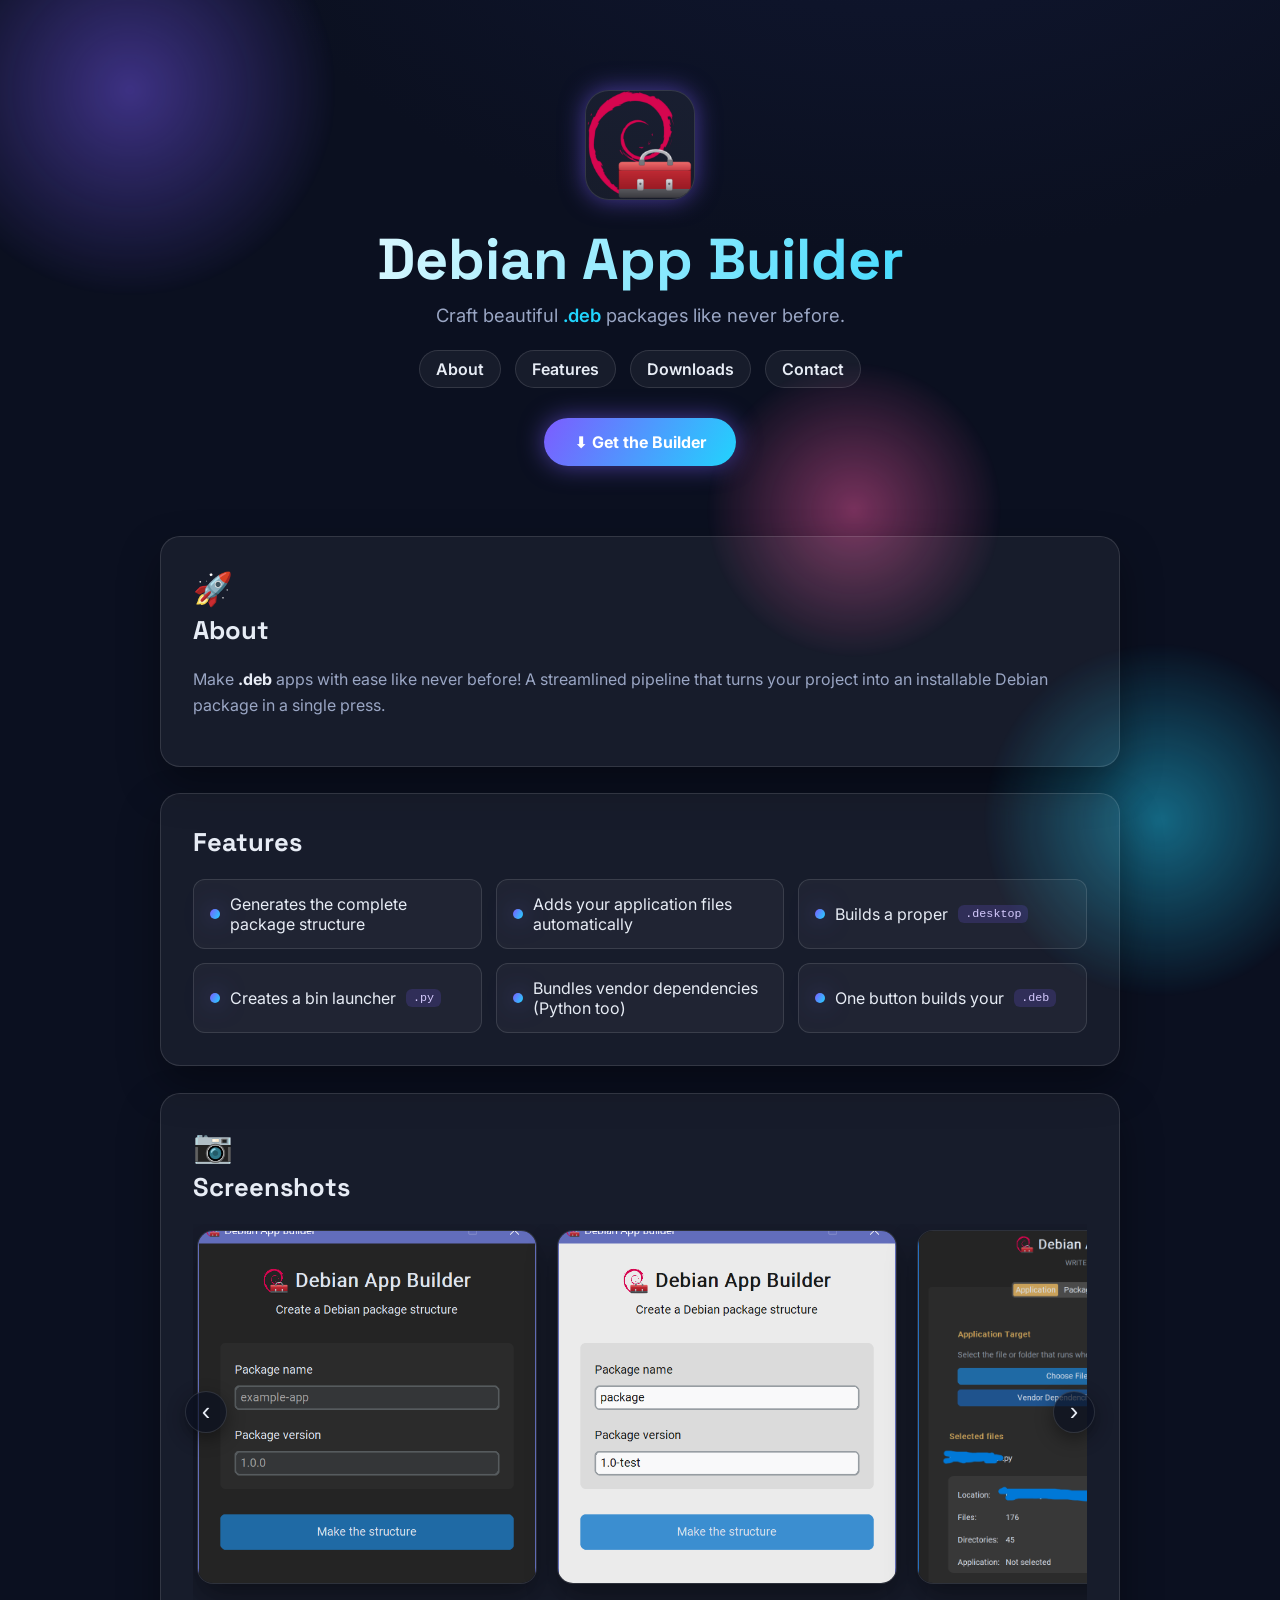
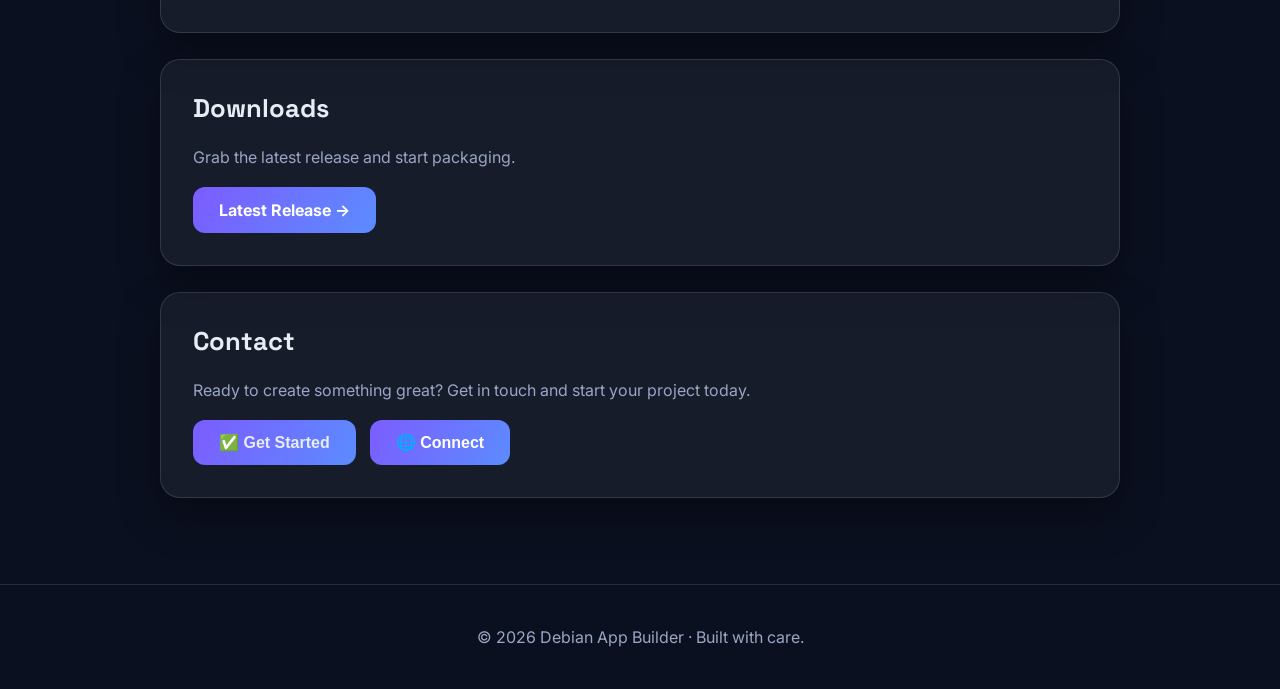
==== index.html @ 15882830 "update download link and add download confirmation page" ====
<!DOCTYPE html>
<html lang="en">
<head>
<meta charset="utf-8"/>
<meta content="width=device-width, initial-scale=1.0" name="viewport"/>
<title>Debian App Builder</title>
<link href="https://fonts.googleapis.com" rel="preconnect"/>
<link crossorigin="" href="https://fonts.gstatic.com" rel="preconnect"/>
<link href="https://fonts.googleapis.com/css2?family=Space+Grotesk:wght@400;600;700&amp;family=Inter:wght@400;500;600&amp;display=swap" rel="stylesheet"/>
<link href="styles.css" rel="stylesheet"/>
</head>
<body>
<div aria-hidden="true" class="bg-orbs">
<span class="orb orb-1"></span>
<span class="orb orb-2"></span>
<span class="orb orb-3"></span>
</div>
<header class="hero">
<div class="hero-inner">
<img alt="DebAppBuilderLogo" class="logo" src="DebAppBuilderLogo.png"/>
<h1>Debian App Builder</h1>
<p class="tagline">Craft beautiful <span class="accent">.deb</span> packages like never before.</p>
<nav>
<a href="#about">About</a>
<a href="#features">Features</a>
<a href="#downloads">Downloads</a>
<a href="#contact">Contact</a>
</nav>
<a class="cta" href="#downloads">⬇ Get the Builder</a>
</div>
</header>
<main>
<section class="card reveal" id="about">
<div class="card-icon">🚀</div>
<h2>About</h2>
<p>Make <strong>.deb</strong> apps with ease like never before! A streamlined pipeline that turns your project into an installable Debian package in a single press.</p>
</section>
<section class="card reveal" id="features">
<h2>Features</h2>
<ul class="feature-grid">
<li><span class="dot"></span>Generates the complete package structure</li>
<li><span class="dot"></span>Adds your application files automatically</li>
<li><span class="dot"></span>Builds a proper <code>.desktop</code></li>
<li><span class="dot"></span>Creates a bin launcher<code>.py</code></li>
<li><span class="dot"></span>Bundles vendor dependencies (Python too)</li>
<li><span class="dot"></span>One button builds your <code>.deb</code></li>
</ul>
</section>
<section class="card reveal" id="screenshots">
<div class="card-icon">📷 </div>
<h2>Screenshots</h2>
<div class="gallery">
<button aria-label="Previous screenshot" class="gallery-btn prev">‹</button>
<div aria-label="Screenshot gallery" class="screenshots" role="region">
<!-- Template: copy a <figure class="shot"> block to add more screenshots -->
<figure class="shot">
<img alt="Debian-App-Builder-screenshot1" src="./images/DebAppBuilder-screenshot1.png"/>
</figure>
<figure class="shot">
<img alt="Debian-App-Builder-screenshot2" src="./images/DebAppBuilder-screenshot2.png"/>
</figure>
<figure class="shot">
<img alt="Debian-App-Builder-screenshot3" height="360" src="./images/DebAppBuilder-screenshot3.png"/>
</figure>
<figure class="shot">
<img alt="Debian-App-Builder-screenshot4" src="./images/DebAppBuilder-screenshot4.png"/>
</figure>
<figure class="shot">
<img alt="Debian-App-Builder-screenshot5" src="./images/DebAppBuilder-screenshot5.png"/>
</figure>
</div>
<button aria-label="Next screenshot" class="gallery-btn next">›</button>
</div>
</section>
<section class="card reveal" id="downloads">
<h2>Downloads</h2>
<p>Grab the latest release and start packaging.</p>
<a class="btn primary" href="./download.html">Latest Release →</a>
</section>
<section class="card reveal" id="contact">
<h2>Contact</h2>
<p>Ready to create something great? Get in touch and start your project today.</p>
<div class="actions">
<button class="btn primary glow" id="get-started"><a href="https://forms.gle/stxDfYXyTWA26EL48" target="_blank">✅ Get Started</a></button>
<button class="btn glow" id="open-social" type="button">🌐 Connect</button>
</div>
</section>
</main>
<footer>
<p>© 2026 Debian App Builder · Built with care.</p>
</footer>
<div aria-hidden="true" aria-label="Image preview" class="lightbox" id="lightbox" role="dialog">
<img alt="" src=""/>
</div>
<div aria-hidden="true" aria-label="Social media links" class="social-popup" id="social-popup" role="dialog">
<div class="social-card">
<button aria-label="Close" class="social-close">×</button>
<h3>Connect with us</h3>
<div class="social-grid">
<a aria-label="GitHub" class="social-link" href="https://github.com/tuffgit21" rel="noopener" style="--c:#ffffff" target="_blank">
<svg aria-hidden="true" viewbox="0 0 24 24"><path d="M12 .297c-6.63 0-12 5.373-12 12 0 5.303 3.438 9.8 8.205 11.385.6.113.82-.258.82-.577 0-.285-.01-1.04-.015-2.04-3.338.724-4.042-1.61-4.042-1.61C4.422 18.07 3.633 17.7 3.633 17.7c-1.087-.744.084-.729.084-.729 1.205.084 1.838 1.236 1.838 1.236 1.07 1.835 2.809 1.305 3.495.998.108-.776.417-1.305.76-1.605-2.665-.3-5.466-1.332-5.466-5.93 0-1.31.465-2.38 1.235-3.22-.135-.303-.54-1.523.105-3.176 0 0 1.005-.322 3.3 1.23.96-.267 1.98-.399 3-.405 1.02.006 2.04.138 3 .405 2.28-1.552 3.285-1.23 3.285-1.23.645 1.653.24 2.873.12 3.176.765.84 1.23 1.91 1.23 3.22 0 4.61-2.805 5.625-5.475 5.92.42.36.81 1.096.81 2.22 0 1.606-.015 2.896-.015 3.286 0 .315.21.69.825.57C20.565 22.092 24 17.592 24 12.297c0-6.627-5.373-12-12-12" fill="currentColor"></path></svg>
</a>
<a aria-label="TikTok" class="social-link" href="https://www.tiktok.com/@i.love_coding" rel="noopener" style="--c:#ff0050" target="_blank">
<svg aria-hidden="true" viewbox="0 0 24 24"><path d="M12.525.02c1.31-.02 2.61-.01 3.91-.02.08 1.53.63 3.09 1.75 4.17 1.12 1.11 2.7 1.62 4.24 1.79v4.03c-1.44-.05-2.89-.35-4.2-.97-.57-.26-1.1-.59-1.62-.93-.01 2.92.01 5.84-.02 8.75-.08 1.4-.54 2.79-1.35 3.94-1.31 1.92-3.58 3.17-5.91 3.21-1.43.08-2.86-.31-4.08-1.03-2.02-1.19-3.44-3.37-3.65-5.71-.02-.5-.03-1-.01-1.49.18-1.9 1.12-3.72 2.58-4.96 1.66-1.44 3.98-2.13 6.15-1.72.02 1.48-.04 2.96-.04 4.44-.99-.32-2.15-.23-3.02.37-.63.41-1.11 1.04-1.36 1.75-.21.51-.15 1.07-.14 1.61.24 1.64 1.82 3.02 3.5 2.87 1.12-.01 2.19-.66 2.77-1.61.19-.33.4-.67.41-1.06.1-1.79.06-3.57.07-5.36.01-4.03-.01-8.05.02-12.07z" fill="currentColor"></path></svg>
</a>
<a aria-label="Instagram" class="social-link" href="https://www.instagram.com/prvtt_yousef_2/" rel="noopener" style="--c:#e1306c" target="_blank">
<svg aria-hidden="true" viewbox="0 0 24 24"><path d="M12 2.163c3.204 0 3.584.012 4.85.07 3.252.148 4.771 1.691 4.919 4.919.058 1.265.069 1.645.069 4.849 0 3.205-.012 3.584-.069 4.849-.149 3.225-1.664 4.771-4.919 4.919-1.266.058-1.644.07-4.85.07-3.204 0-3.584-.012-4.849-.07-3.26-.149-4.771-1.699-4.919-4.92-.058-1.265-.07-1.644-.07-4.849 0-3.204.013-3.583.07-4.849.149-3.227 1.664-4.771 4.919-4.919 1.266-.057 1.645-.069 4.849-.069zM12 0C8.741 0 8.333.014 7.053.072 2.695.272.273 2.69.073 7.052.014 8.333 0 8.741 0 12c0 3.259.014 3.668.072 4.948.2 4.358 2.618 6.78 6.98 6.98C8.333 23.986 8.741 24 12 24c3.259 0 3.668-.014 4.948-.072 4.354-.2 6.782-2.618 6.979-6.98.059-1.28.073-1.689.073-4.948 0-3.259-.014-3.667-.072-4.947-.196-4.354-2.617-6.78-6.979-6.98C15.668.014 15.259 0 12 0zm0 5.838a6.162 6.162 0 100 12.324 6.162 6.162 0 000-12.324zM12 16a4 4 0 110-8 4 4 0 010 8zm6.406-11.845a1.44 1.44 0 100 2.881 1.44 1.44 0 000-2.881z" fill="currentColor"></path></svg>
</a>
<a aria-label="Discord" class="social-link" href="https://discord.com/invite/nNTrCmrS6y" rel="noopener" style="--c:#5865f2" target="_blank">
<svg aria-hidden="true" viewbox="0 0 24 24"><path d="M20.317 4.369a19.791 19.791 0 00-4.885-1.515.074.074 0 00-.079.037c-.21.375-.444.864-.608 1.249a18.27 18.27 0 00-5.487 0 12.64 12.64 0 00-.617-1.25.077.077 0 00-.079-.036A19.736 19.736 0 003.677 4.37a.07.07 0 00-.032.027C.533 9.046-.32 13.58.099 18.057a.082.082 0 00.031.057 19.9 19.9 0 005.993 3.03.078.078 0 00.084-.028c.462-.63.874-1.295 1.226-1.994a.076.076 0 00-.041-.106 13.107 13.107 0 01-1.872-.892.077.077 0 01-.008-.128c.126-.094.252-.192.372-.291a.074.074 0 01.077-.01c3.928 1.793 8.18 1.793 12.062 0a.074.074 0 01.078.009c.12.099.246.198.373.292a.077.077 0 01-.006.127 12.3 12.3 0 01-1.873.892.077.077 0 00-.041.107c.36.698.772 1.362 1.225 1.993a.076.076 0 00.084.028 19.84 19.84 0 006.002-3.03.077.077 0 00.032-.056c.5-5.177-.838-9.674-3.549-13.66a.061.061 0 00-.031-.027zM8.02 15.331c-1.183 0-2.157-1.085-2.157-2.419 0-1.333.956-2.419 2.157-2.419 1.21 0 2.176 1.096 2.157 2.42 0 1.333-.956 2.418-2.157 2.418zm7.975 0c-1.183 0-2.157-1.085-2.157-2.419 0-1.333.955-2.419 2.157-2.419 1.21 0 2.176 1.096 2.157 2.42 0 1.333-.946 2.418-2.157 2.418z" fill="currentColor"></path></svg>
</a>
<a aria-label="Telegram" class="social-link" href="https://t.me/tuffgit21" rel="noopener" style="--c:#26a5e4" target="_blank">
<svg aria-hidden="true" viewbox="0 0 24 24"><path d="M11.944 0A12 12 0 000 12a12 12 0 0012 12 12 12 0 0012-12A12 12 0 0012 0a12 12 0 00-.056 0zm4.962 7.224c.1-.002.321.023.465.14a.506.506 0 01.171.325c.016.093.036.306.02.472-.18 1.898-.962 6.502-1.36 8.627-.168.9-.499 1.201-.82 1.23-.696.065-1.225-.46-1.9-.902-1.056-.693-1.653-1.124-2.678-1.8-1.185-.78-.417-1.21.258-1.91.177-.184 3.247-2.977 3.307-3.23.007-.032.014-.15-.056-.212s-.174-.041-.249-.024c-.106.024-1.793 1.14-5.061 3.345-.48.334-.913.49-1.302.48-.428-.008-1.252-.241-1.865-.44-.752-.245-1.349-.374-1.297-.789.027-.216.325-.437.893-.663 3.498-1.524 5.83-2.529 6.998-3.014 3.332-1.386 4.025-1.627 4.476-1.635z" fill="currentColor"></path></svg>
</a>
</div>
</div>
</div>
<script>
        const obs = new IntersectionObserver((entries) => {
            entries.forEach(e => { if (e.isIntersecting) e.target.classList.add('in'); });
        }, { threshold: 0.15 });
        document.querySelectorAll('.reveal').forEach(el => obs.observe(el));

        // Screenshot gallery scroll controls (reusable template)
        document.querySelectorAll('.gallery').forEach(g => {
            const track = g.querySelector('.screenshots');
            const step = () => track.querySelector('.shot')?.offsetWidth + 20 || 300;
            g.querySelector('.gallery-btn.prev')?.addEventListener('click', () => track.scrollBy({ left: -step(), behavior: 'smooth' }));
            g.querySelector('.gallery-btn.next')?.addEventListener('click', () => track.scrollBy({ left: step(), behavior: 'smooth' }));
        });

        // Lightbox preview
        const lb = document.getElementById('lightbox');
        const lbImg = lb.querySelector('img');
        document.querySelectorAll('.shot img').forEach(img => {
            img.style.cursor = 'zoom-in';
            img.addEventListener('click', () => {
                lbImg.src = img.src;
                lbImg.alt = img.alt;
                lb.classList.add('open');
                lb.setAttribute('aria-hidden', 'false');
            });
        });
        const closeLb = () => { lb.classList.remove('open'); lb.setAttribute('aria-hidden', 'true'); };
        lb.addEventListener('click', closeLb);
        document.addEventListener('keydown', e => { if (e.key === 'Escape') closeLb(); });

        // Social media popup
        const sp = document.getElementById('social-popup');
        const openSp = () => { sp.classList.add('open'); sp.setAttribute('aria-hidden', 'false'); };
        const closeSp = () => { sp.classList.remove('open'); sp.setAttribute('aria-hidden', 'true'); };
        document.getElementById('open-social')?.addEventListener('click', openSp);
        sp.querySelector('.social-close')?.addEventListener('click', closeSp);
        sp.addEventListener('click', e => { if (e.target === sp) closeSp(); });
        document.addEventListener('keydown', e => { if (e.key === 'Escape') closeSp(); });

        // Screenshot gallery scroll controls (reusable template)
        document.querySelectorAll('.gallery').forEach(g => {
            const track = g.querySelector('.screenshots');
            const step = () => track.querySelector('.shot')?.offsetWidth + 20 || 300;
            g.querySelector('.gallery-btn.prev')?.addEventListener('click', () => track.scrollBy({ left: -step(), behavior: 'smooth' }));
            g.querySelector('.gallery-btn.next')?.addEventListener('click', () => track.scrollBy({ left: step(), behavior: 'smooth' }));
        });
    </script>
</body>
</html>
---- styles.css ----
:root {
    --bg: #0b1020;
    --bg-2: #111834;
    --card: rgba(255, 255, 255, 0.05);
    --border: rgba(255, 255, 255, 0.12);
    --text: #e7ecf5;
    --muted: #9aa6c4;
    --accent: #7c5cff;
    --accent-2: #21d4fd;
    --glow: 0 0 24px rgba(124, 92, 255, 0.55);
}

* { box-sizing: border-box; }

body {
    margin: 0;
    font-family: 'Inter', system-ui, sans-serif;
    background: radial-gradient(1200px 800px at 70% -10%, var(--bg-2), var(--bg) 60%);
    color: var(--text);
    min-height: 100vh;
    overflow-x: hidden;
}

.bg-orbs { position: fixed; inset: 0; z-index: 0; pointer-events: none; }
.orb {
    position: absolute;
    border-radius: 50%;
    opacity: 0.45;
    will-change: transform;
    transform: translateZ(0);
    animation: float 16s ease-in-out infinite;
}
.orb-1 { width: 420px; height: 420px; background: radial-gradient(circle at 50% 50%, var(--accent) 0%, transparent 70%); top: -120px; left: -80px; }
.orb-2 { width: 360px; height: 360px; background: radial-gradient(circle at 50% 50%, var(--accent-2) 0%, transparent 70%); bottom: -100px; right: -60px; animation-delay: -5s; }
.orb-3 { width: 300px; height: 300px; background: radial-gradient(circle at 50% 50%, #ff5ca8 0%, transparent 70%); top: 40%; left: 55%; animation-delay: -9s; }

@keyframes float {
    0%, 100% { transform: translate(0, 0) scale(1); }
    50% { transform: translate(30px, -40px) scale(1.08); }
}

.hero {
    position: relative;
    z-index: 1;
    text-align: center;
    padding: 90px 20px 70px;
}
.hero-inner { max-width: 800px; margin: 0 auto; }
.logo {
    width: 110px;
    height: 110px;
    object-fit: cover;
    border-radius: 24px;
    border: 1px solid var(--border);
    box-shadow: var(--glow);
    background: var(--card);
    image-rendering: -webkit-optimize-contrast;
    animation: pop 0.8s ease both;
}
h1 {
    font-family: 'Space Grotesk', sans-serif;
    font-size: clamp(2.2rem, 6vw, 3.6rem);
    margin: 18px 0 8px;
    background: linear-gradient(120deg, #fff, var(--accent-2));
    -webkit-background-clip: text;
    background-clip: text;
    color: transparent;
}
.tagline { color: var(--muted); font-size: 1.15rem; margin: 0 0 24px; }
.accent { color: var(--accent-2); font-weight: 600; }

nav {
    display: flex;
    flex-wrap: wrap;
    justify-content: center;
    gap: 14px;
    margin: 20px 0 30px;
}
nav a {
    color: var(--text);
    text-decoration: none;
    font-weight: 600;
    padding: 8px 16px;
    border-radius: 999px;
    border: 1px solid var(--border);
    background: var(--card);
    transition: transform 0.2s, border-color 0.2s, box-shadow 0.2s;
}
nav a:hover {
    transform: translateY(-2px);
    border-color: var(--accent);
    box-shadow: var(--glow);
}

.cta {
    display: inline-block;
    padding: 14px 30px;
    border-radius: 999px;
    font-weight: 700;
    color: #fff;
    text-decoration: none;
    background: linear-gradient(120deg, var(--accent), var(--accent-2));
    box-shadow: var(--glow);
    transition: transform 0.2s, box-shadow 0.2s;
}
.cta:hover { transform: translateY(-3px) scale(1.03); }

main {
    position: relative;
    z-index: 1;
    max-width: 1000px;
    margin: 0 auto;
    padding: 0 20px 60px;
}

.card {
    background: var(--card);
    border: 1px solid var(--border);
    border-radius: 20px;
    box-shadow: 0 18px 40px rgba(0, 0, 0, 0.35);
    padding: 32px;
    margin-bottom: 26px;
    opacity: 0;
    transform: translateY(28px);
    will-change: transform, opacity;
    transition: opacity 0.7s ease, transform 0.7s ease;
}
.card.in { opacity: 1; transform: translateY(0); }
.card h2 {
    font-family: 'Space Grotesk', sans-serif;
    margin-top: 0;
    font-size: 1.6rem;
}
.card-icon { font-size: 2rem; margin-bottom: 6px; }
.card p { color: var(--muted); line-height: 1.6; }
.card strong { color: var(--text); }

.feature-grid {
    list-style: none;
    padding: 0;
    display: grid;
    grid-template-columns: repeat(auto-fit, minmax(260px, 1fr));
    gap: 14px;
    margin: 18px 0 0;
}
.feature-grid li {
    display: flex;
    align-items: center;
    gap: 10px;
    padding: 14px 16px;
    border-radius: 12px;
    background: rgba(255, 255, 255, 0.04);
    border: 1px solid var(--border);
    transition: transform 0.2s, border-color 0.2s;
}
.feature-grid li:hover { transform: translateY(-3px); border-color: var(--accent); }
.dot {
    width: 10px; height: 10px; border-radius: 50%;
    background: linear-gradient(120deg, var(--accent), var(--accent-2));
    flex-shrink: 0;
    box-shadow: var(--glow);
}
.feature-grid code, .card code {
    background: rgba(124, 92, 255, 0.18);
    padding: 2px 7px;
    border-radius: 6px;
    font-size: 0.9em;
    color: #d7ccff;
}

.gallery {
    position: relative;
    margin-top: 18px;
}
.screenshots {
    display: flex;
    gap: 20px;
    padding: 6px 4px 16px;
    overflow-x: auto;
    scroll-snap-type: x proximity;
    -webkit-overflow-scrolling: touch;
    scrollbar-width: thin;
    scrollbar-color: var(--accent) transparent;
}
.screenshots::-webkit-scrollbar { height: 8px; }
.screenshots::-webkit-scrollbar-track { background: transparent; }
.screenshots::-webkit-scrollbar-thumb {
    background: linear-gradient(120deg, var(--accent), var(--accent-2));
    border-radius: 999px;
}
.gallery-btn {
    position: absolute;
    top: 50%;
    transform: translateY(-50%);
    z-index: 2;
    width: 42px;
    height: 42px;
    border-radius: 50%;
    border: 1px solid var(--border);
    background: rgba(11, 16, 32, 0.7);
    color: var(--text);
    font-size: 1.6rem;
    line-height: 1;
    cursor: pointer;
    box-shadow: 0 6px 18px rgba(0, 0, 0, 0.4);
    transition: transform 0.2s, border-color 0.2s, box-shadow 0.2s;
}
.gallery-btn:hover {
    border-color: var(--accent);
    box-shadow: var(--glow);
    transform: translateY(-50%) scale(1.08);
}
.gallery-btn.prev { left: -8px; }
.gallery-btn.next { right: -8px; }

.lightbox {
    position: fixed;
    inset: 0;
    z-index: 50;
    display: flex;
    align-items: center;
    justify-content: center;
    padding: 24px;
    background: rgba(6, 9, 20, 0.85);
    backdrop-filter: blur(none);
    -webkit-backdrop-filter: blur(none);
    opacity: 0;
    visibility: hidden;
    transition: opacity 0.3s ease, visibility 0.3s ease;
    cursor: zoom-out;
}
.lightbox.open { opacity: 1; visibility: visible; }
.lightbox img {
    max-width: 92vw;
    max-height: 88vh;
    width: auto;
    height: auto;
    border-radius: 16px;
    border: 1px solid var(--border);
    box-shadow: 0 30px 80px rgba(0, 0, 0, 0.6), var(--glow);
    transform: scale(0.92);
    transition: transform 0.3s ease;
}
.lightbox.open img { transform: scale(1); }

.social-popup {
    position: fixed;
    inset: 0;
    z-index: 50;
    display: flex;
    align-items: center;
    justify-content: center;
    padding: 24px;
    background: rgba(6, 9, 20, 0.85);
    backdrop-filter: blur(none);
    -webkit-backdrop-filter: blur(none);
    opacity: 0;
    visibility: hidden;
    transition: opacity 0.3s ease, visibility 0.3s ease;
}
.social-popup.open { opacity: 1; visibility: visible; }
.social-card {
    position: relative;
    background: var(--card);
    border: 1px solid var(--border);
    border-radius: 20px;
    box-shadow: 0 30px 80px rgba(0, 0, 0, 0.6), var(--glow);
    padding: 32px 28px;
    text-align: center;
    transform: scale(0.92);
    transition: transform 0.3s ease;
}
.social-popup.open .social-card { transform: scale(1); }
.social-card h3 {
    font-family: 'Space Grotesk', sans-serif;
    margin: 0 0 20px;
    font-size: 1.4rem;
}
.social-close {
    position: absolute;
    top: 12px;
    right: 14px;
    width: 34px;
    height: 34px;
    border-radius: 50%;
    border: 1px solid var(--border);
    background: transparent;
    color: var(--text);
    font-size: 1.4rem;
    line-height: 1;
    cursor: pointer;
    transition: border-color 0.2s, box-shadow 0.2s;
}
.social-close:hover { border-color: var(--accent); box-shadow: var(--glow); }
.social-grid {
    display: flex;
    flex-wrap: wrap;
    justify-content: center;
    gap: 16px;
}
.social-link {
    display: grid;
    place-items: center;
    width: 58px;
    height: 58px;
    border-radius: 16px;
    color: var(--c, #fff);
    background: rgba(255, 255, 255, 0.06);
    border: 1px solid var(--border);
    transition: transform 0.2s, border-color 0.2s, box-shadow 0.2s, background 0.2s;
}
.social-link svg { width: 26px; height: 26px; }
.social-link:hover {
    transform: translateY(-4px);
    border-color: var(--c, var(--accent));
    background: color-mix(in srgb, var(--c, #fff) 14%, transparent);
    box-shadow: 0 0 22px color-mix(in srgb, var(--c, #fff) 45%, transparent);
}
.shot {
    flex: 0 0 auto;
    width: clamp(240px, 70%, 340px);
    margin: 0;
    overflow: hidden;
    border-radius: 16px;
    border: 1px solid var(--border);
    background: rgba(0, 0, 0, 0.25);
    box-shadow: 0 14px 30px rgba(0, 0, 0, 0.4);
    scroll-snap-align: center;
    transition: transform 0.3s ease, box-shadow 0.3s ease, border-color 0.3s ease;
}
.shot img {
    display: block;
    width: 100%;
    height: auto;
    aspect-ratio: 24 / 25;
    object-fit: cover;
    transition: transform 0.4s ease, filter 0.4s ease;
}
.shot:hover {
    transform: translateY(-4px);
    border-color: var(--accent);
    box-shadow: var(--glow);
}
.shot:hover img {
    transform: scale(1.05);
    filter: saturate(1.1) brightness(1.05);
}

.btn {
    display: inline-block;
    text-decoration: none;
    font-weight: 700;
    padding: 13px 26px;
    border-radius: 12px;
    cursor: pointer;
    border: none;
    font-size: 1rem;
    color: #fff;
    background: linear-gradient(120deg, var(--accent), #5b8cff);
    transition: transform 0.2s, box-shadow 0.2s;
}
.btn:hover { transform: translateY(-2px); }
.btn.primary:hover { box-shadow: var(--glow); }
.btn.glow { animation: pulse 2.4s ease-in-out infinite; }

.actions { display: flex; flex-wrap: wrap; gap: 14px; margin-top: 8px; }

@keyframes pulse {
    0%, 100% { transform: scale(1); }
    50% { transform: scale(1.04); }
}
@keyframes pop {
    0% { transform: scale(0.6); opacity: 0; }
    100% { transform: scale(1); opacity: 1; }
}

footer {
    position: relative;
    z-index: 1;
    text-align: center;
    padding: 26px;
    color: var(--muted);
    border-top: 1px solid var(--border);
}

@media (prefers-reduced-motion: reduce) {
    .orb, .btn.glow, .logo { animation: none; }
    .card { transition: none; }
    .screenshots { scroll-behavior: auto; }
}
html {
    scroll-behavior: smooth;
}
a {
    text-decoration: none;
    color:var(--text)
}
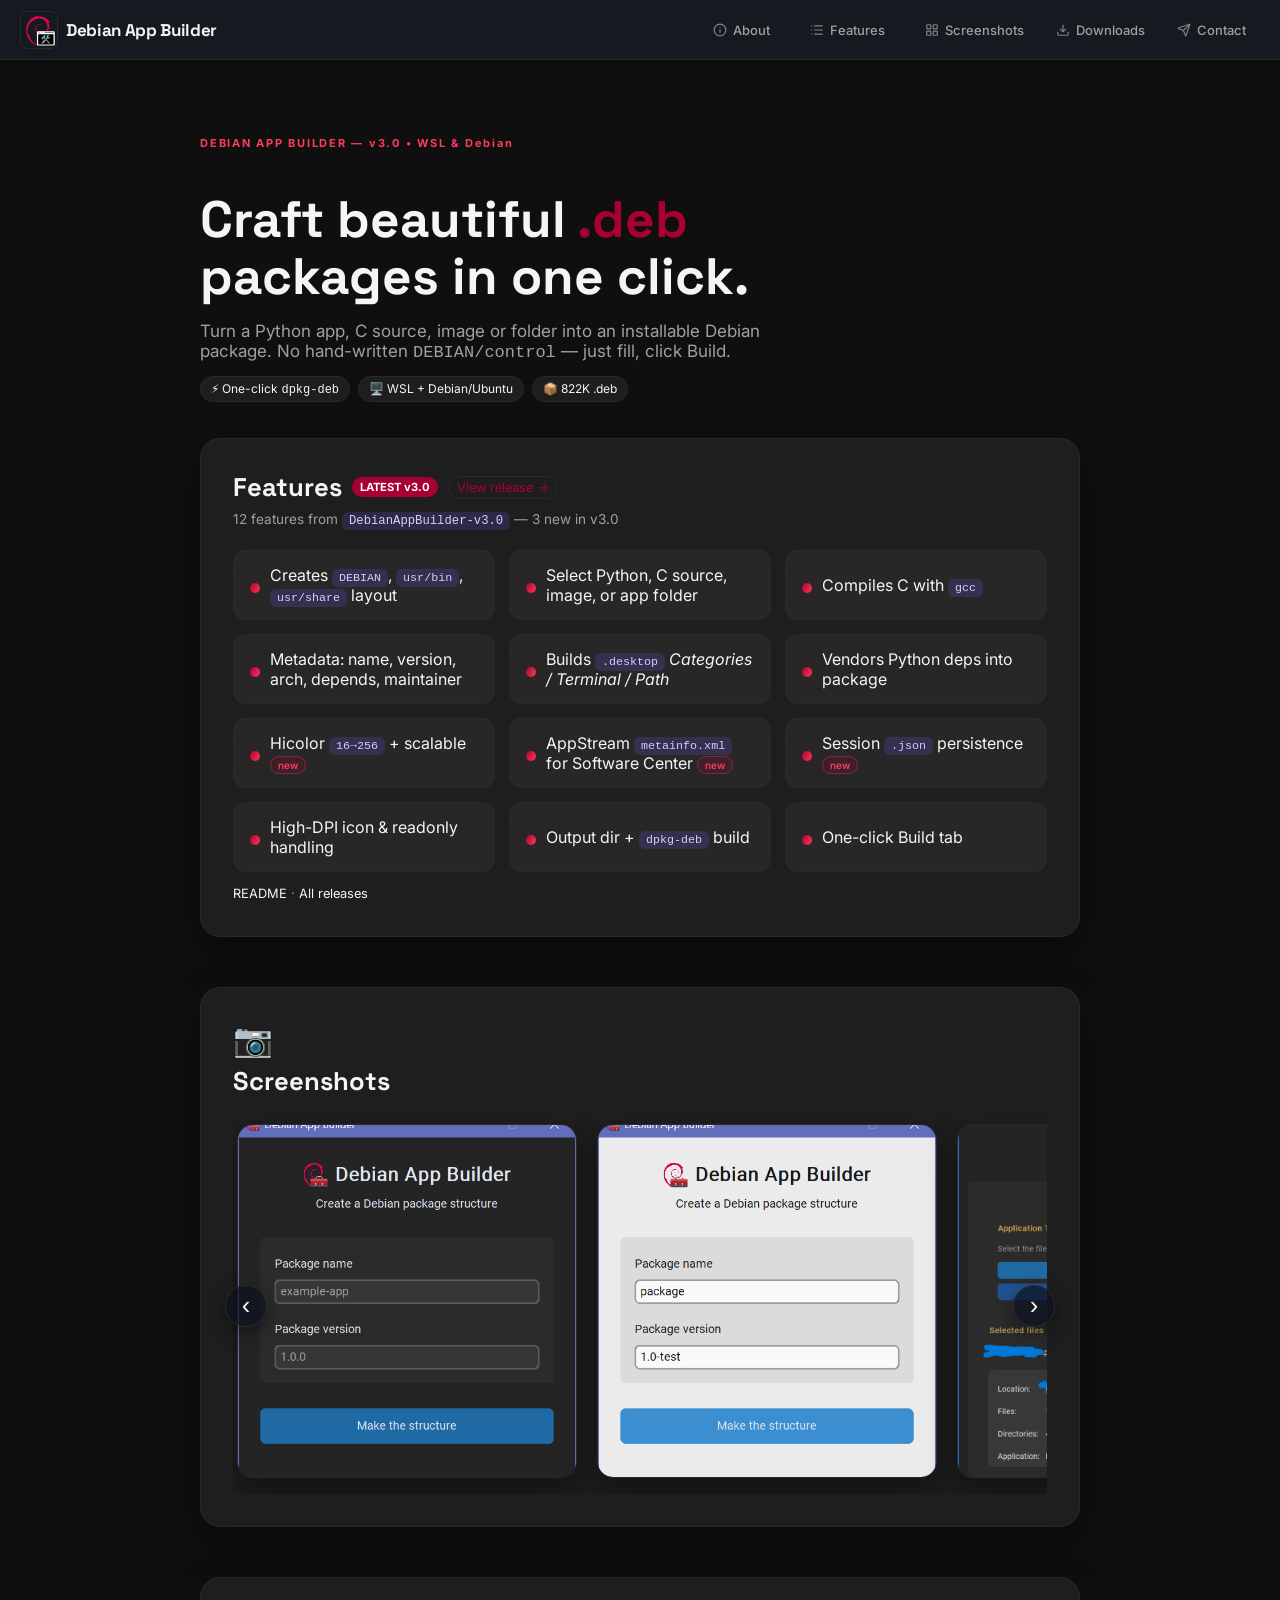
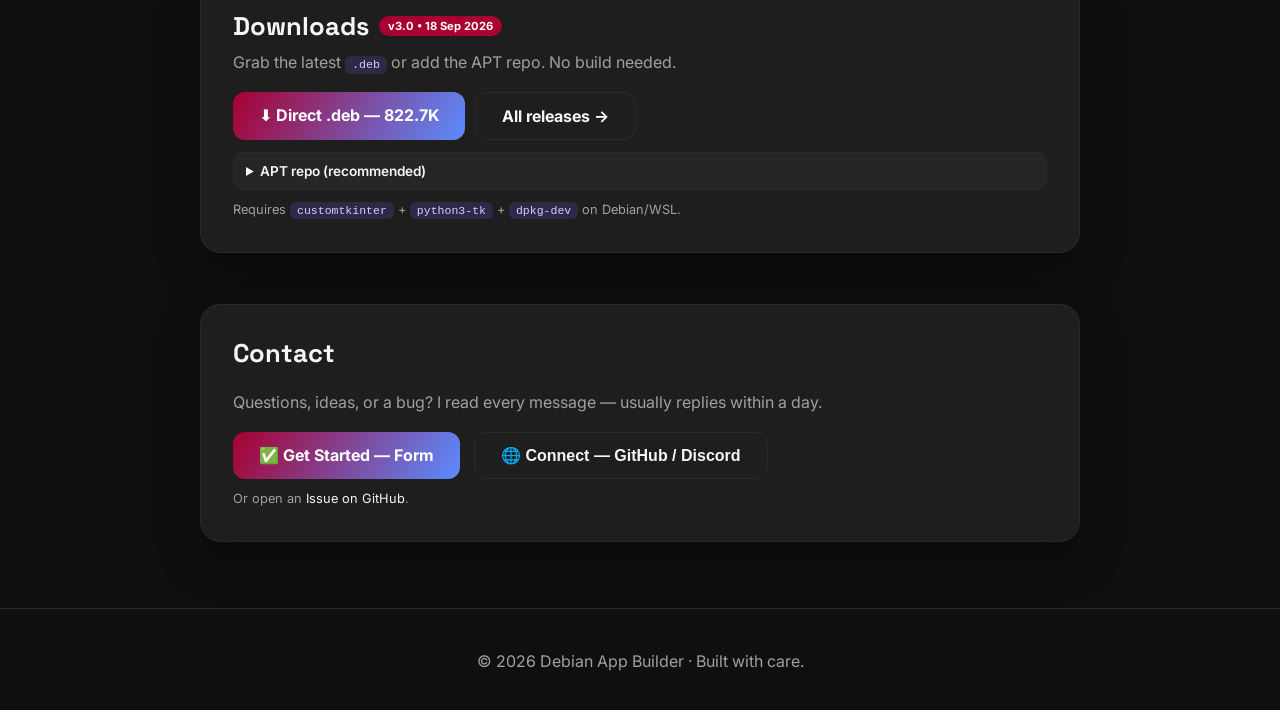
==== commit a6f63f12: "updated site" ====
--- a/index.html
+++ b/index.html
@@ -4,47 +4,65 @@
 <meta charset="utf-8"/>
 <meta content="width=device-width, initial-scale=1.0" name="viewport"/>
 <title>Debian App Builder</title>
+<link rel="icon" type="image/svg+xml" href="favicon.svg" />
 <link href="https://fonts.googleapis.com" rel="preconnect"/>
 <link crossorigin="" href="https://fonts.gstatic.com" rel="preconnect"/>
 <link href="https://fonts.googleapis.com/css2?family=Space+Grotesk:wght@400;600;700&amp;family=Inter:wght@400;500;600&amp;display=swap" rel="stylesheet"/>
 <link href="styles.css" rel="stylesheet"/>
 </head>
 <body>
+<header class="hdiv">
+<a class="hp" href="#top"><img src="./DebAppBuilderLogo.svg" alt="Debian App Builder" style="width:38px; height:38px; vertical-align:middle; border-radius:7px; margin-right:8px; border:1px solid var(--border)">Debian App Builder</a>
+<button class="menu-toggle" type="button" aria-expanded="false" aria-controls="main-navigation">
+<span class="menu-icon" aria-hidden="true"><span></span><span></span><span></span></span>
+<span class="sr-only">Toggle navigation</span>
+</button>
+<nav class="hnav" id="main-navigation">
+<a class="hbutton" href="#about"><svg xmlns="http://www.w3.org/2000/svg" width="24" height="24" viewBox="0 0 24 24" fill="none" stroke="currentColor" stroke-width="2" stroke-linecap="round" stroke-linejoin="round" class="lucide lucide-info preview-icon"><circle cx="12" cy="12" r="10"/><path d="M12 16v-4"/><path d="M12 8h.01"/></svg>About</a>
+<a class="hbutton" href="#features"><svg xmlns="http://www.w3.org/2000/svg" width="24" height="24" viewBox="0 0 24 24" fill="none" stroke="currentColor" stroke-width="2" stroke-linecap="round" stroke-linejoin="round" class="lucide lucide-list preview-icon"><path d="M3 5h.01"/><path d="M3 12h.01"/><path d="M3 19h.01"/><path d="M8 5h13"/><path d="M8 12h13"/><path d="M8 19h13"/></svg>Features</a>
+<a class="hbutton" href="#screenshots"><svg xmlns="http://www.w3.org/2000/svg" width="16" height="16" viewBox="0 0 24 24" fill="none" stroke="currentColor" stroke-width="2"><rect x="3" y="3" width="7" height="7" rx="1"/><rect x="14" y="3" width="7" height="7" rx="1"/><rect x="3" y="14" width="7" height="7" rx="1"/><rect x="14" y="14" width="7" height="7" rx="1"/></svg>Screenshots</a>
+<a class="hbutton" href="#downloads"><svg xmlns="http://www.w3.org/2000/svg" width="16" height="16" viewBox="0 0 24 24" fill="none" stroke="currentColor" stroke-width="2"><path d="M12 15V3"/><path d="M21 15v4a2 2 0 0 1-2 2H5a2 2 0 0 1-2-2v-4"/><path d="m7 10 5 5 5-5"/></svg>Downloads</a>
+<a class="hbutton" href="#contact"><svg xmlns="http://www.w3.org/2000/svg" width="16" height="16" viewBox="0 0 24 24" fill="none" stroke="currentColor" stroke-width="2"><path d="M14.536 21.686a.5.5 0 0 0 .937-.024l6.5-19a.496.496 0 0 0-.635-.635l-19 6.5a.5.5 0 0 0-.024.937l7.93 3.18a2 2 0 0 1 1.112 1.11z"/><path d="m21.854 2.147-10.94 10.939"/></svg>Contact</a>
+</nav>
+</header>
 <div aria-hidden="true" class="bg-orbs">
 <span class="orb orb-1"></span>
 <span class="orb orb-2"></span>
 <span class="orb orb-3"></span>
 </div>
-<header class="hero">
-<div class="hero-inner">
-<img alt="DebAppBuilderLogo" class="logo" src="DebAppBuilderLogo.png"/>
-<h1>Debian App Builder</h1>
-<p class="tagline">Craft beautiful <span class="accent">.deb</span> packages like never before.</p>
-<nav>
-<a href="#about">About</a>
-<a href="#features">Features</a>
-<a href="#downloads">Downloads</a>
-<a href="#contact">Contact</a>
-</nav>
-<a class="cta" href="#downloads">⬇ Get the Builder</a>
-</div>
-</header>
-<main>
-<section class="card reveal" id="about">
-<div class="card-icon">🚀</div>
-<h2>About</h2>
-<p>Make <strong>.deb</strong> apps with ease like never before! A streamlined pipeline that turns your project into an installable Debian package in a single press.</p>
+<main class="main-content" id="top">
+<section class="intro" id="about" aria-labelledby="about-title">
+<p class="eyebrow">DEBIAN APP BUILDER — v3.0 • WSL & Debian</p>
+<h1 id="about-title">Craft beautiful <span style="color:var(--accent)">.deb</span> packages in one click.</h1>
+<p class="intro-text">Turn a Python app, C source, image or folder into an installable Debian package. No hand-written <code>DEBIAN/control</code> — just fill, click Build.</p>
+<div style="display:flex; flex-wrap:wrap; gap:8px; margin-top:14px">
+<span style="font-size:.75rem; border:1px solid var(--border); padding:4px 10px; border-radius:999px; background:var(--card)">⚡ One-click <code>dpkg-deb</code></span>
+<span style="font-size:.75rem; border:1px solid var(--border); padding:4px 10px; border-radius:999px; background:var(--card)">🖥️ WSL + Debian/Ubuntu</span>
+<span style="font-size:.75rem; border:1px solid var(--border); padding:4px 10px; border-radius:999px; background:var(--card)">📦 822K .deb</span>
+</div>
 </section>
 <section class="card reveal" id="features">
-<h2>Features</h2>
+<div style="display:flex; align-items:center; gap:10px; flex-wrap:wrap">
+<h2 style="margin:0">Features</h2>
+<span class="badge v3">LATEST v3.0</span>
+<a href="https://github.com/tuffgit21/Debian-App-Builder/releases/tag/DebianAppBuilder-v3.0" target="_blank" rel="noopener" style="font-size:.8rem; color:var(--accent); text-decoration:none; border:1px solid var(--border); padding:3px 8px; border-radius:999px; background:var(--card)">View release →</a>
+</div>
+<p class="muted" style="font-size:.85rem; margin:6px 0 0">12 features from <code>DebianAppBuilder-v3.0</code> — 3 new in v3.0</p>
 <ul class="feature-grid">
-<li><span class="dot"></span>Generates the complete package structure</li>
-<li><span class="dot"></span>Adds your application files automatically</li>
-<li><span class="dot"></span>Builds a proper <code>.desktop</code></li>
-<li><span class="dot"></span>Creates a bin launcher<code>.py</code></li>
-<li><span class="dot"></span>Bundles vendor dependencies (Python too)</li>
-<li><span class="dot"></span>One button builds your <code>.deb</code></li>
+<li><span class="dot"></span><span>Creates <code>DEBIAN</code>, <code>usr/bin</code>, <code>usr/share</code> layout</span></li>
+<li><span class="dot"></span><span>Select Python, C source, image, or app folder</span></li>
+<li><span class="dot"></span><span>Compiles C with <code>gcc</code></span></li>
+<li><span class="dot"></span><span>Metadata: name, version, arch, depends, maintainer</span></li>
+<li><span class="dot"></span><span>Builds <code>.desktop</code> <em>Categories / Terminal / Path</em></span></li>
+<li><span class="dot"></span><span>Vendors Python deps into package</span></li>
+<li><span class="dot"></span><span>Hicolor <code>16→256</code> + scalable <span class="badge new">new</span></span></li>
+<li><span class="dot"></span><span>AppStream <code>metainfo.xml</code> for Software Center <span class="badge new">new</span></span></li>
+<li><span class="dot"></span><span>Session <code>.json</code> persistence <span class="badge new">new</span></span></li>
+<li><span class="dot"></span><span>High-DPI icon &amp; readonly handling</span></li>
+<li><span class="dot"></span><span>Output dir + <code>dpkg-deb</code> build</span></li>
+<li><span class="dot"></span><span>One-click Build tab</span></li>
 </ul>
+<p style="margin:12px 0 0; font-size:.8rem; color:var(--muted)"><a href="https://github.com/tuffgit21/Debian-App-Builder/blob/main/README.md#features" target="_blank" rel="noopener">README</a> · <a href="https://github.com/tuffgit21/Debian-App-Builder/releases" target="_blank" rel="noopener">All releases</a></p>
 </section>
 <section class="card reveal" id="screenshots">
 <div class="card-icon">📷 </div>
@@ -73,17 +91,27 @@
 </div>
 </section>
 <section class="card reveal" id="downloads">
-<h2>Downloads</h2>
-<p>Grab the latest release and start packaging.</p>
-<a class="btn primary" href="./download.html">Latest Release →</a>
+<div style="display:flex; align-items:center; gap:10px; flex-wrap:wrap"><h2 style="margin:0">Downloads</h2><span class="badge" style="background:var(--accent); color:#fff; padding:3px 9px; border-radius:999px; font-size:.7em">v3.0 • 18 Sep 2026</span></div>
+<p style="margin-top:8px">Grab the latest <code>.deb</code> or add the APT repo. No build needed.</p>
+<div style="display:flex; flex-wrap:wrap; gap:10px; margin-top:12px">
+<a class="btn primary" href="https://tuffgit21.github.io/tuffgit21-APT-repo/pool/main/d/debappbuilder/debian-app-builder_3.0_amd64.deb" download>⬇ Direct .deb — 822.7K</a>
+<a class="btn" href="./download.html" style="background:var(--card); color:var(--text); border:1px solid var(--border)">All releases →</a>
+</div>
+<details style="margin-top:12px; border:1px solid var(--border); border-radius:10px; padding:10px 12px; background:rgba(255,255,255,.03); max-width:100%; overflow:hidden; box-sizing:border-box">
+<summary style="cursor:pointer; font-size:.85rem; font-weight:600">APT repo (recommended)</summary>
+<pre style="margin:8px 0 0; background:#0f0f0f; border:1px solid var(--border); border-radius:8px; padding:10px; font-size:.70rem; line-height:1.5; overflow-x:auto; overflow-y:hidden; max-width:100%; box-sizing:border-box; white-space:pre-wrap; word-break:break-all; overflow-wrap:anywhere"><code style="white-space:pre-wrap; word-break:break-all; overflow-wrap:anywhere">echo "deb [trusted=yes] https://tuffgit21.github.io/tuffgit21-APT-repo stable main" | sudo tee /etc/apt/sources.list.d/tuffgit21.list
+sudo apt update && sudo apt install debian-app-builder</code></pre>
+</details>
+<p style="margin:10px 0 0; font-size:.8rem; color:var(--muted)">Requires <code>customtkinter</code> + <code>python3-tk</code> + <code>dpkg-dev</code> on Debian/WSL.</p>
 </section>
 <section class="card reveal" id="contact">
 <h2>Contact</h2>
-<p>Ready to create something great? Get in touch and start your project today.</p>
+<p>Questions, ideas, or a bug? I read every message — usually replies within a day.</p>
 <div class="actions">
-<button class="btn primary glow" id="get-started"><a href="https://forms.gle/stxDfYXyTWA26EL48" target="_blank">✅ Get Started</a></button>
-<button class="btn glow" id="open-social" type="button">🌐 Connect</button>
-</div>
+<a class="btn primary" href="https://forms.gle/stxDfYXyTWA26EL48" target="_blank" style="text-decoration:none; color:#fff">✅ Get Started — Form</a>
+<button class="btn" id="open-social" type="button" style="background:var(--card); color:var(--text); border:1px solid var(--border)">🌐 Connect — GitHub / Discord</button>
+</div>
+<p style="margin:10px 0 0; font-size:.8rem; color:var(--muted)">Or open an <a href="https://github.com/tuffgit21/Debian-App-Builder/issues" target="_blank" rel="noopener">Issue on GitHub</a>.</p>
 </section>
 </main>
 <footer>
@@ -154,13 +182,19 @@
         sp.addEventListener('click', e => { if (e.target === sp) closeSp(); });
         document.addEventListener('keydown', e => { if (e.key === 'Escape') closeSp(); });
 
-        // Screenshot gallery scroll controls (reusable template)
-        document.querySelectorAll('.gallery').forEach(g => {
-            const track = g.querySelector('.screenshots');
-            const step = () => track.querySelector('.shot')?.offsetWidth + 20 || 300;
-            g.querySelector('.gallery-btn.prev')?.addEventListener('click', () => track.scrollBy({ left: -step(), behavior: 'smooth' }));
-            g.querySelector('.gallery-btn.next')?.addEventListener('click', () => track.scrollBy({ left: step(), behavior: 'smooth' }));
-        });
+        // PyShell-like hdiv toggle (small header with icon)
+        const toggle = document.querySelector('.menu-toggle');
+        const nav = document.getElementById('main-navigation');
+        if(toggle && nav){
+            toggle.addEventListener('click', ()=>{
+                const open = nav.classList.toggle('is-open');
+                toggle.setAttribute('aria-expanded', open);
+            });
+            nav.querySelectorAll('a').forEach(a=>a.addEventListener('click',()=>{
+                setTimeout(()=>{ nav.classList.remove('is-open'); toggle.setAttribute('aria-expanded','false'); }, 120);
+            }));
+            document.addEventListener('keydown', e=>{ if(e.key==='Escape' && nav.classList.contains('is-open')){ nav.classList.remove('is-open'); toggle.setAttribute('aria-expanded','false'); }});
+        }
     </script>
 </body>
 </html>
--- a/styles.css
+++ b/styles.css
@@ -1,109 +1,96 @@
 :root {
-    --bg: #0b1020;
-    --bg-2: #111834;
-    --card: rgba(255, 255, 255, 0.05);
-    --border: rgba(255, 255, 255, 0.12);
-    --text: #e7ecf5;
-    --muted: #9aa6c4;
-    --accent: #7c5cff;
-    --accent-2: #21d4fd;
-    --glow: 0 0 24px rgba(124, 92, 255, 0.55);
+    --bg: #0f0f0f; /* PyShell dark, red accent */
+    --bg-2: #1a1a1a;
+    --card: #1e1e1e;
+    --surface-hover:#252525;
+    --border: #2a2a2a;
+    --text: #f5f5f5;
+    --muted: #a0a0a0;
+    --accent: #A80030; /* Debian red, not PyShell green */
+    --accent-2: #ff3b5c;
+    --accent-soft: rgba(168,0,48,.18);
+    --glow: 0 0 20px rgba(168,0,48,.35);
+    --primary: #A80030;
+    --primary-dark:#8a0028;
+    --neon:#ff3b5c;
+    --neon-glow:#ff6b7a;
 }
 
 * { box-sizing: border-box; }
-
 body {
     margin: 0;
     font-family: 'Inter', system-ui, sans-serif;
-    background: radial-gradient(1200px 800px at 70% -10%, var(--bg-2), var(--bg) 60%);
+    background: var(--bg);
     color: var(--text);
     min-height: 100vh;
     overflow-x: hidden;
 }
 
-.bg-orbs { position: fixed; inset: 0; z-index: 0; pointer-events: none; }
-.orb {
-    position: absolute;
-    border-radius: 50%;
-    opacity: 0.45;
-    will-change: transform;
-    transform: translateZ(0);
-    animation: float 16s ease-in-out infinite;
-}
-.orb-1 { width: 420px; height: 420px; background: radial-gradient(circle at 50% 50%, var(--accent) 0%, transparent 70%); top: -120px; left: -80px; }
-.orb-2 { width: 360px; height: 360px; background: radial-gradient(circle at 50% 50%, var(--accent-2) 0%, transparent 70%); bottom: -100px; right: -60px; animation-delay: -5s; }
-.orb-3 { width: 300px; height: 300px; background: radial-gradient(circle at 50% 50%, #ff5ca8 0%, transparent 70%); top: 40%; left: 55%; animation-delay: -9s; }
-
-@keyframes float {
-    0%, 100% { transform: translate(0, 0) scale(1); }
-    50% { transform: translate(30px, -40px) scale(1.08); }
-}
-
-.hero {
-    position: relative;
-    z-index: 1;
-    text-align: center;
-    padding: 90px 20px 70px;
-}
-.hero-inner { max-width: 800px; margin: 0 auto; }
-.logo {
-    width: 110px;
-    height: 110px;
-    object-fit: cover;
-    border-radius: 24px;
-    border: 1px solid var(--border);
-    box-shadow: var(--glow);
-    background: var(--card);
-    image-rendering: -webkit-optimize-contrast;
-    animation: pop 0.8s ease both;
-}
-h1 {
-    font-family: 'Space Grotesk', sans-serif;
-    font-size: clamp(2.2rem, 6vw, 3.6rem);
-    margin: 18px 0 8px;
-    background: linear-gradient(120deg, #fff, var(--accent-2));
-    -webkit-background-clip: text;
-    background-clip: text;
-    color: transparent;
-}
-.tagline { color: var(--muted); font-size: 1.15rem; margin: 0 0 24px; }
-.accent { color: var(--accent-2); font-weight: 600; }
-
-nav {
-    display: flex;
-    flex-wrap: wrap;
-    justify-content: center;
-    gap: 14px;
-    margin: 20px 0 30px;
-}
-nav a {
-    color: var(--text);
-    text-decoration: none;
-    font-weight: 600;
-    padding: 8px 16px;
-    border-radius: 999px;
-    border: 1px solid var(--border);
-    background: var(--card);
-    transition: transform 0.2s, border-color 0.2s, box-shadow 0.2s;
-}
-nav a:hover {
-    transform: translateY(-2px);
-    border-color: var(--accent);
-    box-shadow: var(--glow);
-}
-
-.cta {
-    display: inline-block;
-    padding: 14px 30px;
-    border-radius: 999px;
-    font-weight: 700;
-    color: #fff;
-    text-decoration: none;
+.bg-orbs{display:none} /* PyShell has no orbs */
+
+.hdiv{
+    display:flex; align-items:center; justify-content:space-between;
+    background: rgba(22,27,34,.92);
+    backdrop-filter: blur(10px); -webkit-backdrop-filter: blur(10px);
+    border-bottom:1px solid var(--border);
+    width:100%; min-height:60px; padding:10px 20px;
+    position:sticky; top:0; z-index:100; gap:16px;
+    box-shadow:0 2px 12px rgba(0,0,0,.35);
+}
+.hp{
+    margin:0; font-family:'Space Grotesk',sans-serif; font-size:17px; font-weight:700;
+    color:var(--text); letter-spacing:-.02em; white-space:nowrap;
+    display:inline-flex; align-items:center; text-decoration:none;
+}
+.hp:hover{color:var(--accent)}
+.hnav{display:flex; align-items:center; gap:6px; flex-wrap:wrap}
+.hbutton{
+    display:inline-flex; align-items:center; gap:6px;
+    border:1px solid transparent; background:transparent; border-radius:20px;
+    height:32px; padding:0 11px; color:var(--muted);
+    font-size:13px; font-weight:500; cursor:pointer; white-space:nowrap; text-decoration:none;
+    transition: background .2s, border-color .2s, color .2s;
+}
+.hbutton svg{flex:0 0 14px; opacity:.8}
+.hbutton:hover{background:rgba(255,255,255,.06); border-color:var(--border); color:var(--text)}
+.menu-toggle{
+    display:none; align-items:center; justify-content:center;
+    width:38px; height:38px; border:1px solid var(--border); border-radius:10px;
+    background:var(--card); cursor:pointer;
+}
+.menu-icon{display:block; position:relative; width:16px; height:12px}
+.menu-icon span{position:absolute; left:0; width:100%; height:2px; background:var(--text); border-radius:2px; transition: transform .3s, opacity .2s}
+.menu-icon span:nth-child(1){top:0} .menu-icon span:nth-child(2){top:5px} .menu-icon span:nth-child(3){top:10px}
+.menu-toggle[aria-expanded="true"] .menu-icon span:nth-child(1){transform:translateY(5px) rotate(45deg)}
+.menu-toggle[aria-expanded="true"] .menu-icon span:nth-child(2){opacity:0}
+.menu-toggle[aria-expanded="true"] .menu-icon span:nth-child(3){transform:translateY(-5px) rotate(-45deg)}
+.sr-only{position:absolute; width:1px; height:1px; padding:0; margin:-1px; overflow:hidden; clip:rect(0,0,0,0); white-space:nowrap; border:0}
+.hero-mini{
+    position:relative; z-index:1; text-align:center;
+    padding:28px 20px 22px; border-bottom:1px solid var(--border);
+    background: linear-gradient(180deg, rgba(168,0,48,.08), transparent 70%);
+}
+.hero-mini-inner{max-width:800px; margin:0 auto}
+.hero-mini h1{
+    font-family:'Space Grotesk',sans-serif;
+    font-size:clamp(1.7rem, 4vw, 2.4rem); margin:0 0 6px; color:var(--text);
+}
+.hero-mini .tagline{color:var(--muted); font-size:1rem; margin:0 0 12px}
+.hero-mini .tagline .accent{color:var(--accent-2)}
+.hero-mini .cta{
+    display:inline-block; padding:10px 22px; border-radius:999px;
+    font-weight:700; color:#fff; text-decoration:none;
     background: linear-gradient(120deg, var(--accent), var(--accent-2));
-    box-shadow: var(--glow);
-    transition: transform 0.2s, box-shadow 0.2s;
-}
-.cta:hover { transform: translateY(-3px) scale(1.03); }
+    box-shadow: var(--glow); transition: transform .2s;
+}
+.hero-mini .cta:hover{transform:translateY(-2px)}
+@media (max-width:700px){
+    .hdiv{flex-wrap:wrap; padding:10px 14px}
+    .menu-toggle{display:inline-flex}
+    .hnav{display:none; flex-direction:column; align-items:stretch; width:100%; gap:8px; padding:12px; margin-top:8px; background:var(--card); border:1px solid var(--border); border-radius:12px; box-shadow:0 8px 24px rgba(0,0,0,.25)}
+    .hnav.is-open{display:flex}
+    .hnav .hbutton{width:100%; justify-content:flex-start; height:38px}
+}
 
 main {
     position: relative;
@@ -112,6 +99,28 @@
     margin: 0 auto;
     padding: 0 20px 60px;
 }
+.main-content{
+    flex:1; display:flex; flex-direction:column; align-items:stretch;
+    justify-content:flex-start; padding:40px 20px; width:100%; gap:24px;
+    max-width:1000px; margin:0 auto; box-sizing:border-box;
+}
+.intro, .screenshots-section, .social-section, .updates-section, .contact-section{
+    width:100%; max-width:880px; align-self:center; box-sizing:border-box;
+}
+.main-content .card{
+    width:100%; max-width:880px; align-self:center; box-sizing:border-box;
+}
+.intro{padding:36px 0 12px}
+.eyebrow{margin:0 0 10px; color:var(--accent-2); font-size:11px; font-weight:700; letter-spacing:.16em}
+.intro h1{max-width:700px; margin-bottom:16px; font-size:clamp(2rem,5vw,3.2rem); line-height:1.1; font-family:'Space Grotesk',sans-serif}
+.intro-text{max-width:560px; margin:0; color:var(--muted); font-size:17px}
+.section-heading{margin-bottom:18px}
+.section-heading h2,.contact-section h2{font-family:'Space Grotesk',sans-serif; font-size:1.6rem; text-align:left}
+.social-grid{display:grid; grid-template-columns:repeat(2,1fr); gap:14px}
+.social-card{display:flex; align-items:center; gap:14px; min-height:92px; padding:18px; background:var(--card); border:1px solid var(--border); border-radius:16px}
+.social-card:hover{background:rgba(255,255,255,.04); border-color:var(--accent); transform:translateY(-3px)}
+.contact-section{margin-top:20px; padding:28px; background:var(--card); border:1px solid var(--border); border-radius:16px}
+.contact-section .eyebrow{color:var(--accent-2)}
 
 .card {
     background: var(--card);
@@ -159,7 +168,11 @@
     background: linear-gradient(120deg, var(--accent), var(--accent-2));
     flex-shrink: 0;
     box-shadow: var(--glow);
-}
+    margin-top:6px;
+}
+.badge{font-size:.62em; background:var(--accent); color:#fff; padding:2px 7px; border-radius:999px; font-weight:700; white-space:nowrap}
+.badge.new{background:var(--accent-soft); color:var(--accent-2); border:1px solid rgba(255,59,92,.35); font-weight:600}
+.badge.v3{font-size:.7em; padding:3px 8px}
 .feature-grid code, .card code {
     background: rgba(124, 92, 255, 0.18);
     padding: 2px 7px;
@@ -251,9 +264,7 @@
     align-items: center;
     justify-content: center;
     padding: 24px;
-    background: rgba(6, 9, 20, 0.85);
-    backdrop-filter: blur(none);
-    -webkit-backdrop-filter: blur(none);
+    background: #0f0f0f; /* solid dark gray, not semi-transparent */
     opacity: 0;
     visibility: hidden;
     transition: opacity 0.3s ease, visibility 0.3s ease;
@@ -275,6 +286,7 @@
     font-family: 'Space Grotesk', sans-serif;
     margin: 0 0 20px;
     font-size: 1.4rem;
+    display:block; text-align:center; width:100%;
 }
 .social-close {
     position: absolute;
@@ -305,7 +317,7 @@
     height: 58px;
     border-radius: 16px;
     color: var(--c, #fff);
-    background: rgba(255, 255, 255, 0.06);
+    background: var(--card); /* solid #1e1e1e, not semi-transparent */
     border: 1px solid var(--border);
     transition: transform 0.2s, border-color 0.2s, box-shadow 0.2s, background 0.2s;
 }
@@ -313,8 +325,8 @@
 .social-link:hover {
     transform: translateY(-4px);
     border-color: var(--c, var(--accent));
-    background: color-mix(in srgb, var(--c, #fff) 14%, transparent);
-    box-shadow: 0 0 22px color-mix(in srgb, var(--c, #fff) 45%, transparent);
+    background: var(--card); /* stay solid dark gray */
+    box-shadow: none;
 }
 .shot {
     flex: 0 0 auto;
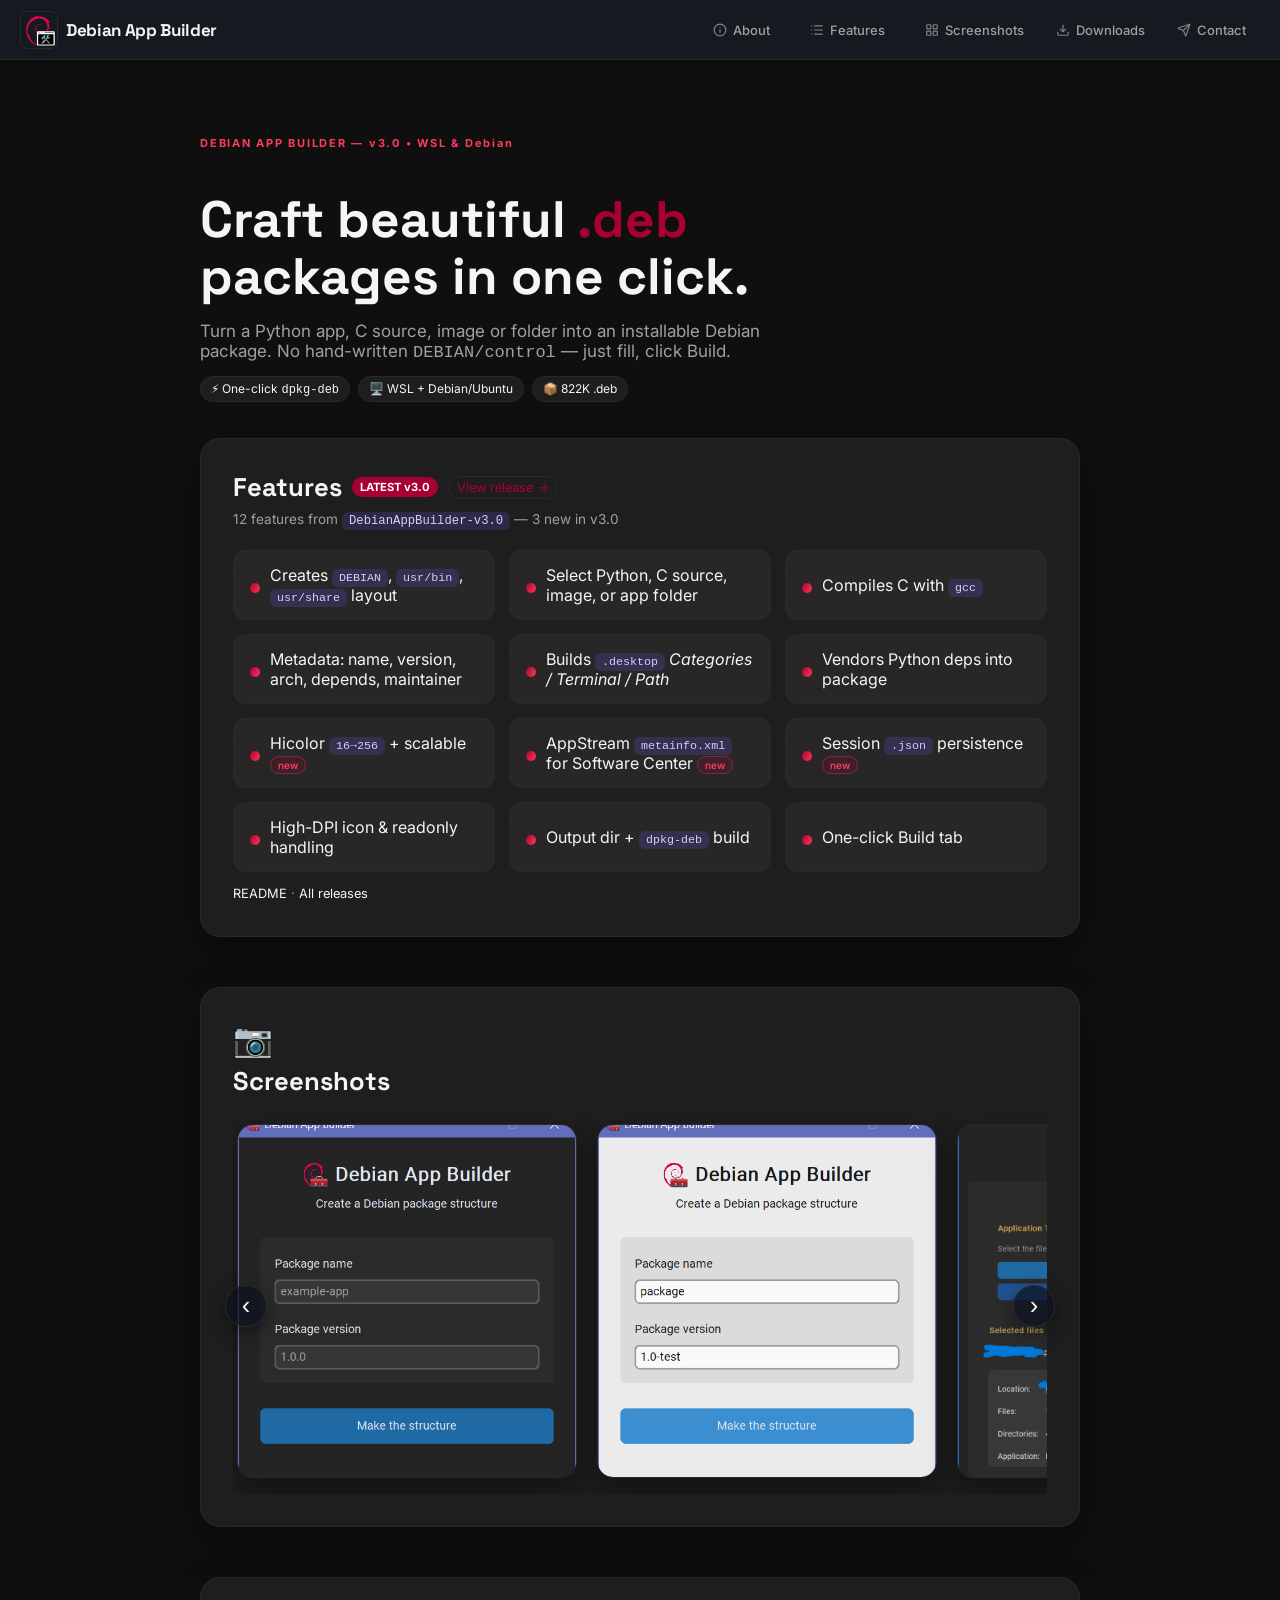
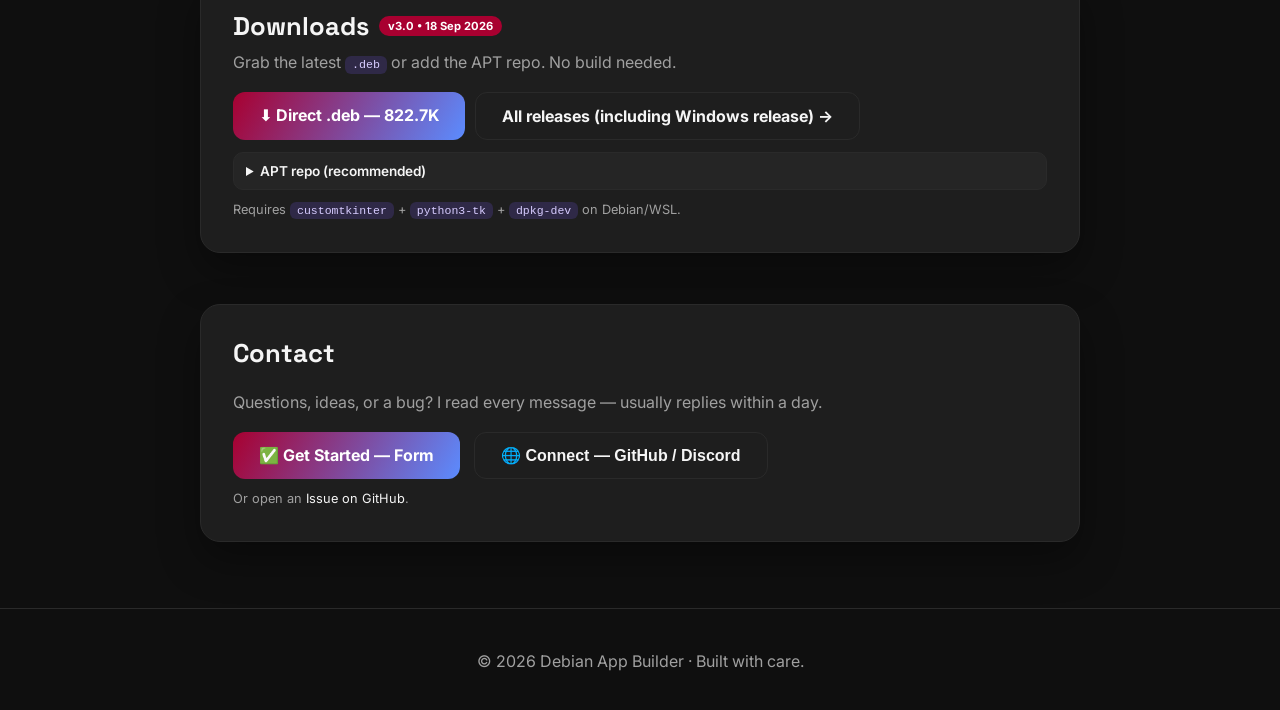
==== commit 917c08f2: "fixes" ====
--- a/index.html
+++ b/index.html
@@ -94,8 +94,8 @@
 <div style="display:flex; align-items:center; gap:10px; flex-wrap:wrap"><h2 style="margin:0">Downloads</h2><span class="badge" style="background:var(--accent); color:#fff; padding:3px 9px; border-radius:999px; font-size:.7em">v3.0 • 18 Sep 2026</span></div>
 <p style="margin-top:8px">Grab the latest <code>.deb</code> or add the APT repo. No build needed.</p>
 <div style="display:flex; flex-wrap:wrap; gap:10px; margin-top:12px">
-<a class="btn primary" href="https://tuffgit21.github.io/tuffgit21-APT-repo/pool/main/d/debappbuilder/debian-app-builder_3.0_amd64.deb" download>⬇ Direct .deb — 822.7K</a>
-<a class="btn" href="./download.html" style="background:var(--card); color:var(--text); border:1px solid var(--border)">All releases →</a>
+<a class="btn primary" href="./download.html">⬇ Direct .deb — 822.7K</a>
+<a class="btn" href="https://github.com/tuffgit21/Debian-App-Builder/releases/" style="background:var(--card); color:var(--text); border:1px solid var(--border)">All releases (including Windows release) →</a>
 </div>
 <details style="margin-top:12px; border:1px solid var(--border); border-radius:10px; padding:10px 12px; background:rgba(255,255,255,.03); max-width:100%; overflow:hidden; box-sizing:border-box">
 <summary style="cursor:pointer; font-size:.85rem; font-weight:600">APT repo (recommended)</summary>
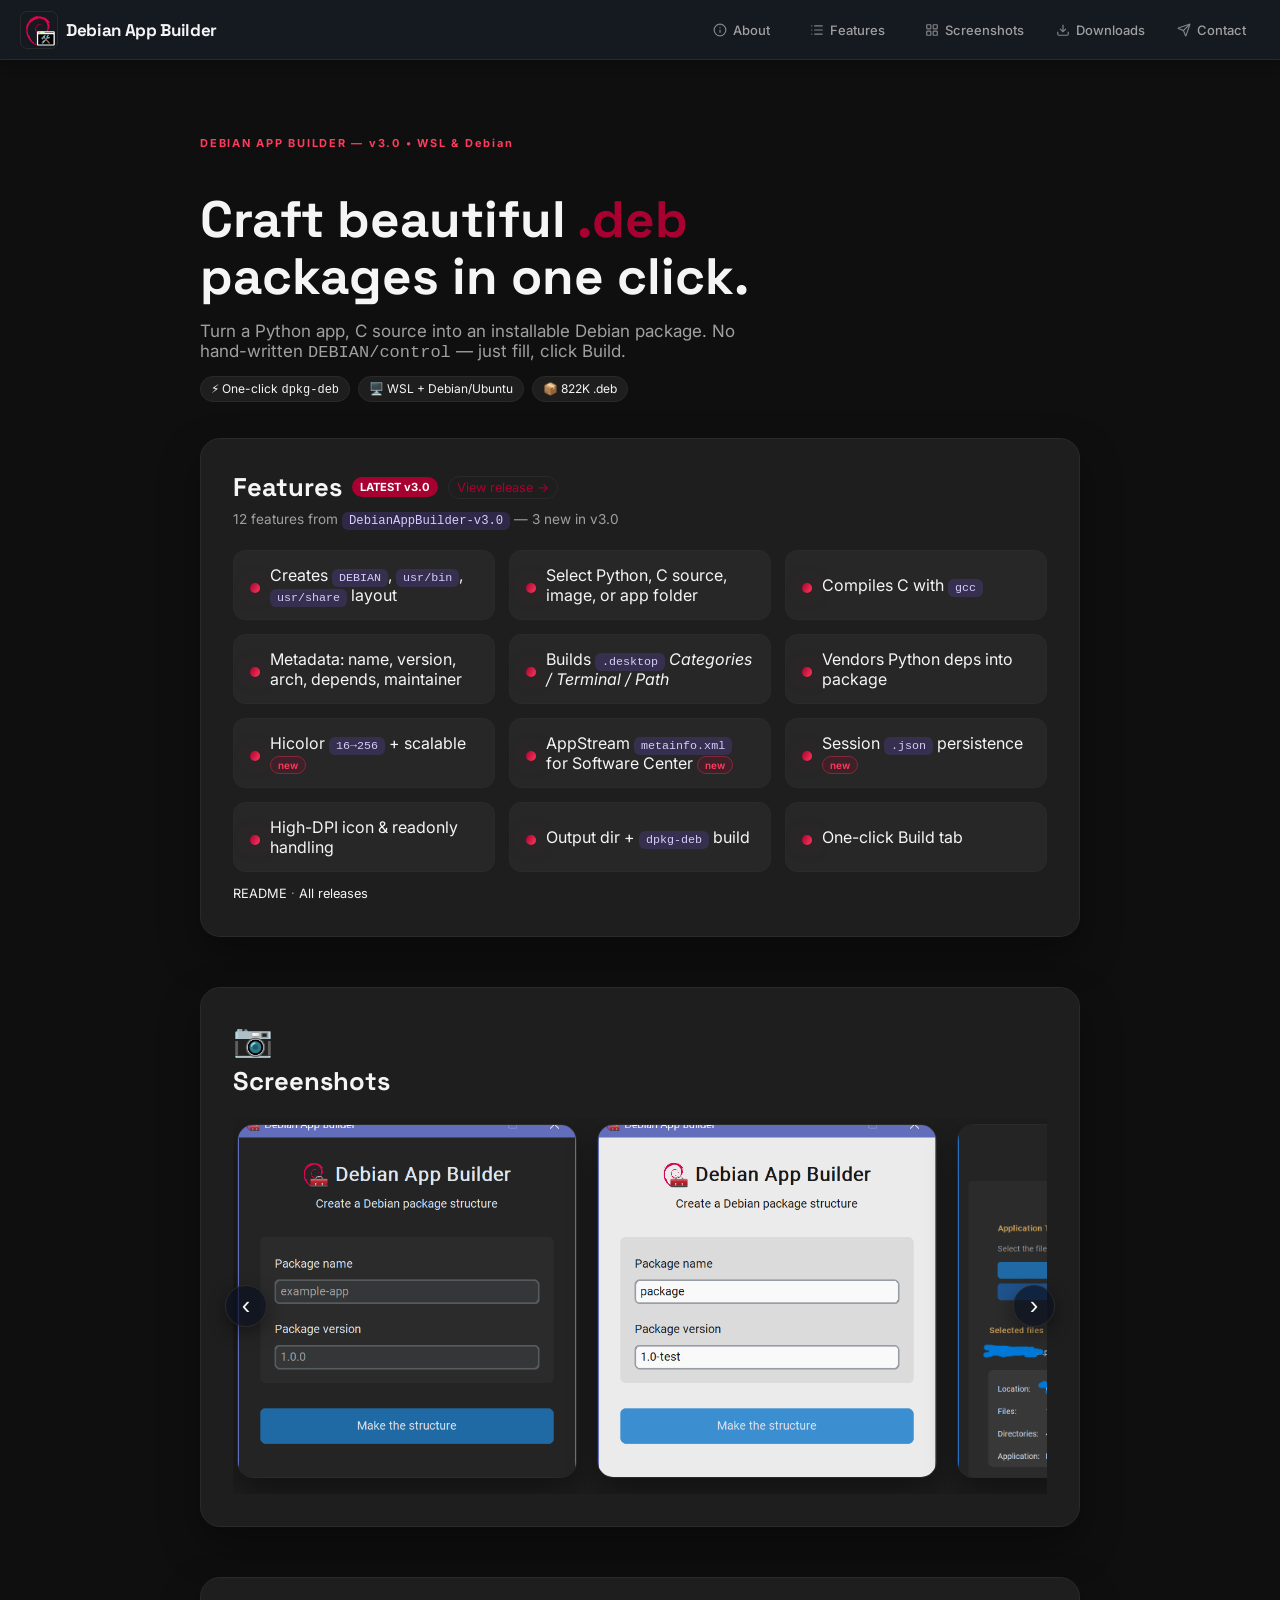
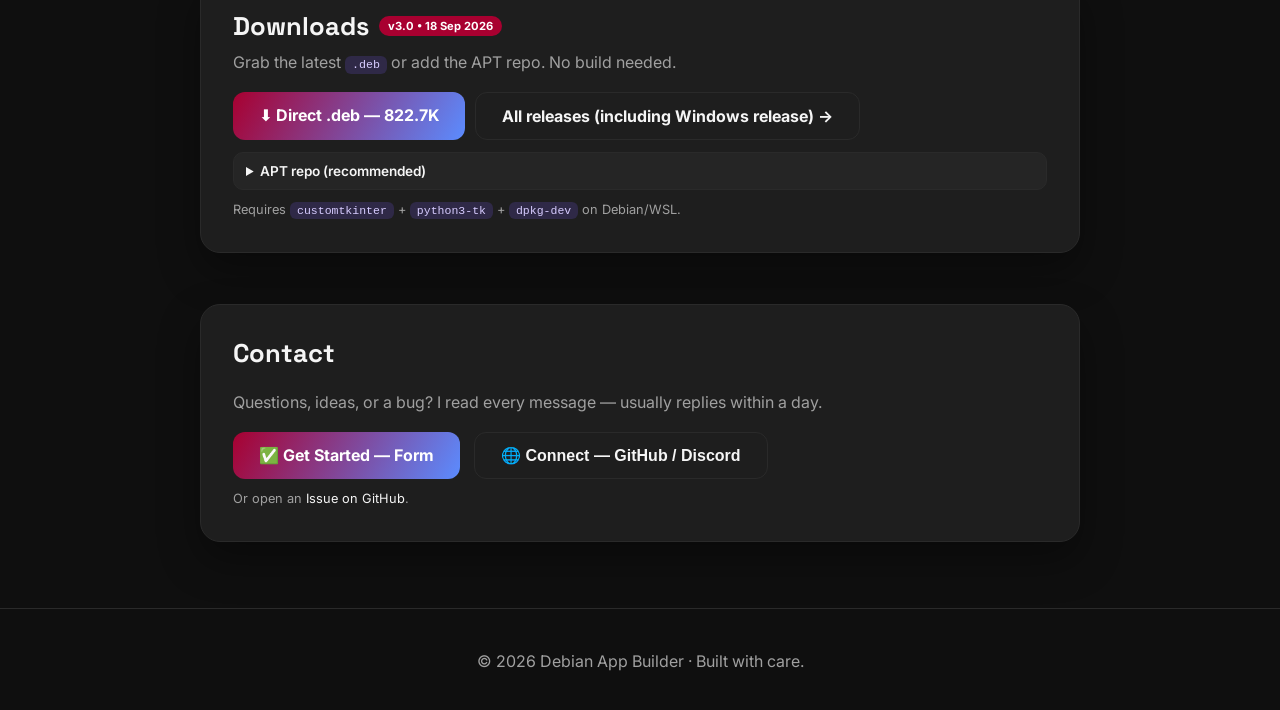
==== commit 97841a5e: "fixes" ====
--- a/index.html
+++ b/index.html
@@ -34,7 +34,7 @@
 <section class="intro" id="about" aria-labelledby="about-title">
 <p class="eyebrow">DEBIAN APP BUILDER — v3.0 • WSL & Debian</p>
 <h1 id="about-title">Craft beautiful <span style="color:var(--accent)">.deb</span> packages in one click.</h1>
-<p class="intro-text">Turn a Python app, C source, image or folder into an installable Debian package. No hand-written <code>DEBIAN/control</code> — just fill, click Build.</p>
+<p class="intro-text">Turn a Python app, C source into an installable Debian package. No hand-written <code>DEBIAN/control</code> — just fill, click Build.</p>
 <div style="display:flex; flex-wrap:wrap; gap:8px; margin-top:14px">
 <span style="font-size:.75rem; border:1px solid var(--border); padding:4px 10px; border-radius:999px; background:var(--card)">⚡ One-click <code>dpkg-deb</code></span>
 <span style="font-size:.75rem; border:1px solid var(--border); padding:4px 10px; border-radius:999px; background:var(--card)">🖥️ WSL + Debian/Ubuntu</span>
@@ -120,10 +120,10 @@
 <div aria-hidden="true" aria-label="Image preview" class="lightbox" id="lightbox" role="dialog">
 <img alt="" src=""/>
 </div>
-<div aria-hidden="true" aria-label="Social media links" class="social-popup" id="social-popup" role="dialog">
+<div aria-hidden="true" aria-modal="true" aria-labelledby="social-popup-title" class="social-popup" id="social-popup" role="dialog">
 <div class="social-card">
-<button aria-label="Close" class="social-close">×</button>
-<h3>Connect with us</h3>
+<button aria-label="Close dialog" class="social-close" type="button">×</button>
+<h3 id="social-popup-title">Connect with us</h3>
 <div class="social-grid">
 <a aria-label="GitHub" class="social-link" href="https://github.com/tuffgit21" rel="noopener" style="--c:#ffffff" target="_blank">
 <svg aria-hidden="true" viewbox="0 0 24 24"><path d="M12 .297c-6.63 0-12 5.373-12 12 0 5.303 3.438 9.8 8.205 11.385.6.113.82-.258.82-.577 0-.285-.01-1.04-.015-2.04-3.338.724-4.042-1.61-4.042-1.61C4.422 18.07 3.633 17.7 3.633 17.7c-1.087-.744.084-.729.084-.729 1.205.084 1.838 1.236 1.838 1.236 1.07 1.835 2.809 1.305 3.495.998.108-.776.417-1.305.76-1.605-2.665-.3-5.466-1.332-5.466-5.93 0-1.31.465-2.38 1.235-3.22-.135-.303-.54-1.523.105-3.176 0 0 1.005-.322 3.3 1.23.96-.267 1.98-.399 3-.405 1.02.006 2.04.138 3 .405 2.28-1.552 3.285-1.23 3.285-1.23.645 1.653.24 2.873.12 3.176.765.84 1.23 1.91 1.23 3.22 0 4.61-2.805 5.625-5.475 5.92.42.36.81 1.096.81 2.22 0 1.606-.015 2.896-.015 3.286 0 .315.21.69.825.57C20.565 22.092 24 17.592 24 12.297c0-6.627-5.373-12-12-12" fill="currentColor"></path></svg>
@@ -173,16 +173,32 @@
         lb.addEventListener('click', closeLb);
         document.addEventListener('keydown', e => { if (e.key === 'Escape') closeLb(); });
 
-        // Social media popup
+        // Social media popup — fixed: scroll lock, focus, z-index, backdrop click, Escape
         const sp = document.getElementById('social-popup');
-        const openSp = () => { sp.classList.add('open'); sp.setAttribute('aria-hidden', 'false'); };
-        const closeSp = () => { sp.classList.remove('open'); sp.setAttribute('aria-hidden', 'true'); };
-        document.getElementById('open-social')?.addEventListener('click', openSp);
+        const openBtn = document.getElementById('open-social');
+        let lastFocus = null;
+        const openSp = () => {
+            lastFocus = document.activeElement;
+            sp.classList.add('open');
+            sp.setAttribute('aria-hidden', 'false');
+            document.body.style.overflow = 'hidden';
+            // move focus to close button for accessibility
+            sp.querySelector('.social-close')?.focus();
+        };
+        const closeSp = () => {
+            if(!sp.classList.contains('open')) return;
+            sp.classList.remove('open');
+            sp.setAttribute('aria-hidden', 'true');
+            document.body.style.overflow = '';
+            if(lastFocus && typeof lastFocus.focus === 'function') lastFocus.focus();
+        };
+        openBtn?.addEventListener('click', openSp);
         sp.querySelector('.social-close')?.addEventListener('click', closeSp);
         sp.addEventListener('click', e => { if (e.target === sp) closeSp(); });
-        document.addEventListener('keydown', e => { if (e.key === 'Escape') closeSp(); });
-
-        // PyShell-like hdiv toggle (small header with icon)
+        document.addEventListener('keydown', e => { if (e.key === 'Escape' && sp.classList.contains('open')) closeSp(); });
+
+        // PyShell-like hdiv toggle (small header with icon) — fixed anchor offset
+        const header = document.querySelector('.hdiv');
         const toggle = document.querySelector('.menu-toggle');
         const nav = document.getElementById('main-navigation');
         if(toggle && nav){
@@ -190,10 +206,56 @@
                 const open = nav.classList.toggle('is-open');
                 toggle.setAttribute('aria-expanded', open);
             });
-            nav.querySelectorAll('a').forEach(a=>a.addEventListener('click',()=>{
-                setTimeout(()=>{ nav.classList.remove('is-open'); toggle.setAttribute('aria-expanded','false'); }, 120);
+            const closeNav = ()=>{ nav.classList.remove('is-open'); toggle.setAttribute('aria-expanded','false'); };
+            // offset-aware smooth scroll (prevents sticky header covering target / "goes to another section")
+            const scrollToHash = (hash, pushHistory=true)=>{
+                const target = document.querySelector(hash);
+                if(!target) return false;
+                closeNav();
+                const headerH = header ? header.offsetHeight : 60;
+                const top = target.getBoundingClientRect().top + window.scrollY - headerH - 12;
+                // double rAF ensures layout after menu close is applied before measuring scroll
+                requestAnimationFrame(()=> requestAnimationFrame(()=>{
+                    window.scrollTo({top: Math.max(0, top), behavior: 'smooth'});
+                    if(pushHistory) history.pushState(null, '', hash);
+                }));
+                return true;
+            };
+            nav.querySelectorAll('a').forEach(a=>a.addEventListener('click',(e)=>{
+                const href = a.getAttribute('href');
+                if(href && href.startsWith('#')){
+                    if(scrollToHash(href)) e.preventDefault();
+                    else closeNav();
+                } else {
+                    closeNav();
+                }
             }));
-            document.addEventListener('keydown', e=>{ if(e.key==='Escape' && nav.classList.contains('is-open')){ nav.classList.remove('is-open'); toggle.setAttribute('aria-expanded','false'); }});
+            // also handle brand link #top outside nav
+            document.querySelectorAll('a[href^="#"]').forEach(a=>{
+                if(nav.contains(a)) return;
+                a.addEventListener('click', (e)=>{
+                    const href = a.getAttribute('href');
+                    if(href && href.length>1 && document.querySelector(href)){
+                        if(scrollToHash(href)) e.preventDefault();
+                    }
+                });
+            });
+            // correct initial load with hash (e.g. /#downloads) after layout
+            if(location.hash){
+                const h = location.hash;
+                // let browser do initial jump, then correct offset
+                window.addEventListener('load', ()=>{
+                    setTimeout(()=>{
+                        const t = document.querySelector(h);
+                        if(t){
+                            const headerH = header ? header.offsetHeight : 60;
+                            const top = t.getBoundingClientRect().top + window.scrollY - headerH - 12;
+                            window.scrollTo({top: Math.max(0, top), behavior: 'auto'});
+                        }
+                    }, 80);
+                });
+            }
+            document.addEventListener('keydown', e=>{ if(e.key==='Escape' && nav.classList.contains('is-open')) closeNav(); });
         }
     </script>
 </body>
--- a/styles.css
+++ b/styles.css
@@ -42,7 +42,11 @@
     color:var(--text); letter-spacing:-.02em; white-space:nowrap;
     display:inline-flex; align-items:center; text-decoration:none;
 }
-.hp:hover{color:var(--accent)}
+.hp:hover{
+    color:var(--accent);
+    text-shadow: 5px 5px 10px var(--accent);
+    transition: 0.3s ease-in-out;
+}
 .hnav{display:flex; align-items:center; gap:6px; flex-wrap:wrap}
 .hbutton{
     display:inline-flex; align-items:center; gap:6px;
@@ -229,14 +233,14 @@
 .lightbox {
     position: fixed;
     inset: 0;
-    z-index: 50;
+    z-index: 200;
     display: flex;
     align-items: center;
     justify-content: center;
     padding: 24px;
     background: rgba(6, 9, 20, 0.85);
-    backdrop-filter: blur(none);
-    -webkit-backdrop-filter: blur(none);
+    backdrop-filter: none;
+    -webkit-backdrop-filter: none;
     opacity: 0;
     visibility: hidden;
     transition: opacity 0.3s ease, visibility 0.3s ease;
@@ -259,30 +263,46 @@
 .social-popup {
     position: fixed;
     inset: 0;
-    z-index: 50;
+    z-index: 200; /* above sticky header (z-index:100) and lightbox */
     display: flex;
     align-items: center;
     justify-content: center;
     padding: 24px;
-    background: #0f0f0f; /* solid dark gray, not semi-transparent */
+    background: rgba(6, 9, 20, 0.75);
+    backdrop-filter: none;
+    -webkit-backdrop-filter: none;
     opacity: 0;
     visibility: hidden;
+    pointer-events: none;
     transition: opacity 0.3s ease, visibility 0.3s ease;
 }
-.social-popup.open { opacity: 1; visibility: visible; }
-.social-card {
+.social-popup.open { opacity: 1; visibility: visible; pointer-events: auto; }
+.social-popup .social-card {
     position: relative;
+    display: block; /* reset earlier .social-card flex (min-height 92px etc.) */
+    min-height: auto;
+    gap: normal;
+    width: min(92vw, 440px);
+    max-height: 90vh;
+    overflow-y: auto;
     background: var(--card);
     border: 1px solid var(--border);
     border-radius: 20px;
     box-shadow: 0 30px 80px rgba(0, 0, 0, 0.6), var(--glow);
-    padding: 32px 28px;
+    padding: 32px 28px 28px;
     text-align: center;
     transform: scale(0.92);
     transition: transform 0.3s ease;
 }
+.social-popup .social-card:hover {
+    /* cancel generic .social-card:hover lift */
+    transform: scale(0.92);
+    background: var(--card);
+    border-color: var(--border);
+}
 .social-popup.open .social-card { transform: scale(1); }
-.social-card h3 {
+.social-popup.open .social-card:hover { transform: scale(1); }
+.social-popup .social-card h3 {
     font-family: 'Space Grotesk', sans-serif;
     margin: 0 0 20px;
     font-size: 1.4rem;
@@ -301,10 +321,10 @@
     font-size: 1.4rem;
     line-height: 1;
     cursor: pointer;
-    transition: border-color 0.2s, box-shadow 0.2s;
-}
-.social-close:hover { border-color: var(--accent); box-shadow: var(--glow); }
-.social-grid {
+    transition: border-color 0.2s, box-shadow 0.2s, background 0.2s;
+}
+.social-close:hover { border-color: var(--accent); box-shadow: var(--glow); background: rgba(255,255,255,0.04); }
+.social-popup .social-grid {
     display: flex;
     flex-wrap: wrap;
     justify-content: center;
@@ -402,6 +422,11 @@
 }
 html {
     scroll-behavior: smooth;
+    scroll-padding-top: 72px;
+}
+/* Fix anchor navigation hidden under sticky header (.hdiv ~60px + gap) */
+section[id], main[id] {
+    scroll-margin-top: 72px;
 }
 a {
     text-decoration: none;
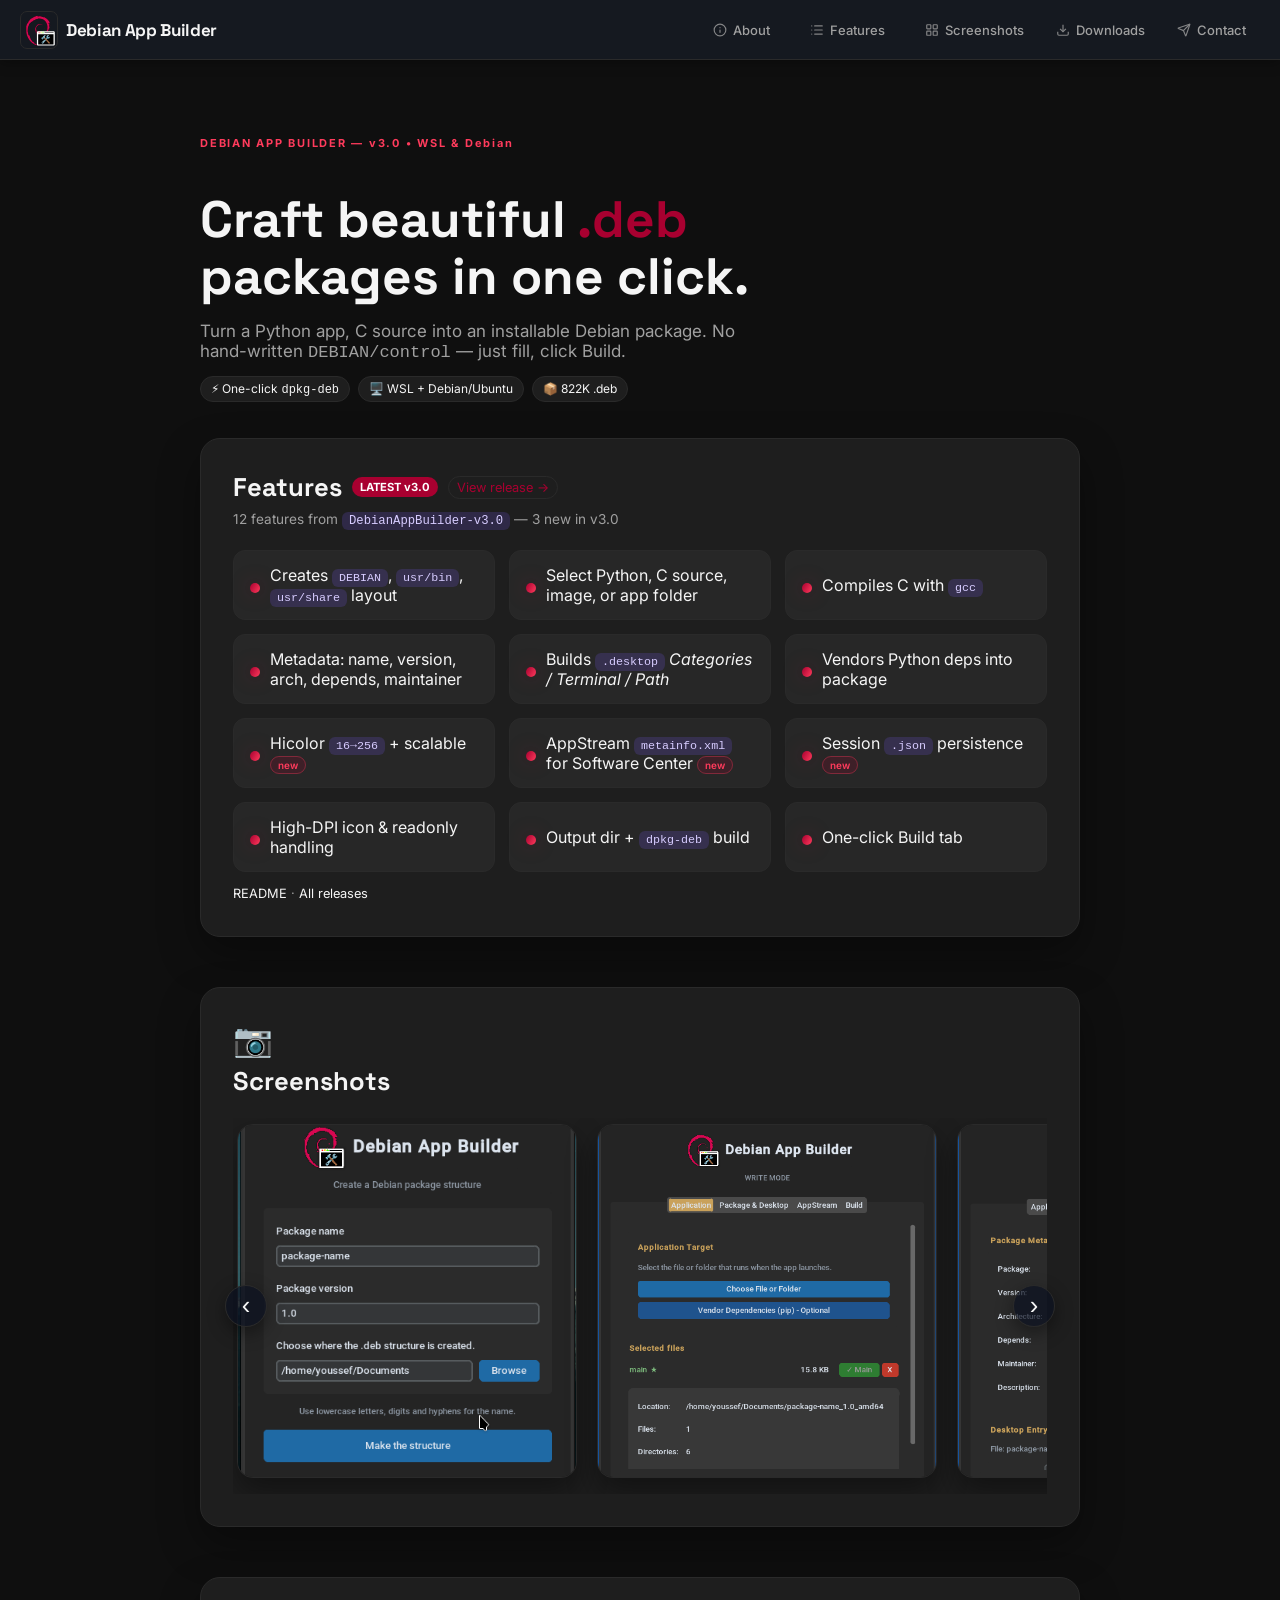
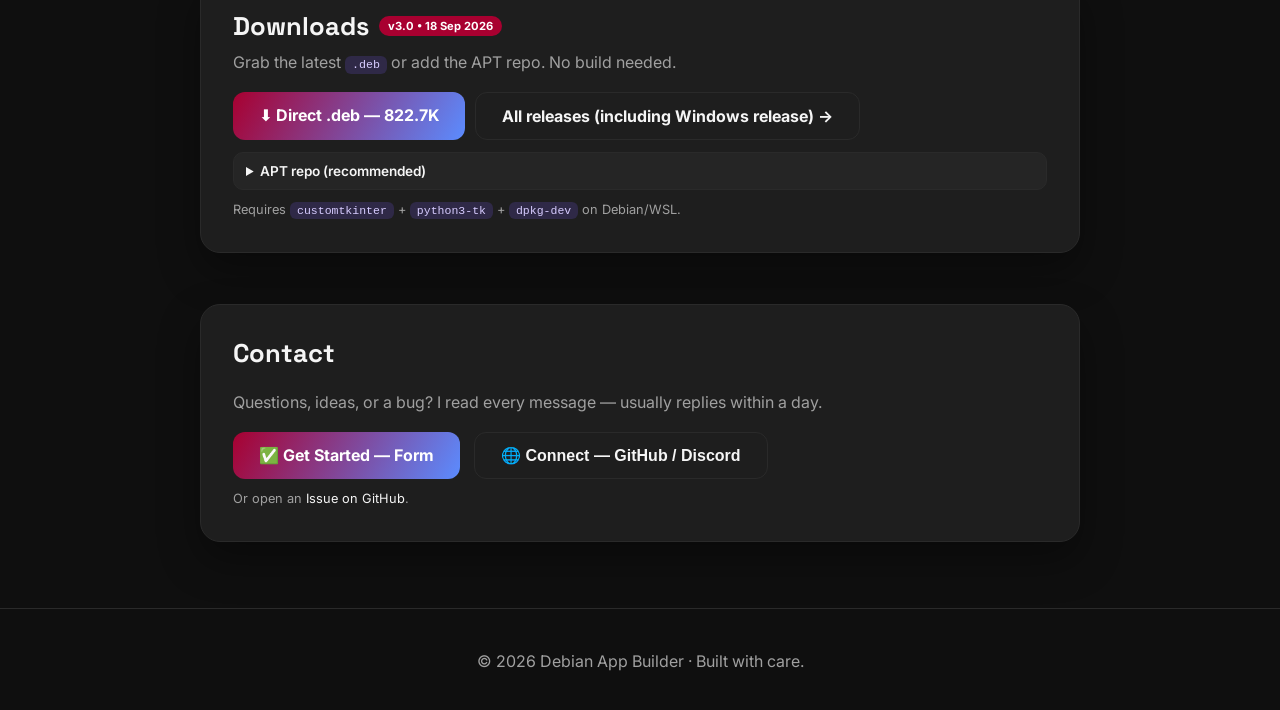
==== commit c9067446: "new screenshots" ====
--- a/index.html
+++ b/index.html
@@ -3,8 +3,14 @@
 <head>
 <meta charset="utf-8"/>
 <meta content="width=device-width, initial-scale=1.0" name="viewport"/>
-<title>Debian App Builder</title>
-<link rel="icon" type="image/svg+xml" href="favicon.svg" />
+    <title>Debian App Builder</title>
+    <link rel="icon" type="image/svg+xml" href="favicon.svg" />
+    <link rel="manifest" href="manifest.json" />
+    <meta name="theme-color" content="#A80030" />
+    <meta name="apple-mobile-web-app-capable" content="yes" />
+    <meta name="apple-mobile-web-app-status-bar-style" content="default" />
+    <meta name="apple-mobile-web-app-title" content="Debian App Builder" />
+    <link rel="apple-touch-icon" href="DebAppBuilderLogo.png" />
 <link href="https://fonts.googleapis.com" rel="preconnect"/>
 <link crossorigin="" href="https://fonts.gstatic.com" rel="preconnect"/>
 <link href="https://fonts.googleapis.com/css2?family=Space+Grotesk:wght@400;600;700&amp;family=Inter:wght@400;500;600&amp;display=swap" rel="stylesheet"/>
@@ -72,19 +78,25 @@
 <div aria-label="Screenshot gallery" class="screenshots" role="region">
 <!-- Template: copy a <figure class="shot"> block to add more screenshots -->
 <figure class="shot">
-<img alt="Debian-App-Builder-screenshot1" src="./images/DebAppBuilder-screenshot1.png"/>
-</figure>
-<figure class="shot">
-<img alt="Debian-App-Builder-screenshot2" src="./images/DebAppBuilder-screenshot2.png"/>
-</figure>
-<figure class="shot">
-<img alt="Debian-App-Builder-screenshot3" height="360" src="./images/DebAppBuilder-screenshot3.png"/>
-</figure>
-<figure class="shot">
-<img alt="Debian-App-Builder-screenshot4" src="./images/DebAppBuilder-screenshot4.png"/>
-</figure>
-<figure class="shot">
-<img alt="Debian-App-Builder-screenshot5" src="./images/DebAppBuilder-screenshot5.png"/>
+<img alt="Debian-App-Builder-screenshot1" src="./images/debian-app-builder-screenshot1.png"/>
+</figure>
+<figure class="shot">
+<img alt="Debian-App-Builder-screenshot2" src="./images/debian-app-builder-screenshot2.png"/>
+</figure>
+<figure class="shot">
+<img alt="Debian-App-Builder-screenshot3" height="360" src="./images/debian-app-builder-screenshot3.png"/>
+</figure>
+<figure class="shot">
+<img alt="Debian-App-Builder-screenshot4" src="./images/debian-app-builder-screenshot4.png"/>
+</figure>
+<figure class="shot">
+<img alt="Debian-App-Builder-screenshot5" src="./images/debian-app-builder-screenshot5.png"/>
+</figure>
+<figure class="shot">
+<img alt="Debian-App-Builder-screenshot5" src="./images/debian-app-builder-screenshot6.png"/>
+</figure>
+<figure class="shot">
+<img alt="Debian-App-Builder-screenshot5" src="./images/debian-app-builder-screenshot7.png"/>
 </figure>
 </div>
 <button aria-label="Next screenshot" class="gallery-btn next">›</button>
@@ -99,7 +111,8 @@
 </div>
 <details style="margin-top:12px; border:1px solid var(--border); border-radius:10px; padding:10px 12px; background:rgba(255,255,255,.03); max-width:100%; overflow:hidden; box-sizing:border-box">
 <summary style="cursor:pointer; font-size:.85rem; font-weight:600">APT repo (recommended)</summary>
-<pre style="margin:8px 0 0; background:#0f0f0f; border:1px solid var(--border); border-radius:8px; padding:10px; font-size:.70rem; line-height:1.5; overflow-x:auto; overflow-y:hidden; max-width:100%; box-sizing:border-box; white-space:pre-wrap; word-break:break-all; overflow-wrap:anywhere"><code style="white-space:pre-wrap; word-break:break-all; overflow-wrap:anywhere">echo "deb [trusted=yes] https://tuffgit21.github.io/tuffgit21-APT-repo stable main" | sudo tee /etc/apt/sources.list.d/tuffgit21.list
+<p>⚠️ <strong>WARNING:</strong> Due to domain change. you need to resign the old software repository! <br> Previously <code>tuffgit21.github.io</code> now <code>tuffgit21.is-a.dev</code> <br> Occured in Oct. 6, 2026</p>
+<pre style="margin:8px 0 0; background:#0f0f0f; border:1px solid var(--border); border-radius:8px; padding:10px; font-size:.70rem; line-height:1.5; overflow-x:auto; overflow-y:hidden; max-width:100%; box-sizing:border-box; white-space:pre-wrap; word-break:break-all; overflow-wrap:anywhere"><code style="white-space:pre-wrap; word-break:break-all; overflow-wrap:anywhere">echo "deb [trusted=yes] https://tuffgit21.is-a.dev/tuffgit21-APT-repo stable main" | sudo tee /etc/apt/sources.list.d/tuffgit21.list
 sudo apt update && sudo apt install debian-app-builder</code></pre>
 </details>
 <p style="margin:10px 0 0; font-size:.8rem; color:var(--muted)">Requires <code>customtkinter</code> + <code>python3-tk</code> + <code>dpkg-dev</code> on Debian/WSL.</p>
@@ -257,6 +270,11 @@
             }
             document.addEventListener('keydown', e=>{ if(e.key==='Escape' && nav.classList.contains('is-open')) closeNav(); });
         }
+        if ('serviceWorker' in navigator) {
+          window.addEventListener('load', () => {
+            navigator.serviceWorker.register('./sw.js', {scope: './'}).catch(e => console.warn('SW failed', e));
+          });
+        }
     </script>
 </body>
 </html>
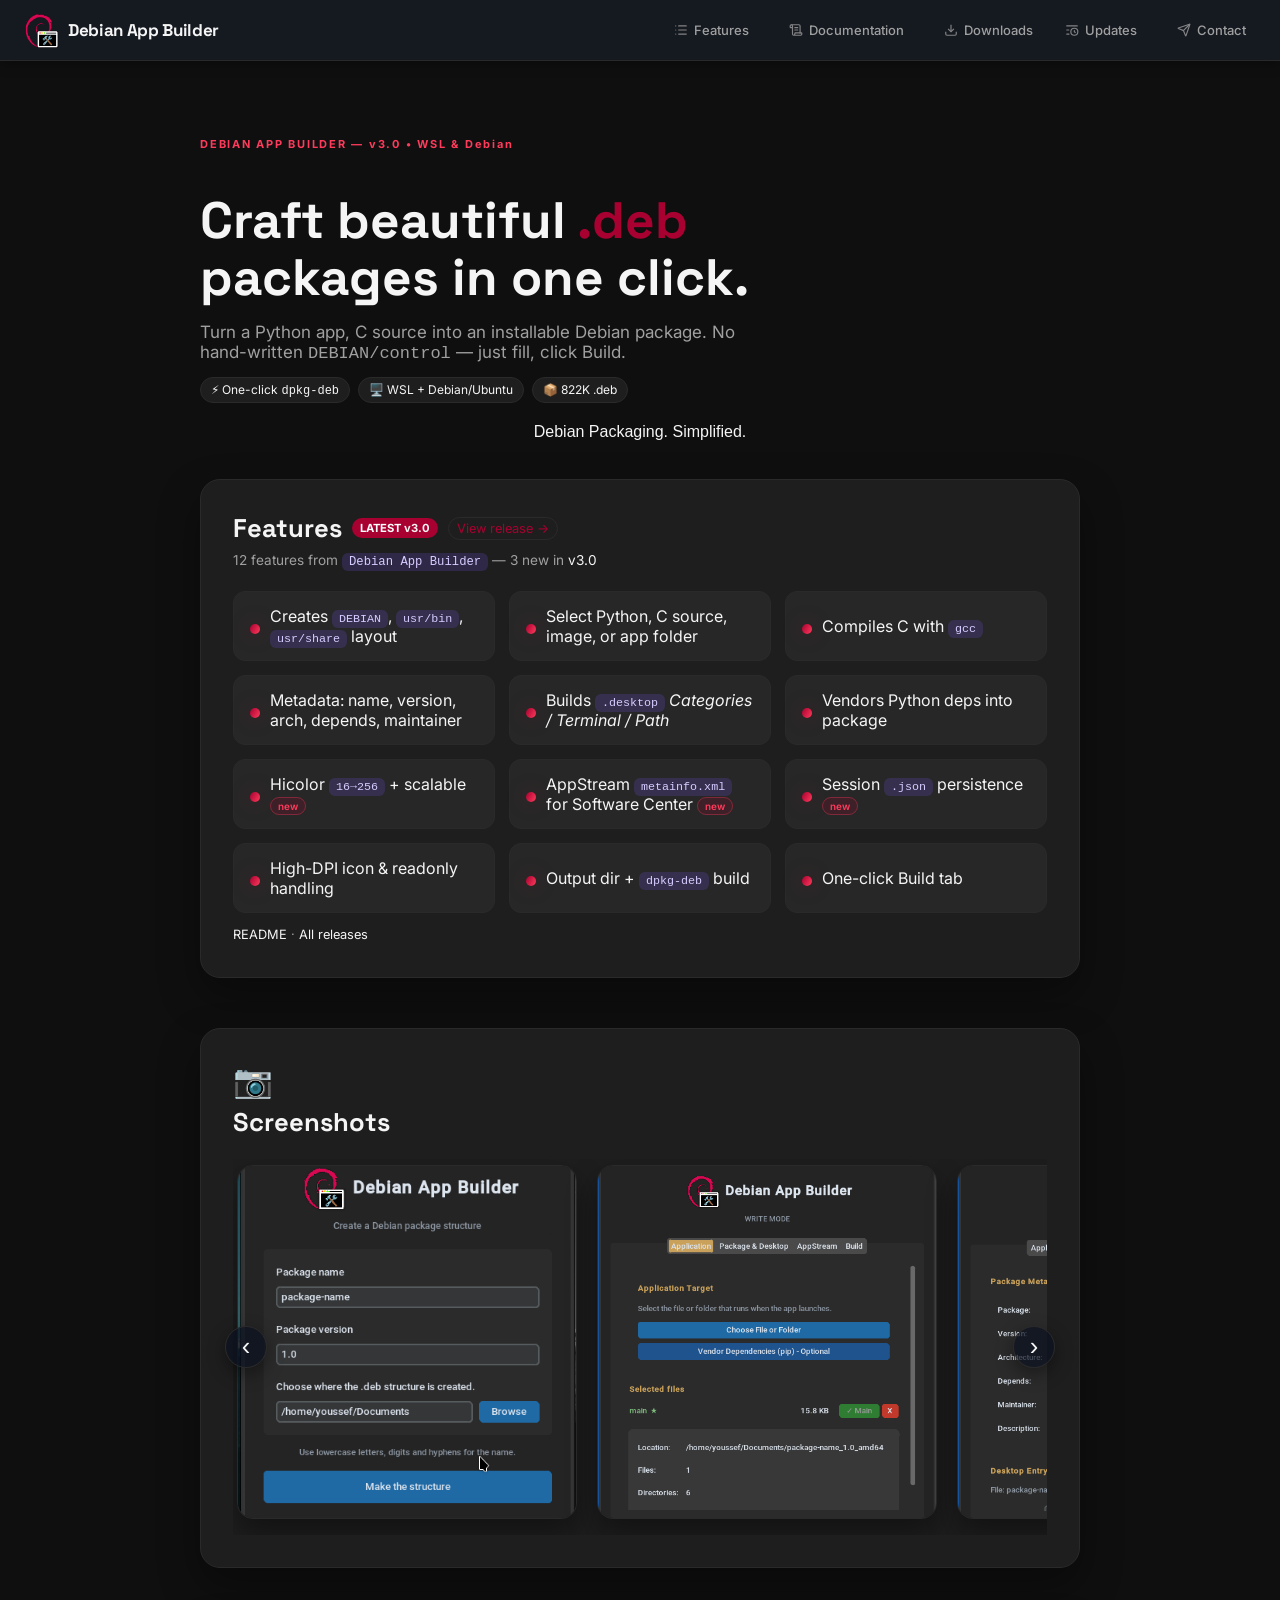
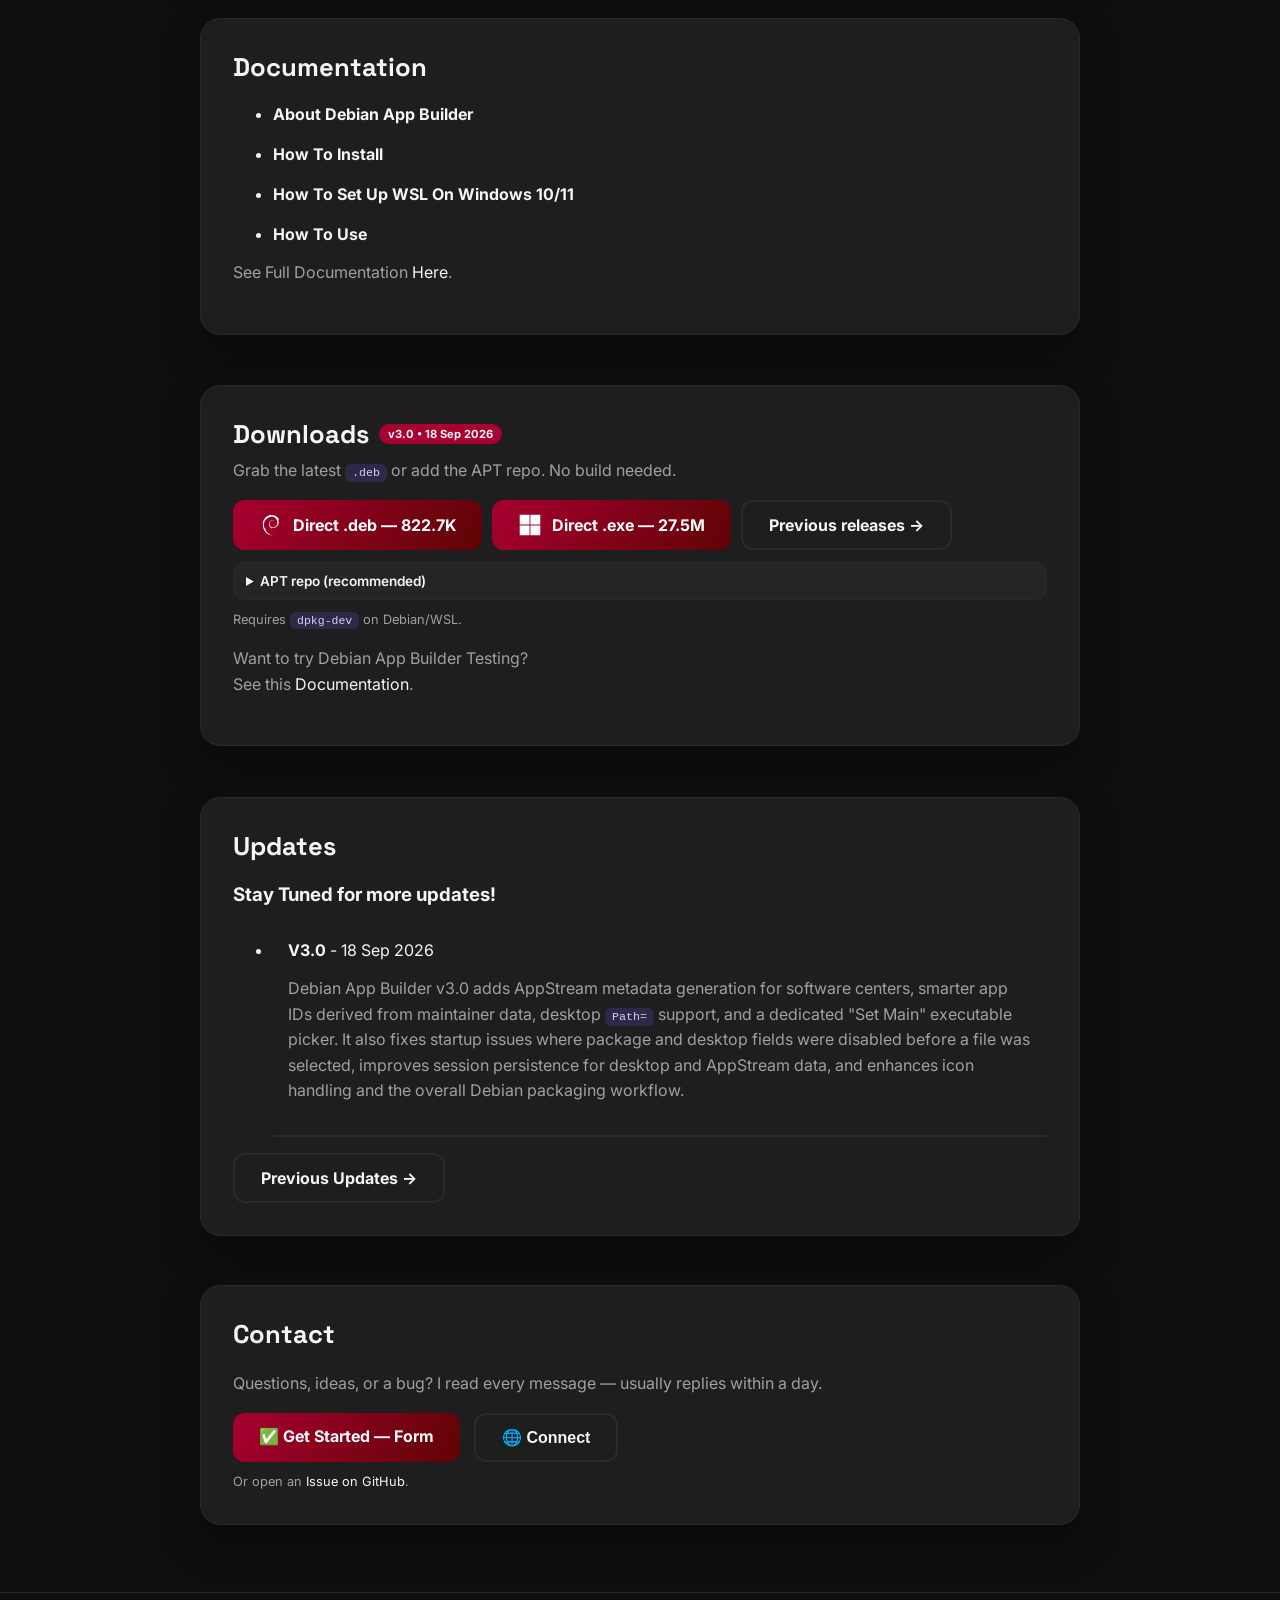
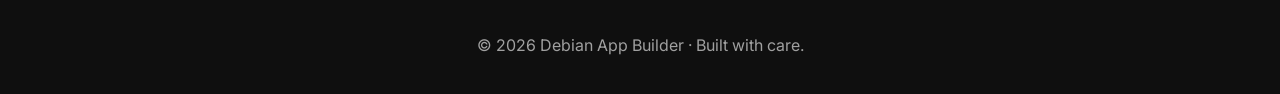
==== commit 5d3eb622: "feat: update service worker for caching and fetch strategies; add documentation page and icons - Upd" ====
--- a/index.html
+++ b/index.html
@@ -1,280 +1,853 @@
-<!DOCTYPE html>
+<!doctype html>
 <html lang="en">
-<head>
-<meta charset="utf-8"/>
-<meta content="width=device-width, initial-scale=1.0" name="viewport"/>
+  <head>
+    <meta charset="utf-8" />
+    <meta content="width=device-width, initial-scale=1.0" name="viewport" />
     <title>Debian App Builder</title>
+    <meta
+      name="description"
+      content="Debian App Builder is an open-source tool that simplifies creating Debian (.deb) packages with an intuitive graphical interface"
+    />
     <link rel="icon" type="image/svg+xml" href="favicon.svg" />
     <link rel="manifest" href="manifest.json" />
     <meta name="theme-color" content="#A80030" />
     <meta name="apple-mobile-web-app-capable" content="yes" />
+    <meta name="mobile-web-app-capable" content="yes" />
     <meta name="apple-mobile-web-app-status-bar-style" content="default" />
     <meta name="apple-mobile-web-app-title" content="Debian App Builder" />
     <link rel="apple-touch-icon" href="DebAppBuilderLogo.png" />
-<link href="https://fonts.googleapis.com" rel="preconnect"/>
-<link crossorigin="" href="https://fonts.gstatic.com" rel="preconnect"/>
-<link href="https://fonts.googleapis.com/css2?family=Space+Grotesk:wght@400;600;700&amp;family=Inter:wght@400;500;600&amp;display=swap" rel="stylesheet"/>
-<link href="styles.css" rel="stylesheet"/>
-</head>
-<body>
-<header class="hdiv">
-<a class="hp" href="#top"><img src="./DebAppBuilderLogo.svg" alt="Debian App Builder" style="width:38px; height:38px; vertical-align:middle; border-radius:7px; margin-right:8px; border:1px solid var(--border)">Debian App Builder</a>
-<button class="menu-toggle" type="button" aria-expanded="false" aria-controls="main-navigation">
-<span class="menu-icon" aria-hidden="true"><span></span><span></span><span></span></span>
-<span class="sr-only">Toggle navigation</span>
-</button>
-<nav class="hnav" id="main-navigation">
-<a class="hbutton" href="#about"><svg xmlns="http://www.w3.org/2000/svg" width="24" height="24" viewBox="0 0 24 24" fill="none" stroke="currentColor" stroke-width="2" stroke-linecap="round" stroke-linejoin="round" class="lucide lucide-info preview-icon"><circle cx="12" cy="12" r="10"/><path d="M12 16v-4"/><path d="M12 8h.01"/></svg>About</a>
-<a class="hbutton" href="#features"><svg xmlns="http://www.w3.org/2000/svg" width="24" height="24" viewBox="0 0 24 24" fill="none" stroke="currentColor" stroke-width="2" stroke-linecap="round" stroke-linejoin="round" class="lucide lucide-list preview-icon"><path d="M3 5h.01"/><path d="M3 12h.01"/><path d="M3 19h.01"/><path d="M8 5h13"/><path d="M8 12h13"/><path d="M8 19h13"/></svg>Features</a>
-<a class="hbutton" href="#screenshots"><svg xmlns="http://www.w3.org/2000/svg" width="16" height="16" viewBox="0 0 24 24" fill="none" stroke="currentColor" stroke-width="2"><rect x="3" y="3" width="7" height="7" rx="1"/><rect x="14" y="3" width="7" height="7" rx="1"/><rect x="3" y="14" width="7" height="7" rx="1"/><rect x="14" y="14" width="7" height="7" rx="1"/></svg>Screenshots</a>
-<a class="hbutton" href="#downloads"><svg xmlns="http://www.w3.org/2000/svg" width="16" height="16" viewBox="0 0 24 24" fill="none" stroke="currentColor" stroke-width="2"><path d="M12 15V3"/><path d="M21 15v4a2 2 0 0 1-2 2H5a2 2 0 0 1-2-2v-4"/><path d="m7 10 5 5 5-5"/></svg>Downloads</a>
-<a class="hbutton" href="#contact"><svg xmlns="http://www.w3.org/2000/svg" width="16" height="16" viewBox="0 0 24 24" fill="none" stroke="currentColor" stroke-width="2"><path d="M14.536 21.686a.5.5 0 0 0 .937-.024l6.5-19a.496.496 0 0 0-.635-.635l-19 6.5a.5.5 0 0 0-.024.937l7.93 3.18a2 2 0 0 1 1.112 1.11z"/><path d="m21.854 2.147-10.94 10.939"/></svg>Contact</a>
-</nav>
-</header>
-<div aria-hidden="true" class="bg-orbs">
-<span class="orb orb-1"></span>
-<span class="orb orb-2"></span>
-<span class="orb orb-3"></span>
-</div>
-<main class="main-content" id="top">
-<section class="intro" id="about" aria-labelledby="about-title">
-<p class="eyebrow">DEBIAN APP BUILDER — v3.0 • WSL & Debian</p>
-<h1 id="about-title">Craft beautiful <span style="color:var(--accent)">.deb</span> packages in one click.</h1>
-<p class="intro-text">Turn a Python app, C source into an installable Debian package. No hand-written <code>DEBIAN/control</code> — just fill, click Build.</p>
-<div style="display:flex; flex-wrap:wrap; gap:8px; margin-top:14px">
-<span style="font-size:.75rem; border:1px solid var(--border); padding:4px 10px; border-radius:999px; background:var(--card)">⚡ One-click <code>dpkg-deb</code></span>
-<span style="font-size:.75rem; border:1px solid var(--border); padding:4px 10px; border-radius:999px; background:var(--card)">🖥️ WSL + Debian/Ubuntu</span>
-<span style="font-size:.75rem; border:1px solid var(--border); padding:4px 10px; border-radius:999px; background:var(--card)">📦 822K .deb</span>
-</div>
-</section>
-<section class="card reveal" id="features">
-<div style="display:flex; align-items:center; gap:10px; flex-wrap:wrap">
-<h2 style="margin:0">Features</h2>
-<span class="badge v3">LATEST v3.0</span>
-<a href="https://github.com/tuffgit21/Debian-App-Builder/releases/tag/DebianAppBuilder-v3.0" target="_blank" rel="noopener" style="font-size:.8rem; color:var(--accent); text-decoration:none; border:1px solid var(--border); padding:3px 8px; border-radius:999px; background:var(--card)">View release →</a>
-</div>
-<p class="muted" style="font-size:.85rem; margin:6px 0 0">12 features from <code>DebianAppBuilder-v3.0</code> — 3 new in v3.0</p>
-<ul class="feature-grid">
-<li><span class="dot"></span><span>Creates <code>DEBIAN</code>, <code>usr/bin</code>, <code>usr/share</code> layout</span></li>
-<li><span class="dot"></span><span>Select Python, C source, image, or app folder</span></li>
-<li><span class="dot"></span><span>Compiles C with <code>gcc</code></span></li>
-<li><span class="dot"></span><span>Metadata: name, version, arch, depends, maintainer</span></li>
-<li><span class="dot"></span><span>Builds <code>.desktop</code> <em>Categories / Terminal / Path</em></span></li>
-<li><span class="dot"></span><span>Vendors Python deps into package</span></li>
-<li><span class="dot"></span><span>Hicolor <code>16→256</code> + scalable <span class="badge new">new</span></span></li>
-<li><span class="dot"></span><span>AppStream <code>metainfo.xml</code> for Software Center <span class="badge new">new</span></span></li>
-<li><span class="dot"></span><span>Session <code>.json</code> persistence <span class="badge new">new</span></span></li>
-<li><span class="dot"></span><span>High-DPI icon &amp; readonly handling</span></li>
-<li><span class="dot"></span><span>Output dir + <code>dpkg-deb</code> build</span></li>
-<li><span class="dot"></span><span>One-click Build tab</span></li>
-</ul>
-<p style="margin:12px 0 0; font-size:.8rem; color:var(--muted)"><a href="https://github.com/tuffgit21/Debian-App-Builder/blob/main/README.md#features" target="_blank" rel="noopener">README</a> · <a href="https://github.com/tuffgit21/Debian-App-Builder/releases" target="_blank" rel="noopener">All releases</a></p>
-</section>
-<section class="card reveal" id="screenshots">
-<div class="card-icon">📷 </div>
-<h2>Screenshots</h2>
-<div class="gallery">
-<button aria-label="Previous screenshot" class="gallery-btn prev">‹</button>
-<div aria-label="Screenshot gallery" class="screenshots" role="region">
-<!-- Template: copy a <figure class="shot"> block to add more screenshots -->
-<figure class="shot">
-<img alt="Debian-App-Builder-screenshot1" src="./images/debian-app-builder-screenshot1.png"/>
-</figure>
-<figure class="shot">
-<img alt="Debian-App-Builder-screenshot2" src="./images/debian-app-builder-screenshot2.png"/>
-</figure>
-<figure class="shot">
-<img alt="Debian-App-Builder-screenshot3" height="360" src="./images/debian-app-builder-screenshot3.png"/>
-</figure>
-<figure class="shot">
-<img alt="Debian-App-Builder-screenshot4" src="./images/debian-app-builder-screenshot4.png"/>
-</figure>
-<figure class="shot">
-<img alt="Debian-App-Builder-screenshot5" src="./images/debian-app-builder-screenshot5.png"/>
-</figure>
-<figure class="shot">
-<img alt="Debian-App-Builder-screenshot5" src="./images/debian-app-builder-screenshot6.png"/>
-</figure>
-<figure class="shot">
-<img alt="Debian-App-Builder-screenshot5" src="./images/debian-app-builder-screenshot7.png"/>
-</figure>
-</div>
-<button aria-label="Next screenshot" class="gallery-btn next">›</button>
-</div>
-</section>
-<section class="card reveal" id="downloads">
-<div style="display:flex; align-items:center; gap:10px; flex-wrap:wrap"><h2 style="margin:0">Downloads</h2><span class="badge" style="background:var(--accent); color:#fff; padding:3px 9px; border-radius:999px; font-size:.7em">v3.0 • 18 Sep 2026</span></div>
-<p style="margin-top:8px">Grab the latest <code>.deb</code> or add the APT repo. No build needed.</p>
-<div style="display:flex; flex-wrap:wrap; gap:10px; margin-top:12px">
-<a class="btn primary" href="./download.html">⬇ Direct .deb — 822.7K</a>
-<a class="btn" href="https://github.com/tuffgit21/Debian-App-Builder/releases/" style="background:var(--card); color:var(--text); border:1px solid var(--border)">All releases (including Windows release) →</a>
-</div>
-<details style="margin-top:12px; border:1px solid var(--border); border-radius:10px; padding:10px 12px; background:rgba(255,255,255,.03); max-width:100%; overflow:hidden; box-sizing:border-box">
-<summary style="cursor:pointer; font-size:.85rem; font-weight:600">APT repo (recommended)</summary>
-<p>⚠️ <strong>WARNING:</strong> Due to domain change. you need to resign the old software repository! <br> Previously <code>tuffgit21.github.io</code> now <code>tuffgit21.is-a.dev</code> <br> Occured in Oct. 6, 2026</p>
-<pre style="margin:8px 0 0; background:#0f0f0f; border:1px solid var(--border); border-radius:8px; padding:10px; font-size:.70rem; line-height:1.5; overflow-x:auto; overflow-y:hidden; max-width:100%; box-sizing:border-box; white-space:pre-wrap; word-break:break-all; overflow-wrap:anywhere"><code style="white-space:pre-wrap; word-break:break-all; overflow-wrap:anywhere">echo "deb [trusted=yes] https://tuffgit21.is-a.dev/tuffgit21-APT-repo stable main" | sudo tee /etc/apt/sources.list.d/tuffgit21.list
+    <link href="https://fonts.googleapis.com" rel="preconnect" />
+    <link crossorigin="" href="https://fonts.gstatic.com" rel="preconnect" />
+    <link
+      href="https://fonts.googleapis.com/css2?family=Space+Grotesk:wght@400;600;700&amp;family=Inter:wght@400;500;600&amp;display=swap"
+      rel="stylesheet"
+    />
+    <link href="styles.css" rel="stylesheet" />
+  </head>
+  <body>
+    <header class="hdiv">
+      <a class="hp" href="#top"
+        ><img
+          src="./DebAppBuilderLogo.svg"
+          alt="Debian App Builder"
+          style="
+            width: 40px;
+            height: 40px;
+            vertical-align: middle;
+            border-radius: 7px;
+            margin-right: 8px;
+            border: 1px none var(--border);
+          "
+        />Debian App Builder</a
+      >
+      <button
+        class="menu-toggle"
+        type="button"
+        aria-expanded="false"
+        aria-controls="main-navigation"
+      >
+        <span class="menu-icon" aria-hidden="true"
+          ><span></span><span></span><span></span
+        ></span>
+        <span class="sr-only">Toggle navigation</span>
+      </button>
+      <nav class="hnav" id="main-navigation">
+        
+
+        <a class="hbutton" href="#features"
+          ><svg
+            xmlns="http://www.w3.org/2000/svg"
+            width="24"
+            height="24"
+            viewBox="0 0 24 24"
+            fill="none"
+            stroke="currentColor"
+            stroke-width="2"
+            stroke-linecap="round"
+            stroke-linejoin="round"
+            class="lucide lucide-list preview-icon"
+          >
+            <path d="M3 5h.01" />
+            <path d="M3 12h.01" />
+            <path d="M3 19h.01" />
+            <path d="M8 5h13" />
+            <path d="M8 12h13" />
+            <path d="M8 19h13" /></svg
+          >Features</a
+        >
+        
+        
+        <a href="#doc" class="hbutton"
+          ><svg
+            xmlns="http://www.w3.org/2000/svg"
+            width="24"
+            height="24"
+            viewBox="0 0 24 24"
+            fill="none"
+            stroke="currentColor"
+            stroke-width="2"
+            stroke-linecap="round"
+            stroke-linejoin="round"
+            class="lucide lucide-scroll-text preview-icon"
+          >
+            <path d="M15 12h-5" />
+            <path d="M15 8h-5" />
+            <path d="M19 17V5a2 2 0 0 0-2-2H4" />
+            <path
+              d="M8 21h12a2 2 0 0 0 2-2v-1a1 1 0 0 0-1-1H11a1 1 0 0 0-1 1v1a2 2 0 1 1-4 0V5a2 2 0 1 0-4 0v2a1 1 0 0 0 1 1h3"
+            />
+          </svg>
+          Documentation</a
+        >
+        <a class="hbutton" href="#downloads"
+          ><svg
+            xmlns="http://www.w3.org/2000/svg"
+            width="16"
+            height="16"
+            viewBox="0 0 24 24"
+            fill="none"
+            stroke="currentColor"
+            stroke-width="2"
+          >
+            <path d="M12 15V3" />
+            <path d="M21 15v4a2 2 0 0 1-2 2H5a2 2 0 0 1-2-2v-4" />
+            <path d="m7 10 5 5 5-5" /></svg
+          >Downloads</a
+        >
+        <a href="#updates" class="hbutton"
+          ><svg
+            xmlns="http://www.w3.org/2000/svg"
+            width="24"
+            height="24"
+            viewBox="0 0 24 24"
+            fill="none"
+            stroke="currentColor"
+            stroke-width="2"
+            stroke-linecap="round"
+            stroke-linejoin="round"
+            class="lucide lucide-list-clock preview-icon"
+          >
+            <path d="M16 13v2.2l1.6 1" />
+            <path d="M3 12h3.458" />
+            <path d="M3 19h3.832" />
+            <path d="M3 5h18" />
+            <circle cx="16" cy="15" r="6" />
+          </svg>
+          Updates</a
+        >
+        <a class="hbutton" href="#contact"
+          ><svg
+            xmlns="http://www.w3.org/2000/svg"
+            width="16"
+            height="16"
+            viewBox="0 0 24 24"
+            fill="none"
+            stroke="currentColor"
+            stroke-width="2"
+          >
+            <path
+              d="M14.536 21.686a.5.5 0 0 0 .937-.024l6.5-19a.496.496 0 0 0-.635-.635l-19 6.5a.5.5 0 0 0-.024.937l7.93 3.18a2 2 0 0 1 1.112 1.11z"
+            />
+            <path d="m21.854 2.147-10.94 10.939" /></svg
+          >Contact</a
+        >
+      </nav>
+    </header>
+    <div aria-hidden="true" class="bg-orbs">
+      <span class="orb orb-1"></span>
+      <span class="orb orb-2"></span>
+      <span class="orb orb-3"></span>
+    </div>
+    <main class="main-content" id="top">
+      <section class="intro" id="about" aria-labelledby="about-title">
+        <p class="eyebrow">
+          DEBIAN APP BUILDER — <a id="version" class="eyebrow">v3.0</a> • WSL &
+          Debian
+        </p>
+        <h1 id="about-title">
+          Craft beautiful
+          <span style="color: var(--accent)">.deb</span> packages in one click.
+        </h1>
+        <p class="intro-text">
+          Turn a Python app, C source into an installable Debian package. No
+          hand-written <code>DEBIAN/control</code> — just fill, click Build.
+        </p>
+        
+        <div style="display: flex; flex-wrap: wrap; gap: 8px; margin-top: 14px">
+          <span
+            style="
+              font-size: 0.75rem;
+              border: 1px solid var(--border);
+              padding: 4px 10px;
+              border-radius: 999px;
+              background: var(--card);
+            "
+            >⚡ One-click <code>dpkg-deb</code></span
+          >
+          <span
+            style="
+              font-size: 0.75rem;
+              border: 1px solid var(--border);
+              padding: 4px 10px;
+              border-radius: 999px;
+              background: var(--card);
+            "
+            >🖥️ WSL + Debian/Ubuntu</span
+          >
+          <span
+            style="
+              font-size: 0.75rem;
+              border: 1px solid var(--border);
+              padding: 4px 10px;
+              border-radius: 999px;
+              background: var(--card);
+            "
+            >📦 822K .deb</span
+          >
+        </div>
+        <p class="motto">Debian Packaging. Simplified.</p>
+      </section>
+      <section class="card reveal" id="features">
+        <div
+          style="display: flex; align-items: center; gap: 10px; flex-wrap: wrap"
+        >
+          <h2 style="margin: 0">Features</h2>
+          <span class="badge v3">LATEST <a id="version">v3.0</a></span>
+          <a
+            href="https://github.com/tuffgit21/Debian-App-Builder/releases/tag/DebianAppBuilder-v3.0"
+            target="_blank"
+            rel="noopener"
+            style="
+              font-size: 0.8rem;
+              color: var(--accent);
+              text-decoration: none;
+              border: 1px solid var(--border);
+              padding: 3px 8px;
+              border-radius: 999px;
+              background: var(--card);
+            "
+            >View release →</a
+          >
+        </div>
+        <p class="muted" style="font-size: 0.85rem; margin: 6px 0 0">
+          12 features from <code>Debian App Builder</code> — 3 new in
+          <a id="version">v3.0</a>
+        </p>
+        <ul class="feature-grid">
+          <li>
+            <span class="dot"></span
+            ><span
+              >Creates <code>DEBIAN</code>, <code>usr/bin</code>,
+              <code>usr/share</code> layout</span
+            >
+          </li>
+          <li>
+            <span class="dot"></span
+            ><span>Select Python, C source, image, or app folder</span>
+          </li>
+          <li>
+            <span class="dot"></span
+            ><span>Compiles C with <code>gcc</code></span>
+          </li>
+          <li>
+            <span class="dot"></span
+            ><span>Metadata: name, version, arch, depends, maintainer</span>
+          </li>
+          <li>
+            <span class="dot"></span
+            ><span
+              >Builds <code>.desktop</code>
+              <em>Categories / Terminal / Path</em></span
+            >
+          </li>
+          <li>
+            <span class="dot"></span
+            ><span>Vendors Python deps into package</span>
+          </li>
+          <li>
+            <span class="dot"></span
+            ><span
+              >Hicolor <code>16→256</code> + scalable
+              <span class="badge new">new</span></span>
+          </li>
+          <li>
+            <span class="dot"></span
+            ><span
+              >AppStream <code>metainfo.xml</code> for Software Center
+              <span class="badge new">new</span></span
+            >
+          </li>
+          <li>
+            <span class="dot"></span
+            ><span
+              >Session <code>.json</code> persistence
+              <span class="badge new">new</span></span
+            >
+          </li>
+          <li>
+            <span class="dot"></span
+            ><span>High-DPI icon &amp; readonly handling</span>
+          </li>
+          <li>
+            <span class="dot"></span
+            ><span>Output dir + <code>dpkg-deb</code> build</span>
+          </li>
+          <li><span class="dot"></span><span>One-click Build tab</span></li>
+        </ul>
+        <p style="margin: 12px 0 0; font-size: 0.8rem; color: var(--muted)">
+          <a
+            href="https://github.com/tuffgit21/Debian-App-Builder/blob/main/README.md#features"
+            target="_blank"
+            rel="noopener"
+            >README</a
+          >
+          ·
+          <a
+            href="https://github.com/tuffgit21/Debian-App-Builder/releases"
+            target="_blank"
+            rel="noopener"
+            >All releases</a
+          >
+        </p>
+      </section>
+      <section class="card reveal" id="screenshots">
+        <div class="card-icon">📷</div>
+        <h2>Screenshots</h2>
+        <div class="gallery">
+          <button aria-label="Previous screenshot" class="gallery-btn prev">
+            ‹
+          </button>
+          <div
+            aria-label="Screenshot gallery"
+            class="screenshots"
+            role="region"
+          >
+            <!-- Template: copy a <figure class="shot"> block to add more screenshots -->
+            <figure class="shot">
+              <img
+                alt="Debian-App-Builder-screenshot1"
+                src="./images/debian-app-builder-screenshot1.png"
+              />
+            </figure>
+            <figure class="shot">
+              <img
+                alt="Debian-App-Builder-screenshot2"
+                src="./images/debian-app-builder-screenshot2.png"
+              />
+            </figure>
+            <figure class="shot">
+              <img
+                alt="Debian-App-Builder-screenshot3"
+                height="360"
+                src="./images/debian-app-builder-screenshot3.png"
+              />
+            </figure>
+            <figure class="shot">
+              <img
+                alt="Debian-App-Builder-screenshot4"
+                src="./images/debian-app-builder-screenshot4.png"
+              />
+            </figure>
+            <figure class="shot">
+              <img
+                alt="Debian-App-Builder-screenshot5"
+                src="./images/debian-app-builder-screenshot5.png"
+              />
+            </figure>
+            <figure class="shot">
+              <img
+                alt="Debian-App-Builder-screenshot5"
+                src="./images/debian-app-builder-screenshot6.png"
+              />
+            </figure>
+            <figure class="shot">
+              <img
+                alt="Debian-App-Builder-screenshot5"
+                src="./images/debian-app-builder-screenshot7.png"
+              />
+            </figure>
+          </div>
+          <button aria-label="Next screenshot" class="gallery-btn next">
+            ›
+          </button>
+        </div>
+      </section>
+      <section class="card reveal" id="doc">
+        <h2>Documentation</h2>
+        <ul>
+          <li class="li">
+            <strong
+              ><a href="./docs/#about" target="_blank" rel="noopener noreferrer"
+                >About Debian App Builder</a
+              ></strong
+            >
+          </li>
+          <li class="li">
+            <strong
+              ><a
+                href="./docs/#install"
+                target="_blank"
+                rel="noopener noreferrer"
+                >How To Install</a
+              ></strong
+            >
+          </li>
+          <li class="li">
+              <strong>
+                <a href="./docs/#wsl-setup">How To Set Up WSL On Windows 10/11</a>
+              </strong>
+          </li>
+          <li class="li">
+            <strong
+              ><a href="./docs/#usage" target="_blank" rel="noopener noreferrer"
+                >How To Use</a
+              ></strong
+            >
+          </li>
+        </ul>
+        <p>See Full Documentation <a href="./docs/">Here</a>.</p>
+      </section>
+      <section class="card reveal" id="downloads">
+        <div
+          style="display: flex; align-items: center; gap: 10px; flex-wrap: wrap"
+        >
+          <h2 style="margin: 0">Downloads</h2>
+          <span
+            class="badge"
+            style="
+              background: var(--accent);
+              color: #fff;
+              padding: 3px 9px;
+              border-radius: 999px;
+              font-size: 0.7em;
+            "
+          >
+            <a id="version">v3.0</a> • <a id="vdate">18 Sep 2026</a></span
+          >
+        </div>
+        <p style="margin-top: 8px">
+          Grab the latest <code>.deb</code> or add the APT repo. No build
+          needed.
+        </p>
+        <div
+          style="display: flex; flex-wrap: wrap; gap: 10px; margin-top: 12px"
+        >
+          <a class="btn primary download-platform" href="./download.html"
+            ><img
+              class="platform-icon"
+              src="./icons/debian.svg"
+              alt="Debian"
+              aria-hidden="true"
+            />
+            Direct .deb — 822.7K</a
+          >
+          <a
+            class="btn primary download-platform"
+            href="https://github.com/tuffgit21/Debian-App-Builder/releases/download/DebianAppBuilder-v3.0/Debian-App-Builder-v3.0-x64-win.exe"
+            ><img
+              class="platform-icon"
+              src="./icons/windows.svg"
+              alt="Windows"
+              aria-hidden="true"
+            />
+            Direct .exe — 27.5M</a
+          >
+          <a
+            class="btn"
+            href="https://github.com/tuffgit21/Debian-App-Builder/releases/"
+            style="
+              background: var(--card);
+              color: var(--text);
+              border: 2px solid var(--border);
+            "
+            >Previous releases →</a
+          >
+        </div>
+        <details
+          style="
+            margin-top: 12px;
+            border: 1px solid var(--border);
+            border-radius: 10px;
+            padding: 10px 12px;
+            background: rgba(255, 255, 255, 0.03);
+            max-width: 100%;
+            overflow: hidden;
+            box-sizing: border-box;
+          "
+        >
+          <summary
+            style="cursor: pointer; font-size: 0.85rem; font-weight: 600"
+          >
+            APT repo (recommended)
+          </summary>
+          <p>
+            ⚠️ <strong>WARNING:</strong> Due to a domain change. you need to
+            resign the old software repository to a new one! <br />
+            Previously <code>tuffgit21.github.io</code> now
+            <code>tuffgit21.is-a.dev</code> <br />
+            Occured on Oct. 6, 2026
+            <br />However if you already set this software repository after Oct.
+            6, 2026, Then you're safe!
+          </p>
+          <pre
+            style="
+              margin: 8px 0 0;
+              background: #0f0f0f;
+              border: 1px solid var(--border);
+              border-radius: 8px;
+              padding: 10px;
+              font-size: 0.7rem;
+              line-height: 1.5;
+              overflow-x: auto;
+              overflow-y: hidden;
+              max-width: 100%;
+              box-sizing: border-box;
+              white-space: pre-wrap;
+              word-break: break-all;
+              overflow-wrap: anywhere;
+            "
+          ><code style="white-space:pre-wrap; word-break:break-all; overflow-wrap:anywhere">echo "deb [signed-by=/usr/share/keyrings/tuffgit21.gpg] https://tuffgit21.is-a.dev/tuffgit21-APT-repo stable main" | sudo tee /etc/apt/sources.list.d/tuffgit21.list
 sudo apt update && sudo apt install debian-app-builder</code></pre>
-</details>
-<p style="margin:10px 0 0; font-size:.8rem; color:var(--muted)">Requires <code>customtkinter</code> + <code>python3-tk</code> + <code>dpkg-dev</code> on Debian/WSL.</p>
-</section>
-<section class="card reveal" id="contact">
-<h2>Contact</h2>
-<p>Questions, ideas, or a bug? I read every message — usually replies within a day.</p>
-<div class="actions">
-<a class="btn primary" href="https://forms.gle/stxDfYXyTWA26EL48" target="_blank" style="text-decoration:none; color:#fff">✅ Get Started — Form</a>
-<button class="btn" id="open-social" type="button" style="background:var(--card); color:var(--text); border:1px solid var(--border)">🌐 Connect — GitHub / Discord</button>
-</div>
-<p style="margin:10px 0 0; font-size:.8rem; color:var(--muted)">Or open an <a href="https://github.com/tuffgit21/Debian-App-Builder/issues" target="_blank" rel="noopener">Issue on GitHub</a>.</p>
-</section>
-</main>
-<footer>
-<p>© 2026 Debian App Builder · Built with care.</p>
-</footer>
-<div aria-hidden="true" aria-label="Image preview" class="lightbox" id="lightbox" role="dialog">
-<img alt="" src=""/>
-</div>
-<div aria-hidden="true" aria-modal="true" aria-labelledby="social-popup-title" class="social-popup" id="social-popup" role="dialog">
-<div class="social-card">
-<button aria-label="Close dialog" class="social-close" type="button">×</button>
-<h3 id="social-popup-title">Connect with us</h3>
-<div class="social-grid">
-<a aria-label="GitHub" class="social-link" href="https://github.com/tuffgit21" rel="noopener" style="--c:#ffffff" target="_blank">
-<svg aria-hidden="true" viewbox="0 0 24 24"><path d="M12 .297c-6.63 0-12 5.373-12 12 0 5.303 3.438 9.8 8.205 11.385.6.113.82-.258.82-.577 0-.285-.01-1.04-.015-2.04-3.338.724-4.042-1.61-4.042-1.61C4.422 18.07 3.633 17.7 3.633 17.7c-1.087-.744.084-.729.084-.729 1.205.084 1.838 1.236 1.838 1.236 1.07 1.835 2.809 1.305 3.495.998.108-.776.417-1.305.76-1.605-2.665-.3-5.466-1.332-5.466-5.93 0-1.31.465-2.38 1.235-3.22-.135-.303-.54-1.523.105-3.176 0 0 1.005-.322 3.3 1.23.96-.267 1.98-.399 3-.405 1.02.006 2.04.138 3 .405 2.28-1.552 3.285-1.23 3.285-1.23.645 1.653.24 2.873.12 3.176.765.84 1.23 1.91 1.23 3.22 0 4.61-2.805 5.625-5.475 5.92.42.36.81 1.096.81 2.22 0 1.606-.015 2.896-.015 3.286 0 .315.21.69.825.57C20.565 22.092 24 17.592 24 12.297c0-6.627-5.373-12-12-12" fill="currentColor"></path></svg>
-</a>
-<a aria-label="TikTok" class="social-link" href="https://www.tiktok.com/@i.love_coding" rel="noopener" style="--c:#ff0050" target="_blank">
-<svg aria-hidden="true" viewbox="0 0 24 24"><path d="M12.525.02c1.31-.02 2.61-.01 3.91-.02.08 1.53.63 3.09 1.75 4.17 1.12 1.11 2.7 1.62 4.24 1.79v4.03c-1.44-.05-2.89-.35-4.2-.97-.57-.26-1.1-.59-1.62-.93-.01 2.92.01 5.84-.02 8.75-.08 1.4-.54 2.79-1.35 3.94-1.31 1.92-3.58 3.17-5.91 3.21-1.43.08-2.86-.31-4.08-1.03-2.02-1.19-3.44-3.37-3.65-5.71-.02-.5-.03-1-.01-1.49.18-1.9 1.12-3.72 2.58-4.96 1.66-1.44 3.98-2.13 6.15-1.72.02 1.48-.04 2.96-.04 4.44-.99-.32-2.15-.23-3.02.37-.63.41-1.11 1.04-1.36 1.75-.21.51-.15 1.07-.14 1.61.24 1.64 1.82 3.02 3.5 2.87 1.12-.01 2.19-.66 2.77-1.61.19-.33.4-.67.41-1.06.1-1.79.06-3.57.07-5.36.01-4.03-.01-8.05.02-12.07z" fill="currentColor"></path></svg>
-</a>
-<a aria-label="Instagram" class="social-link" href="https://www.instagram.com/prvtt_yousef_2/" rel="noopener" style="--c:#e1306c" target="_blank">
-<svg aria-hidden="true" viewbox="0 0 24 24"><path d="M12 2.163c3.204 0 3.584.012 4.85.07 3.252.148 4.771 1.691 4.919 4.919.058 1.265.069 1.645.069 4.849 0 3.205-.012 3.584-.069 4.849-.149 3.225-1.664 4.771-4.919 4.919-1.266.058-1.644.07-4.85.07-3.204 0-3.584-.012-4.849-.07-3.26-.149-4.771-1.699-4.919-4.92-.058-1.265-.07-1.644-.07-4.849 0-3.204.013-3.583.07-4.849.149-3.227 1.664-4.771 4.919-4.919 1.266-.057 1.645-.069 4.849-.069zM12 0C8.741 0 8.333.014 7.053.072 2.695.272.273 2.69.073 7.052.014 8.333 0 8.741 0 12c0 3.259.014 3.668.072 4.948.2 4.358 2.618 6.78 6.98 6.98C8.333 23.986 8.741 24 12 24c3.259 0 3.668-.014 4.948-.072 4.354-.2 6.782-2.618 6.979-6.98.059-1.28.073-1.689.073-4.948 0-3.259-.014-3.667-.072-4.947-.196-4.354-2.617-6.78-6.979-6.98C15.668.014 15.259 0 12 0zm0 5.838a6.162 6.162 0 100 12.324 6.162 6.162 0 000-12.324zM12 16a4 4 0 110-8 4 4 0 010 8zm6.406-11.845a1.44 1.44 0 100 2.881 1.44 1.44 0 000-2.881z" fill="currentColor"></path></svg>
-</a>
-<a aria-label="Discord" class="social-link" href="https://discord.com/invite/nNTrCmrS6y" rel="noopener" style="--c:#5865f2" target="_blank">
-<svg aria-hidden="true" viewbox="0 0 24 24"><path d="M20.317 4.369a19.791 19.791 0 00-4.885-1.515.074.074 0 00-.079.037c-.21.375-.444.864-.608 1.249a18.27 18.27 0 00-5.487 0 12.64 12.64 0 00-.617-1.25.077.077 0 00-.079-.036A19.736 19.736 0 003.677 4.37a.07.07 0 00-.032.027C.533 9.046-.32 13.58.099 18.057a.082.082 0 00.031.057 19.9 19.9 0 005.993 3.03.078.078 0 00.084-.028c.462-.63.874-1.295 1.226-1.994a.076.076 0 00-.041-.106 13.107 13.107 0 01-1.872-.892.077.077 0 01-.008-.128c.126-.094.252-.192.372-.291a.074.074 0 01.077-.01c3.928 1.793 8.18 1.793 12.062 0a.074.074 0 01.078.009c.12.099.246.198.373.292a.077.077 0 01-.006.127 12.3 12.3 0 01-1.873.892.077.077 0 00-.041.107c.36.698.772 1.362 1.225 1.993a.076.076 0 00.084.028 19.84 19.84 0 006.002-3.03.077.077 0 00.032-.056c.5-5.177-.838-9.674-3.549-13.66a.061.061 0 00-.031-.027zM8.02 15.331c-1.183 0-2.157-1.085-2.157-2.419 0-1.333.956-2.419 2.157-2.419 1.21 0 2.176 1.096 2.157 2.42 0 1.333-.956 2.418-2.157 2.418zm7.975 0c-1.183 0-2.157-1.085-2.157-2.419 0-1.333.955-2.419 2.157-2.419 1.21 0 2.176 1.096 2.157 2.42 0 1.333-.946 2.418-2.157 2.418z" fill="currentColor"></path></svg>
-</a>
-<a aria-label="Telegram" class="social-link" href="https://t.me/tuffgit21" rel="noopener" style="--c:#26a5e4" target="_blank">
-<svg aria-hidden="true" viewbox="0 0 24 24"><path d="M11.944 0A12 12 0 000 12a12 12 0 0012 12 12 12 0 0012-12A12 12 0 0012 0a12 12 0 00-.056 0zm4.962 7.224c.1-.002.321.023.465.14a.506.506 0 01.171.325c.016.093.036.306.02.472-.18 1.898-.962 6.502-1.36 8.627-.168.9-.499 1.201-.82 1.23-.696.065-1.225-.46-1.9-.902-1.056-.693-1.653-1.124-2.678-1.8-1.185-.78-.417-1.21.258-1.91.177-.184 3.247-2.977 3.307-3.23.007-.032.014-.15-.056-.212s-.174-.041-.249-.024c-.106.024-1.793 1.14-5.061 3.345-.48.334-.913.49-1.302.48-.428-.008-1.252-.241-1.865-.44-.752-.245-1.349-.374-1.297-.789.027-.216.325-.437.893-.663 3.498-1.524 5.83-2.529 6.998-3.014 3.332-1.386 4.025-1.627 4.476-1.635z" fill="currentColor"></path></svg>
-</a>
-</div>
-</div>
-</div>
-<script>
-        const obs = new IntersectionObserver((entries) => {
-            entries.forEach(e => { if (e.isIntersecting) e.target.classList.add('in'); });
-        }, { threshold: 0.15 });
-        document.querySelectorAll('.reveal').forEach(el => obs.observe(el));
+        </details>
+        <p style="margin: 10px 0 0; font-size: 0.8rem; color: var(--muted)">
+          Requires <code>dpkg-dev</code> on Debian/WSL.
+        </p>
+        <p>
+          Want to try Debian App Builder Testing? <br />See this
+          <a href="./docs/#testing">Documentation</a>.
+        </p>
+      </section>
+      <section class="card reveal" id="updates">
+        <h2>Updates</h2>
+        <div class="updates"><h3>Stay Tuned for more updates!</h3>
+          <ul>
+            <!-- Add New Update Logs Here -->
+            
+            <li>
+              <strong>V3.0</strong> - 18 Sep 2026
+              <p>
+                Debian App Builder v3.0 adds AppStream metadata generation for
+                software centers, smarter app IDs derived from maintainer data,
+                desktop <code>Path=</code> support, and a dedicated "Set Main"
+                executable picker. It also fixes startup issues where package
+                and desktop fields were disabled before a file was selected,
+                improves session persistence for desktop and AppStream data, and
+                enhances icon handling and the overall Debian packaging
+                workflow.
+              </p>
+            </li>
+          </ul>
+          <a
+            href="https://github.com/tuffgit21/Debian-App-Builder/releases/"
+            class="btn primary"
+            style="
+              background: var(--card);
+              color: var(--text);
+              border: 2px solid var(--border);
+            "
+            >Previous Updates →</a
+          >
+        </div>
+      </section>
+      <section class="card reveal" id="contact">
+        <h2>Contact</h2>
+        <p>
+          Questions, ideas, or a bug? I read every message — usually replies
+          within a day.
+        </p>
+        <div class="actions">
+          <a
+            class="btn primary"
+            href="https://forms.gle/stxDfYXyTWA26EL48"
+            target="_blank"
+            style="text-decoration: none; color: #fff"
+            >✅ Get Started — Form</a
+          >
+          <button
+            class="btn"
+            id="open-social"
+            type="button"
+            style="
+              background: var(--card);
+              color: var(--text);
+              border: 2px solid var(--border);
+            "
+          >
+            🌐 Connect
+          </button>
+        </div>
+        <p style="margin: 10px 0 0; font-size: 0.8rem; color: var(--muted)">
+          Or open an
+          <a
+            href="https://github.com/tuffgit21/Debian-App-Builder/issues"
+            target="_blank"
+            rel="noopener"
+            >Issue on GitHub</a
+          >.
+        </p>
+      </section>
+    </main>
+    <footer>
+      <p>© 2026 Debian App Builder · Built with care.</p>
+    </footer>
+    <div
+      aria-hidden="true"
+      aria-label="Image preview"
+      class="lightbox"
+      id="lightbox"
+      role="dialog"
+    >
+      <img alt="" src="" />
+    </div>
+    <div
+      aria-hidden="true"
+      aria-modal="true"
+      aria-labelledby="social-popup-title"
+      class="social-popup"
+      id="social-popup"
+      role="dialog"
+    >
+      <div class="social-card">
+        <button aria-label="Close dialog" class="social-close" type="button">
+          ×
+        </button>
+        <h3 id="social-popup-title">Connect with us</h3>
+        <div class="social-grid">
+          <a
+            aria-label="GitHub"
+            class="social-link"
+            href="https://github.com/tuffgit21"
+            rel="noopener"
+            style="--c: #ffffff"
+            target="_blank"
+          >
+            <svg aria-hidden="true" viewbox="0 0 24 24">
+              <path
+                d="M12 .297c-6.63 0-12 5.373-12 12 0 5.303 3.438 9.8 8.205 11.385.6.113.82-.258.82-.577 0-.285-.01-1.04-.015-2.04-3.338.724-4.042-1.61-4.042-1.61C4.422 18.07 3.633 17.7 3.633 17.7c-1.087-.744.084-.729.084-.729 1.205.084 1.838 1.236 1.838 1.236 1.07 1.835 2.809 1.305 3.495.998.108-.776.417-1.305.76-1.605-2.665-.3-5.466-1.332-5.466-5.93 0-1.31.465-2.38 1.235-3.22-.135-.303-.54-1.523.105-3.176 0 0 1.005-.322 3.3 1.23.96-.267 1.98-.399 3-.405 1.02.006 2.04.138 3 .405 2.28-1.552 3.285-1.23 3.285-1.23.645 1.653.24 2.873.12 3.176.765.84 1.23 1.91 1.23 3.22 0 4.61-2.805 5.625-5.475 5.92.42.36.81 1.096.81 2.22 0 1.606-.015 2.896-.015 3.286 0 .315.21.69.825.57C20.565 22.092 24 17.592 24 12.297c0-6.627-5.373-12-12-12"
+                fill="currentColor"
+              ></path>
+            </svg>
+          </a>
+          <a
+            aria-label="TikTok"
+            class="social-link"
+            href="https://www.tiktok.com/@i.love_coding"
+            rel="noopener"
+            style="--c: #ff0050"
+            target="_blank"
+          >
+            <svg aria-hidden="true" viewbox="0 0 24 24">
+              <path
+                d="M12.525.02c1.31-.02 2.61-.01 3.91-.02.08 1.53.63 3.09 1.75 4.17 1.12 1.11 2.7 1.62 4.24 1.79v4.03c-1.44-.05-2.89-.35-4.2-.97-.57-.26-1.1-.59-1.62-.93-.01 2.92.01 5.84-.02 8.75-.08 1.4-.54 2.79-1.35 3.94-1.31 1.92-3.58 3.17-5.91 3.21-1.43.08-2.86-.31-4.08-1.03-2.02-1.19-3.44-3.37-3.65-5.71-.02-.5-.03-1-.01-1.49.18-1.9 1.12-3.72 2.58-4.96 1.66-1.44 3.98-2.13 6.15-1.72.02 1.48-.04 2.96-.04 4.44-.99-.32-2.15-.23-3.02.37-.63.41-1.11 1.04-1.36 1.75-.21.51-.15 1.07-.14 1.61.24 1.64 1.82 3.02 3.5 2.87 1.12-.01 2.19-.66 2.77-1.61.19-.33.4-.67.41-1.06.1-1.79.06-3.57.07-5.36.01-4.03-.01-8.05.02-12.07z"
+                fill="currentColor"
+              ></path>
+            </svg>
+          </a>
+          <a
+            aria-label="Instagram"
+            class="social-link"
+            href="https://www.instagram.com/prvtt_yousef_2/"
+            rel="noopener"
+            style="--c: #e1306c"
+            target="_blank"
+          >
+            <svg aria-hidden="true" viewbox="0 0 24 24">
+              <path
+                d="M12 2.163c3.204 0 3.584.012 4.85.07 3.252.148 4.771 1.691 4.919 4.919.058 1.265.069 1.645.069 4.849 0 3.205-.012 3.584-.069 4.849-.149 3.225-1.664 4.771-4.919 4.919-1.266.058-1.644.07-4.85.07-3.204 0-3.584-.012-4.849-.07-3.26-.149-4.771-1.699-4.919-4.92-.058-1.265-.07-1.644-.07-4.849 0-3.204.013-3.583.07-4.849.149-3.227 1.664-4.771 4.919-4.919 1.266-.057 1.645-.069 4.849-.069zM12 0C8.741 0 8.333.014 7.053.072 2.695.272.273 2.69.073 7.052.014 8.333 0 8.741 0 12c0 3.259.014 3.668.072 4.948.2 4.358 2.618 6.78 6.98 6.98C8.333 23.986 8.741 24 12 24c3.259 0 3.668-.014 4.948-.072 4.354-.2 6.782-2.618 6.979-6.98.059-1.28.073-1.689.073-4.948 0-3.259-.014-3.667-.072-4.947-.196-4.354-2.617-6.78-6.979-6.98C15.668.014 15.259 0 12 0zm0 5.838a6.162 6.162 0 100 12.324 6.162 6.162 0 000-12.324zM12 16a4 4 0 110-8 4 4 0 010 8zm6.406-11.845a1.44 1.44 0 100 2.881 1.44 1.44 0 000-2.881z"
+                fill="currentColor"
+              ></path>
+            </svg>
+          </a>
+          <a
+            aria-label="Discord"
+            class="social-link"
+            href="https://discord.com/invite/nNTrCmrS6y"
+            rel="noopener"
+            style="--c: #5865f2"
+            target="_blank"
+          >
+            <svg aria-hidden="true" viewbox="0 0 24 24">
+              <path
+                d="M20.317 4.369a19.791 19.791 0 00-4.885-1.515.074.074 0 00-.079.037c-.21.375-.444.864-.608 1.249a18.27 18.27 0 00-5.487 0 12.64 12.64 0 00-.617-1.25.077.077 0 00-.079-.036A19.736 19.736 0 003.677 4.37a.07.07 0 00-.032.027C.533 9.046-.32 13.58.099 18.057a.082.082 0 00.031.057 19.9 19.9 0 005.993 3.03.078.078 0 00.084-.028c.462-.63.874-1.295 1.226-1.994a.076.076 0 00-.041-.106 13.107 13.107 0 01-1.872-.892.077.077 0 01-.008-.128c.126-.094.252-.192.372-.291a.074.074 0 01.077-.01c3.928 1.793 8.18 1.793 12.062 0a.074.074 0 01.078.009c.12.099.246.198.373.292a.077.077 0 01-.006.127 12.3 12.3 0 01-1.873.892.077.077 0 00-.041.107c.36.698.772 1.362 1.225 1.993a.076.076 0 00.084.028 19.84 19.84 0 006.002-3.03.077.077 0 00.032-.056c.5-5.177-.838-9.674-3.549-13.66a.061.061 0 00-.031-.027zM8.02 15.331c-1.183 0-2.157-1.085-2.157-2.419 0-1.333.956-2.419 2.157-2.419 1.21 0 2.176 1.096 2.157 2.42 0 1.333-.956 2.418-2.157 2.418zm7.975 0c-1.183 0-2.157-1.085-2.157-2.419 0-1.333.955-2.419 2.157-2.419 1.21 0 2.176 1.096 2.157 2.42 0 1.333-.946 2.418-2.157 2.418z"
+                fill="currentColor"
+              ></path>
+            </svg>
+          </a>
+          <a
+            aria-label="Telegram"
+            class="social-link"
+            href="https://t.me/tuffgit21"
+            rel="noopener"
+            style="--c: #26a5e4"
+            target="_blank"
+          >
+            <svg aria-hidden="true" viewbox="0 0 24 24">
+              <path
+                d="M11.944 0A12 12 0 000 12a12 12 0 0012 12 12 12 0 0012-12A12 12 0 0012 0a12 12 0 00-.056 0zm4.962 7.224c.1-.002.321.023.465.14a.506.506 0 01.171.325c.016.093.036.306.02.472-.18 1.898-.962 6.502-1.36 8.627-.168.9-.499 1.201-.82 1.23-.696.065-1.225-.46-1.9-.902-1.056-.693-1.653-1.124-2.678-1.8-1.185-.78-.417-1.21.258-1.91.177-.184 3.247-2.977 3.307-3.23.007-.032.014-.15-.056-.212s-.174-.041-.249-.024c-.106.024-1.793 1.14-5.061 3.345-.48.334-.913.49-1.302.48-.428-.008-1.252-.241-1.865-.44-.752-.245-1.349-.374-1.297-.789.027-.216.325-.437.893-.663 3.498-1.524 5.83-2.529 6.998-3.014 3.332-1.386 4.025-1.627 4.476-1.635z"
+                fill="currentColor"
+              ></path>
+            </svg>
+          </a>
+        </div>
+      </div>
+    </div>
+    <script src="./script.js"></script>
+    <script>
+      const revealEls = document.querySelectorAll(".reveal");
+      revealEls.forEach((el) => el.classList.add("in"));
 
-        // Screenshot gallery scroll controls (reusable template)
-        document.querySelectorAll('.gallery').forEach(g => {
-            const track = g.querySelector('.screenshots');
-            const step = () => track.querySelector('.shot')?.offsetWidth + 20 || 300;
-            g.querySelector('.gallery-btn.prev')?.addEventListener('click', () => track.scrollBy({ left: -step(), behavior: 'smooth' }));
-            g.querySelector('.gallery-btn.next')?.addEventListener('click', () => track.scrollBy({ left: step(), behavior: 'smooth' }));
+      const obs = new IntersectionObserver(
+        (entries) => {
+          entries.forEach((e) => {
+            if (e.isIntersecting) e.target.classList.add("in");
+          });
+        },
+        { threshold: 0.15 },
+      );
+      revealEls.forEach((el) => obs.observe(el));
+
+      // Screenshot gallery scroll controls (reusable template)
+      document.querySelectorAll(".gallery").forEach((g) => {
+        const track = g.querySelector(".screenshots");
+        const step = () =>
+          track.querySelector(".shot")?.offsetWidth + 20 || 300;
+        g.querySelector(".gallery-btn.prev")?.addEventListener("click", () =>
+          track.scrollBy({ left: -step(), behavior: "smooth" }),
+        );
+        g.querySelector(".gallery-btn.next")?.addEventListener("click", () =>
+          track.scrollBy({ left: step(), behavior: "smooth" }),
+        );
+      });
+
+      // Lightbox preview
+      const lb = document.getElementById("lightbox");
+      const lbImg = lb.querySelector("img");
+      document.querySelectorAll(".shot img").forEach((img) => {
+        img.style.cursor = "zoom-in";
+        img.addEventListener("click", () => {
+          lbImg.src = img.src;
+          lbImg.alt = img.alt;
+          lb.classList.add("open");
+          lb.setAttribute("aria-hidden", "false");
         });
+      });
+      const closeLb = () => {
+        lb.classList.remove("open");
+        lb.setAttribute("aria-hidden", "true");
+      };
+      lb.addEventListener("click", closeLb);
+      document.addEventListener("keydown", (e) => {
+        if (e.key === "Escape") closeLb();
+      });
 
-        // Lightbox preview
-        const lb = document.getElementById('lightbox');
-        const lbImg = lb.querySelector('img');
-        document.querySelectorAll('.shot img').forEach(img => {
-            img.style.cursor = 'zoom-in';
-            img.addEventListener('click', () => {
-                lbImg.src = img.src;
-                lbImg.alt = img.alt;
-                lb.classList.add('open');
-                lb.setAttribute('aria-hidden', 'false');
-            });
+      // Social media popup — fixed: scroll lock, focus, z-index, backdrop click, Escape
+      const sp = document.getElementById("social-popup");
+      const openBtn = document.getElementById("open-social");
+      let lastFocus = null;
+      const openSp = () => {
+        lastFocus = document.activeElement;
+        sp.classList.add("open");
+        sp.setAttribute("aria-hidden", "false");
+        document.body.style.overflow = "hidden";
+        // move focus to close button for accessibility
+        sp.querySelector(".social-close")?.focus();
+      };
+      const closeSp = () => {
+        if (!sp.classList.contains("open")) return;
+        sp.classList.remove("open");
+        sp.setAttribute("aria-hidden", "true");
+        document.body.style.overflow = "";
+        if (lastFocus && typeof lastFocus.focus === "function")
+          lastFocus.focus();
+      };
+      openBtn?.addEventListener("click", openSp);
+      sp.querySelector(".social-close")?.addEventListener("click", closeSp);
+      sp.addEventListener("click", (e) => {
+        if (e.target === sp) closeSp();
+      });
+      document.addEventListener("keydown", (e) => {
+        if (e.key === "Escape" && sp.classList.contains("open")) closeSp();
+      });
+
+      // PyShell-like hdiv toggle (small header with icon) — fixed anchor offset
+      const header = document.querySelector(".hdiv");
+      const toggle = document.querySelector(".menu-toggle");
+      const nav = document.getElementById("main-navigation");
+      if (toggle && nav) {
+        toggle.addEventListener("click", () => {
+          const open = nav.classList.toggle("is-open");
+          toggle.setAttribute("aria-expanded", open);
         });
-        const closeLb = () => { lb.classList.remove('open'); lb.setAttribute('aria-hidden', 'true'); };
-        lb.addEventListener('click', closeLb);
-        document.addEventListener('keydown', e => { if (e.key === 'Escape') closeLb(); });
-
-        // Social media popup — fixed: scroll lock, focus, z-index, backdrop click, Escape
-        const sp = document.getElementById('social-popup');
-        const openBtn = document.getElementById('open-social');
-        let lastFocus = null;
-        const openSp = () => {
-            lastFocus = document.activeElement;
-            sp.classList.add('open');
-            sp.setAttribute('aria-hidden', 'false');
-            document.body.style.overflow = 'hidden';
-            // move focus to close button for accessibility
-            sp.querySelector('.social-close')?.focus();
+        const closeNav = () => {
+          nav.classList.remove("is-open");
+          toggle.setAttribute("aria-expanded", "false");
         };
-        const closeSp = () => {
-            if(!sp.classList.contains('open')) return;
-            sp.classList.remove('open');
-            sp.setAttribute('aria-hidden', 'true');
-            document.body.style.overflow = '';
-            if(lastFocus && typeof lastFocus.focus === 'function') lastFocus.focus();
+        // offset-aware smooth scroll (prevents sticky header covering target / "goes to another section")
+        const scrollToHash = (hash, pushHistory = true) => {
+          const target = document.querySelector(hash);
+          if (!target) return false;
+          closeNav();
+          const headerH = header ? header.offsetHeight : 60;
+          const top =
+            target.getBoundingClientRect().top + window.scrollY - headerH - 12;
+          // double rAF ensures layout after menu close is applied before measuring scroll
+          requestAnimationFrame(() =>
+            requestAnimationFrame(() => {
+              window.scrollTo({ top: Math.max(0, top), behavior: "smooth" });
+              if (pushHistory) history.pushState(null, "", hash);
+            }),
+          );
+          return true;
         };
-        openBtn?.addEventListener('click', openSp);
-        sp.querySelector('.social-close')?.addEventListener('click', closeSp);
-        sp.addEventListener('click', e => { if (e.target === sp) closeSp(); });
-        document.addEventListener('keydown', e => { if (e.key === 'Escape' && sp.classList.contains('open')) closeSp(); });
-
-        // PyShell-like hdiv toggle (small header with icon) — fixed anchor offset
-        const header = document.querySelector('.hdiv');
-        const toggle = document.querySelector('.menu-toggle');
-        const nav = document.getElementById('main-navigation');
-        if(toggle && nav){
-            toggle.addEventListener('click', ()=>{
-                const open = nav.classList.toggle('is-open');
-                toggle.setAttribute('aria-expanded', open);
-            });
-            const closeNav = ()=>{ nav.classList.remove('is-open'); toggle.setAttribute('aria-expanded','false'); };
-            // offset-aware smooth scroll (prevents sticky header covering target / "goes to another section")
-            const scrollToHash = (hash, pushHistory=true)=>{
-                const target = document.querySelector(hash);
-                if(!target) return false;
-                closeNav();
+        nav.querySelectorAll("a").forEach((a) =>
+          a.addEventListener("click", (e) => {
+            const href = a.getAttribute("href");
+            if (href && href.startsWith("#")) {
+              if (scrollToHash(href)) e.preventDefault();
+              else closeNav();
+            } else {
+              closeNav();
+            }
+          }),
+        );
+        // also handle brand link #top outside nav
+        document.querySelectorAll('a[href^="#"]').forEach((a) => {
+          if (nav.contains(a)) return;
+          a.addEventListener("click", (e) => {
+            const href = a.getAttribute("href");
+            if (href && href.length > 1 && document.querySelector(href)) {
+              if (scrollToHash(href)) e.preventDefault();
+            }
+          });
+        });
+        // correct initial load with hash (e.g. /#downloads) after layout
+        if (location.hash) {
+          const h = location.hash;
+          // let browser do initial jump, then correct offset
+          window.addEventListener("load", () => {
+            setTimeout(() => {
+              const t = document.querySelector(h);
+              if (t) {
                 const headerH = header ? header.offsetHeight : 60;
-                const top = target.getBoundingClientRect().top + window.scrollY - headerH - 12;
-                // double rAF ensures layout after menu close is applied before measuring scroll
-                requestAnimationFrame(()=> requestAnimationFrame(()=>{
-                    window.scrollTo({top: Math.max(0, top), behavior: 'smooth'});
-                    if(pushHistory) history.pushState(null, '', hash);
-                }));
-                return true;
-            };
-            nav.querySelectorAll('a').forEach(a=>a.addEventListener('click',(e)=>{
-                const href = a.getAttribute('href');
-                if(href && href.startsWith('#')){
-                    if(scrollToHash(href)) e.preventDefault();
-                    else closeNav();
-                } else {
-                    closeNav();
-                }
-            }));
-            // also handle brand link #top outside nav
-            document.querySelectorAll('a[href^="#"]').forEach(a=>{
-                if(nav.contains(a)) return;
-                a.addEventListener('click', (e)=>{
-                    const href = a.getAttribute('href');
-                    if(href && href.length>1 && document.querySelector(href)){
-                        if(scrollToHash(href)) e.preventDefault();
-                    }
-                });
-            });
-            // correct initial load with hash (e.g. /#downloads) after layout
-            if(location.hash){
-                const h = location.hash;
-                // let browser do initial jump, then correct offset
-                window.addEventListener('load', ()=>{
-                    setTimeout(()=>{
-                        const t = document.querySelector(h);
-                        if(t){
-                            const headerH = header ? header.offsetHeight : 60;
-                            const top = t.getBoundingClientRect().top + window.scrollY - headerH - 12;
-                            window.scrollTo({top: Math.max(0, top), behavior: 'auto'});
-                        }
-                    }, 80);
-                });
-            }
-            document.addEventListener('keydown', e=>{ if(e.key==='Escape' && nav.classList.contains('is-open')) closeNav(); });
-        }
-        if ('serviceWorker' in navigator) {
-          window.addEventListener('load', () => {
-            navigator.serviceWorker.register('./sw.js', {scope: './'}).catch(e => console.warn('SW failed', e));
+                const top =
+                  t.getBoundingClientRect().top + window.scrollY - headerH - 12;
+                window.scrollTo({ top: Math.max(0, top), behavior: "auto" });
+              }
+            }, 80);
           });
         }
+        document.addEventListener("keydown", (e) => {
+          if (e.key === "Escape" && nav.classList.contains("is-open"))
+            closeNav();
+        });
+      }
+      if ("serviceWorker" in navigator) {
+        window.addEventListener("load", () => {
+          navigator.serviceWorker
+            .register("./sw.js", { scope: "./" })
+            .catch((e) => console.warn("SW failed", e));
+        });
+      }
     </script>
-</body>
-</html>+  </body>
+</html>
--- a/styles.css
+++ b/styles.css
@@ -1,434 +1,800 @@
 :root {
-    --bg: #0f0f0f; /* PyShell dark, red accent */
-    --bg-2: #1a1a1a;
-    --card: #1e1e1e;
-    --surface-hover:#252525;
-    --border: #2a2a2a;
-    --text: #f5f5f5;
-    --muted: #a0a0a0;
-    --accent: #A80030; /* Debian red, not PyShell green */
-    --accent-2: #ff3b5c;
-    --accent-soft: rgba(168,0,48,.18);
-    --glow: 0 0 20px rgba(168,0,48,.35);
-    --primary: #A80030;
-    --primary-dark:#8a0028;
-    --neon:#ff3b5c;
-    --neon-glow:#ff6b7a;
-}
-
-* { box-sizing: border-box; }
+  --bg: #0f0f0f; /* PyShell dark, red accent */
+  --bg-2: #1a1a1a;
+  --card: #1e1e1e;
+  --surface-hover: #252525;
+  --border: #2a2a2a;
+  --text: #f5f5f5;
+  --muted: #a0a0a0;
+  --accent: #a80030; /* Debian red */
+  --accent-2: #ff3b5c;
+  --accent-soft: rgba(168, 0, 48, 0.18);
+  --glow: 0 0 20px rgba(168, 0, 48, 0.35);
+  --primary: #a80030;
+  --primary-dark: #8a0028;
+  --neon: #ff3b5c;
+  --neon-glow: #ff6b7a;
+}
+
+* {
+  box-sizing: border-box;
+}
 body {
-    margin: 0;
-    font-family: 'Inter', system-ui, sans-serif;
-    background: var(--bg);
-    color: var(--text);
-    min-height: 100vh;
-    overflow-x: hidden;
-}
-
-.bg-orbs{display:none} /* PyShell has no orbs */
-
-.hdiv{
-    display:flex; align-items:center; justify-content:space-between;
-    background: rgba(22,27,34,.92);
-    backdrop-filter: blur(10px); -webkit-backdrop-filter: blur(10px);
-    border-bottom:1px solid var(--border);
-    width:100%; min-height:60px; padding:10px 20px;
-    position:sticky; top:0; z-index:100; gap:16px;
-    box-shadow:0 2px 12px rgba(0,0,0,.35);
-}
-.hp{
-    margin:0; font-family:'Space Grotesk',sans-serif; font-size:17px; font-weight:700;
-    color:var(--text); letter-spacing:-.02em; white-space:nowrap;
-    display:inline-flex; align-items:center; text-decoration:none;
-}
-.hp:hover{
-    color:var(--accent);
-    text-shadow: 5px 5px 10px var(--accent);
-    transition: 0.3s ease-in-out;
-}
-.hnav{display:flex; align-items:center; gap:6px; flex-wrap:wrap}
-.hbutton{
-    display:inline-flex; align-items:center; gap:6px;
-    border:1px solid transparent; background:transparent; border-radius:20px;
-    height:32px; padding:0 11px; color:var(--muted);
-    font-size:13px; font-weight:500; cursor:pointer; white-space:nowrap; text-decoration:none;
-    transition: background .2s, border-color .2s, color .2s;
-}
-.hbutton svg{flex:0 0 14px; opacity:.8}
-.hbutton:hover{background:rgba(255,255,255,.06); border-color:var(--border); color:var(--text)}
-.menu-toggle{
-    display:none; align-items:center; justify-content:center;
-    width:38px; height:38px; border:1px solid var(--border); border-radius:10px;
-    background:var(--card); cursor:pointer;
-}
-.menu-icon{display:block; position:relative; width:16px; height:12px}
-.menu-icon span{position:absolute; left:0; width:100%; height:2px; background:var(--text); border-radius:2px; transition: transform .3s, opacity .2s}
-.menu-icon span:nth-child(1){top:0} .menu-icon span:nth-child(2){top:5px} .menu-icon span:nth-child(3){top:10px}
-.menu-toggle[aria-expanded="true"] .menu-icon span:nth-child(1){transform:translateY(5px) rotate(45deg)}
-.menu-toggle[aria-expanded="true"] .menu-icon span:nth-child(2){opacity:0}
-.menu-toggle[aria-expanded="true"] .menu-icon span:nth-child(3){transform:translateY(-5px) rotate(-45deg)}
-.sr-only{position:absolute; width:1px; height:1px; padding:0; margin:-1px; overflow:hidden; clip:rect(0,0,0,0); white-space:nowrap; border:0}
-.hero-mini{
-    position:relative; z-index:1; text-align:center;
-    padding:28px 20px 22px; border-bottom:1px solid var(--border);
-    background: linear-gradient(180deg, rgba(168,0,48,.08), transparent 70%);
-}
-.hero-mini-inner{max-width:800px; margin:0 auto}
-.hero-mini h1{
-    font-family:'Space Grotesk',sans-serif;
-    font-size:clamp(1.7rem, 4vw, 2.4rem); margin:0 0 6px; color:var(--text);
-}
-.hero-mini .tagline{color:var(--muted); font-size:1rem; margin:0 0 12px}
-.hero-mini .tagline .accent{color:var(--accent-2)}
-.hero-mini .cta{
-    display:inline-block; padding:10px 22px; border-radius:999px;
-    font-weight:700; color:#fff; text-decoration:none;
-    background: linear-gradient(120deg, var(--accent), var(--accent-2));
-    box-shadow: var(--glow); transition: transform .2s;
-}
-.hero-mini .cta:hover{transform:translateY(-2px)}
-@media (max-width:700px){
-    .hdiv{flex-wrap:wrap; padding:10px 14px}
-    .menu-toggle{display:inline-flex}
-    .hnav{display:none; flex-direction:column; align-items:stretch; width:100%; gap:8px; padding:12px; margin-top:8px; background:var(--card); border:1px solid var(--border); border-radius:12px; box-shadow:0 8px 24px rgba(0,0,0,.25)}
-    .hnav.is-open{display:flex}
-    .hnav .hbutton{width:100%; justify-content:flex-start; height:38px}
-}
-
-main {
-    position: relative;
-    z-index: 1;
-    max-width: 1000px;
-    margin: 0 auto;
-    padding: 0 20px 60px;
-}
-.main-content{
-    flex:1; display:flex; flex-direction:column; align-items:stretch;
-    justify-content:flex-start; padding:40px 20px; width:100%; gap:24px;
-    max-width:1000px; margin:0 auto; box-sizing:border-box;
-}
-.intro, .screenshots-section, .social-section, .updates-section, .contact-section{
-    width:100%; max-width:880px; align-self:center; box-sizing:border-box;
-}
-.main-content .card{
-    width:100%; max-width:880px; align-self:center; box-sizing:border-box;
-}
-.intro{padding:36px 0 12px}
-.eyebrow{margin:0 0 10px; color:var(--accent-2); font-size:11px; font-weight:700; letter-spacing:.16em}
-.intro h1{max-width:700px; margin-bottom:16px; font-size:clamp(2rem,5vw,3.2rem); line-height:1.1; font-family:'Space Grotesk',sans-serif}
-.intro-text{max-width:560px; margin:0; color:var(--muted); font-size:17px}
-.section-heading{margin-bottom:18px}
-.section-heading h2,.contact-section h2{font-family:'Space Grotesk',sans-serif; font-size:1.6rem; text-align:left}
-.social-grid{display:grid; grid-template-columns:repeat(2,1fr); gap:14px}
-.social-card{display:flex; align-items:center; gap:14px; min-height:92px; padding:18px; background:var(--card); border:1px solid var(--border); border-radius:16px}
-.social-card:hover{background:rgba(255,255,255,.04); border-color:var(--accent); transform:translateY(-3px)}
-.contact-section{margin-top:20px; padding:28px; background:var(--card); border:1px solid var(--border); border-radius:16px}
-.contact-section .eyebrow{color:var(--accent-2)}
-
-.card {
+  margin: 0;
+  font-family: "Inter", system-ui, sans-serif;
+  background: var(--bg);
+  color: var(--text);
+  min-height: 100vh;
+  overflow-x: hidden;
+}
+
+.bg-orbs {
+  display: none;
+} /* PyShell has no orbs */
+
+.hdiv {
+  display: flex;
+  align-items: center;
+  justify-content: space-between;
+  background: rgba(22, 27, 34, 0.92);
+  backdrop-filter: blur(none);
+  -webkit-backdrop-filter: blur(none);
+  border-bottom: 1px solid var(--border);
+  width: 100%;
+  min-height: 60px;
+  padding: 10px 20px;
+  position: sticky;
+  top: 0;
+  z-index: 100;
+  gap: 16px;
+  box-shadow: 0 2px 12px rgba(0, 0, 0, 0.35);
+}
+.hp {
+  margin: 0;
+  font-family: "Space Grotesk", sans-serif;
+  font-size: 17px;
+  font-weight: 700;
+  color: var(--text);
+  letter-spacing: -0.02em;
+  white-space: nowrap;
+  display: inline-flex;
+  align-items: center;
+  text-decoration: none;
+}
+.hp:hover {
+  color: var(--accent);
+  text-shadow: 5px 5px 10px var(--accent);
+  transition: 0.3s ease-in-out;
+}
+.hnav {
+  display: flex;
+  align-items: center;
+  gap: 6px;
+  flex-wrap: wrap;
+}
+.hbutton {
+  display: inline-flex;
+  align-items: center;
+  gap: 6px;
+  border: 1px solid transparent;
+  background: transparent;
+  border-radius: 20px;
+  height: 32px;
+  padding: 0 11px;
+  color: var(--muted);
+  font-size: 13px;
+  font-weight: 500;
+  cursor: pointer;
+  white-space: nowrap;
+  text-decoration: none;
+  transition:
+    background 0.2s,
+    border-color 0.2s,
+    color 0.2s;
+}
+.hbutton svg {
+  flex: 0 0 14px;
+  opacity: 0.8;
+}
+.hbutton:hover {
+  background: rgba(255, 255, 255, 0.06);
+  border-color: var(--border);
+  color: var(--text);
+}
+.menu-toggle {
+  display: none;
+  align-items: center;
+  justify-content: center;
+  width: 38px;
+  height: 38px;
+  border: 1px solid var(--border);
+  border-radius: 10px;
+  background: var(--card);
+  cursor: pointer;
+}
+.menu-icon {
+  display: block;
+  position: relative;
+  width: 16px;
+  height: 12px;
+}
+.menu-icon span {
+  position: absolute;
+  left: 0;
+  width: 100%;
+  height: 2px;
+  background: var(--text);
+  border-radius: 2px;
+  transition:
+    transform 0.3s,
+    opacity 0.2s;
+}
+.menu-icon span:nth-child(1) {
+  top: 0;
+}
+.menu-icon span:nth-child(2) {
+  top: 5px;
+}
+.menu-icon span:nth-child(3) {
+  top: 10px;
+}
+.menu-toggle[aria-expanded="true"] .menu-icon span:nth-child(1) {
+  transform: translateY(5px) rotate(45deg);
+}
+.menu-toggle[aria-expanded="true"] .menu-icon span:nth-child(2) {
+  opacity: 0;
+}
+.menu-toggle[aria-expanded="true"] .menu-icon span:nth-child(3) {
+  transform: translateY(-5px) rotate(-45deg);
+}
+.sr-only {
+  position: absolute;
+  width: 1px;
+  height: 1px;
+  padding: 0;
+  margin: -1px;
+  overflow: hidden;
+  clip: rect(0, 0, 0, 0);
+  white-space: nowrap;
+  border: 0;
+}
+.hero-mini {
+  position: relative;
+  z-index: 1;
+  text-align: center;
+  padding: 28px 20px 22px;
+  border-bottom: 1px solid var(--border);
+  background: linear-gradient(180deg, rgba(168, 0, 48, 0.08), transparent 70%);
+}
+.hero-mini-inner {
+  max-width: 800px;
+  margin: 0 auto;
+}
+.hero-mini h1 {
+  font-family: "Space Grotesk", sans-serif;
+  font-size: clamp(1.7rem, 4vw, 2.4rem);
+  margin: 0 0 6px;
+  color: var(--text);
+}
+.hero-mini .tagline {
+  color: var(--muted);
+  font-size: 1rem;
+  margin: 0 0 12px;
+}
+.hero-mini .tagline .accent {
+  color: var(--accent-2);
+}
+.hero-mini .cta {
+  display: inline-block;
+  padding: 10px 22px;
+  border-radius: 999px;
+  font-weight: 700;
+  color: #fff;
+  text-decoration: none;
+  background: linear-gradient(120deg, var(--accent), var(--accent-2));
+  box-shadow: var(--glow);
+  transition: transform 0.2s;
+}
+.hero-mini .cta:hover {
+  transform: translateY(-2px);
+}
+@media (max-width: 700px) {
+  .hdiv {
+    flex-wrap: wrap;
+    padding: 10px 14px;
+  }
+  .menu-toggle {
+    display: inline-flex;
+  }
+  .hnav {
+    display: none;
+    flex-direction: column;
+    align-items: stretch;
+    width: 100%;
+    gap: 8px;
+    padding: 12px;
+    margin-top: 8px;
     background: var(--card);
     border: 1px solid var(--border);
-    border-radius: 20px;
-    box-shadow: 0 18px 40px rgba(0, 0, 0, 0.35);
-    padding: 32px;
-    margin-bottom: 26px;
+    border-radius: 12px;
+    box-shadow: 0 8px 24px rgba(0, 0, 0, 0.25);
+  }
+  .hnav.is-open {
+    display: flex;
+  }
+  .hnav .hbutton {
+    width: 100%;
+    justify-content: flex-start;
+    height: 38px;
+  }
+}
+
+main {
+  position: relative;
+  z-index: 1;
+  max-width: 1000px;
+  margin: 0 auto;
+  padding: 0 20px 60px;
+}
+.main-content {
+  flex: 1;
+  display: flex;
+  flex-direction: column;
+  align-items: stretch;
+  justify-content: flex-start;
+  padding: 40px 20px;
+  width: 100%;
+  gap: 24px;
+  max-width: 1000px;
+  margin: 0 auto;
+  box-sizing: border-box;
+}
+.intro,
+.screenshots-section,
+.social-section,
+.updates-section,
+.contact-section {
+  width: 100%;
+  max-width: 880px;
+  align-self: center;
+  box-sizing: border-box;
+}
+.main-content .card {
+  width: 100%;
+  max-width: 880px;
+  align-self: center;
+  box-sizing: border-box;
+}
+.intro {
+  padding: 36px 0 12px;
+}
+.eyebrow {
+  margin: 0 0 10px;
+  color: var(--accent-2);
+  font-size: 11px;
+  font-weight: 700;
+  letter-spacing: 0.16em;
+}
+.intro h1 {
+  max-width: 700px;
+  margin-bottom: 16px;
+  font-size: clamp(2rem, 5vw, 3.2rem);
+  line-height: 1.1;
+  font-family: "Space Grotesk", sans-serif;
+}
+.intro-text {
+  max-width: 560px;
+  margin: 0;
+  color: var(--muted);
+  font-size: 17px;
+}
+.section-heading {
+  margin-bottom: 18px;
+}
+.section-heading h2,
+.contact-section h2 {
+  font-family: "Space Grotesk", sans-serif;
+  font-size: 1.6rem;
+  text-align: left;
+}
+.social-grid {
+  display: grid;
+  grid-template-columns: repeat(2, 1fr);
+  gap: 14px;
+}
+.social-card {
+  display: flex;
+  align-items: center;
+  gap: 14px;
+  min-height: 92px;
+  padding: 18px;
+  background: var(--card);
+  border: 1px solid var(--border);
+  border-radius: 16px;
+}
+.social-card:hover {
+  background: rgba(255, 255, 255, 0.04);
+  border-color: var(--accent);
+  transform: translateY(-3px);
+}
+.contact-section {
+  margin-top: 20px;
+  padding: 28px;
+  background: var(--card);
+  border: 1px solid var(--border);
+  border-radius: 16px;
+}
+.contact-section .eyebrow {
+  color: var(--accent-2);
+}
+
+.card {
+  background: var(--card);
+  border: 1px solid var(--border);
+  border-radius: 20px;
+  box-shadow: 0 18px 40px rgba(0, 0, 0, 0.35);
+  padding: 32px;
+  margin-bottom: 26px;
+  opacity: 1;
+  transform: none;
+  will-change: transform, opacity;
+  transition:
+    opacity 0.7s ease,
+    transform 0.7s ease;
+}
+.card.reveal {
+  opacity: 0;
+  transform: translateY(28px);
+}
+.card.reveal.in,
+.card.in {
+  opacity: 1;
+  transform: translateY(0);
+}
+.card h2 {
+  font-family: "Space Grotesk", sans-serif;
+  margin-top: 0;
+  font-size: 1.6rem;
+}
+.card-icon {
+  font-size: 2rem;
+  margin-bottom: 6px;
+}
+.card p {
+  color: var(--muted);
+  line-height: 1.6;
+}
+.card strong {
+  color: var(--text);
+}
+
+.feature-grid {
+  list-style: none;
+  padding: 0;
+  display: grid;
+  grid-template-columns: repeat(auto-fit, minmax(260px, 1fr));
+  gap: 14px;
+  margin: 18px 0 0;
+}
+.feature-grid li {
+  display: flex;
+  align-items: center;
+  gap: 10px;
+  padding: 14px 16px;
+  border-radius: 12px;
+  background: rgba(255, 255, 255, 0.04);
+  border: 1px solid var(--border);
+  transition:
+    transform 0.2s,
+    border-color 0.2s;
+}
+.feature-grid li:hover {
+  transform: translateY(-3px);
+  border-color: var(--accent);
+}
+.dot {
+  width: 10px;
+  height: 10px;
+  border-radius: 50%;
+  background: linear-gradient(120deg, var(--accent), var(--accent-2));
+  flex-shrink: 0;
+  box-shadow: var(--glow);
+  margin-top: 6px;
+}
+.badge {
+  font-size: 0.62em;
+  background: var(--accent);
+  color: #fff;
+  padding: 2px 7px;
+  border-radius: 999px;
+  font-weight: 700;
+  white-space: nowrap;
+}
+.badge.new {
+  background: var(--accent-soft);
+  color: var(--accent-2);
+  border: 1px solid rgba(255, 59, 92, 0.35);
+  font-weight: 600;
+}
+.badge.v3 {
+  font-size: 0.7em;
+  padding: 3px 8px;
+}
+.feature-grid code,
+.card code {
+  background: rgba(124, 92, 255, 0.18);
+  padding: 2px 7px;
+  border-radius: 6px;
+  font-size: 0.9em;
+  color: #d7ccff;
+}
+
+.gallery {
+  position: relative;
+  margin-top: 18px;
+}
+.screenshots {
+  display: flex;
+  gap: 20px;
+  padding: 6px 4px 16px;
+  overflow-x: auto;
+  scroll-snap-type: x proximity;
+  -webkit-overflow-scrolling: touch;
+  scrollbar-width: thin;
+  scrollbar-color: var(--accent) transparent;
+}
+.screenshots::-webkit-scrollbar {
+  height: 8px;
+}
+.screenshots::-webkit-scrollbar-track {
+  background: transparent;
+}
+.screenshots::-webkit-scrollbar-thumb {
+  background: linear-gradient(120deg, var(--accent), var(--accent-2));
+  border-radius: 999px;
+}
+.gallery-btn {
+  position: absolute;
+  top: 50%;
+  transform: translateY(-50%);
+  z-index: 2;
+  width: 42px;
+  height: 42px;
+  border-radius: 50%;
+  border: 1px solid var(--border);
+  background: rgba(11, 16, 32, 0.7);
+  color: var(--text);
+  font-size: 1.6rem;
+  line-height: 1;
+  cursor: pointer;
+  box-shadow: 0 6px 18px rgba(0, 0, 0, 0.4);
+  transition:
+    transform 0.2s,
+    border-color 0.2s,
+    box-shadow 0.2s;
+}
+.gallery-btn:hover {
+  border-color: var(--accent);
+  box-shadow: var(--glow);
+  transform: translateY(-50%) scale(1.08);
+}
+.gallery-btn.prev {
+  left: -8px;
+}
+.gallery-btn.next {
+  right: -8px;
+}
+
+.lightbox {
+  position: fixed;
+  inset: 0;
+  z-index: 200;
+  display: flex;
+  align-items: center;
+  justify-content: center;
+  padding: 24px;
+  background: rgba(6, 9, 20, 0.85);
+  backdrop-filter: none;
+  -webkit-backdrop-filter: none;
+  opacity: 0;
+  visibility: hidden;
+  transition:
+    opacity 0.3s ease,
+    visibility 0.3s ease;
+  cursor: zoom-out;
+}
+.lightbox.open {
+  opacity: 1;
+  visibility: visible;
+}
+.lightbox img {
+  max-width: 92vw;
+  max-height: 88vh;
+  width: auto;
+  height: auto;
+  border-radius: 16px;
+  border: 1px solid var(--border);
+  box-shadow:
+    0 30px 80px rgba(0, 0, 0, 0.6),
+    var(--glow);
+  transform: scale(0.92);
+  transition: transform 0.3s ease;
+}
+.lightbox.open img {
+  transform: scale(1);
+}
+
+.social-popup {
+  position: fixed;
+  inset: 0;
+  z-index: 200; /* above sticky header (z-index:100) and lightbox */
+  display: flex;
+  align-items: center;
+  justify-content: center;
+  padding: 24px;
+  background: rgba(6, 9, 20, 0.75);
+  backdrop-filter: none;
+  -webkit-backdrop-filter: none;
+  opacity: 0;
+  visibility: hidden;
+  pointer-events: none;
+  transition:
+    opacity 0.3s ease,
+    visibility 0.3s ease;
+}
+.social-popup.open {
+  opacity: 1;
+  visibility: visible;
+  pointer-events: auto;
+}
+.social-popup .social-card {
+  position: relative;
+  display: block; /* reset earlier .social-card flex (min-height 92px etc.) */
+  min-height: auto;
+  gap: normal;
+  width: min(92vw, 440px);
+  max-height: 90vh;
+  overflow-y: auto;
+  background: var(--card);
+  border: 1px solid var(--border);
+  border-radius: 20px;
+  box-shadow:
+    0 30px 80px rgba(0, 0, 0, 0.6),
+    var(--glow);
+  padding: 32px 28px 28px;
+  text-align: center;
+  transform: scale(0.92);
+  transition: transform 0.3s ease;
+}
+.social-popup .social-card:hover {
+  /* cancel generic .social-card:hover lift */
+  transform: scale(0.92);
+  background: var(--card);
+  border-color: var(--border);
+}
+.social-popup.open .social-card {
+  transform: scale(1);
+}
+.social-popup.open .social-card:hover {
+  transform: scale(1);
+}
+.social-popup .social-card h3 {
+  font-family: "Space Grotesk", sans-serif;
+  margin: 0 0 20px;
+  font-size: 1.4rem;
+  display: block;
+  text-align: center;
+  width: 100%;
+}
+.social-close {
+  position: absolute;
+  top: 12px;
+  right: 14px;
+  width: 34px;
+  height: 34px;
+  border-radius: 50%;
+  border: 1px solid var(--border);
+  background: transparent;
+  color: var(--text);
+  font-size: 1.4rem;
+  line-height: 1;
+  cursor: pointer;
+  transition:
+    border-color 0.2s,
+    box-shadow 0.2s,
+    background 0.2s;
+}
+.social-close:hover {
+  border-color: var(--accent);
+  box-shadow: var(--glow);
+  background: rgba(255, 255, 255, 0.04);
+}
+.social-popup .social-grid {
+  display: flex;
+  flex-wrap: wrap;
+  justify-content: center;
+  gap: 16px;
+}
+.social-link {
+  display: grid;
+  place-items: center;
+  width: 58px;
+  height: 58px;
+  border-radius: 16px;
+  color: var(--c, #fff);
+  background: var(--card); /* solid #1e1e1e, not semi-transparent */
+  border: 1px solid var(--border);
+  transition:
+    transform 0.2s,
+    border-color 0.2s,
+    box-shadow 0.2s,
+    background 0.2s;
+}
+.social-link svg {
+  width: 26px;
+  height: 26px;
+}
+.social-link:hover {
+  transform: translateY(-4px);
+  border-color: var(--c, var(--accent));
+  background: var(--card); /* stay solid dark gray */
+  box-shadow: none;
+}
+.shot {
+  flex: 0 0 auto;
+  width: clamp(240px, 70%, 340px);
+  margin: 0;
+  overflow: hidden;
+  border-radius: 16px;
+  border: 1px solid var(--border);
+  background: rgba(0, 0, 0, 0.25);
+  box-shadow: 0 14px 30px rgba(0, 0, 0, 0.4);
+  scroll-snap-align: center;
+  transition:
+    transform 0.3s ease,
+    box-shadow 0.3s ease,
+    border-color 0.3s ease;
+}
+.shot img {
+  display: block;
+  width: 100%;
+  height: auto;
+  aspect-ratio: 24 / 25;
+  object-fit: cover;
+  transition:
+    transform 0.4s ease,
+    filter 0.4s ease;
+}
+.shot:hover {
+  transform: translateY(-4px);
+  border-color: var(--accent);
+  box-shadow: var(--glow);
+}
+.shot:hover img {
+  transform: scale(1.05);
+  filter: saturate(1.1) brightness(1.05);
+}
+
+.btn {
+  display: inline-block;
+  text-decoration: none;
+  font-weight: 700;
+  padding: 13px 26px;
+  border-radius: 12px;
+  cursor: pointer;
+  border: none;
+  font-size: 1rem;
+  color: #fff;
+  background: linear-gradient(120deg, var(--accent), rgb(95, 4, 4));
+  transition:
+    transform 0.2s,
+    box-shadow 0.2s;
+}
+.download-platform {
+  display: inline-flex;
+  align-items: center;
+  gap: 10px;
+}
+.platform-icon {
+  width: 24px;
+  height: 24px;
+  flex: 0 0 24px;
+  filter: brightness(0) invert(1);
+}
+.btn:hover {
+  transform: translateY(-2px);
+}
+.btn.primary:hover {
+  box-shadow: var(--glow);
+}
+.btn.glow {
+  animation: pulse 2.4s ease-in-out infinite;
+}
+
+.actions {
+  display: flex;
+  flex-wrap: wrap;
+  gap: 14px;
+  margin-top: 8px;
+}
+
+@keyframes pulse {
+  0%,
+  100% {
+    transform: scale(1);
+  }
+  50% {
+    transform: scale(1.04);
+  }
+}
+@keyframes pop {
+  0% {
+    transform: scale(0.6);
     opacity: 0;
-    transform: translateY(28px);
-    will-change: transform, opacity;
-    transition: opacity 0.7s ease, transform 0.7s ease;
-}
-.card.in { opacity: 1; transform: translateY(0); }
-.card h2 {
-    font-family: 'Space Grotesk', sans-serif;
-    margin-top: 0;
-    font-size: 1.6rem;
-}
-.card-icon { font-size: 2rem; margin-bottom: 6px; }
-.card p { color: var(--muted); line-height: 1.6; }
-.card strong { color: var(--text); }
-
-.feature-grid {
-    list-style: none;
-    padding: 0;
-    display: grid;
-    grid-template-columns: repeat(auto-fit, minmax(260px, 1fr));
-    gap: 14px;
-    margin: 18px 0 0;
-}
-.feature-grid li {
-    display: flex;
-    align-items: center;
-    gap: 10px;
-    padding: 14px 16px;
-    border-radius: 12px;
-    background: rgba(255, 255, 255, 0.04);
-    border: 1px solid var(--border);
-    transition: transform 0.2s, border-color 0.2s;
-}
-.feature-grid li:hover { transform: translateY(-3px); border-color: var(--accent); }
-.dot {
-    width: 10px; height: 10px; border-radius: 50%;
-    background: linear-gradient(120deg, var(--accent), var(--accent-2));
-    flex-shrink: 0;
-    box-shadow: var(--glow);
-    margin-top:6px;
-}
-.badge{font-size:.62em; background:var(--accent); color:#fff; padding:2px 7px; border-radius:999px; font-weight:700; white-space:nowrap}
-.badge.new{background:var(--accent-soft); color:var(--accent-2); border:1px solid rgba(255,59,92,.35); font-weight:600}
-.badge.v3{font-size:.7em; padding:3px 8px}
-.feature-grid code, .card code {
-    background: rgba(124, 92, 255, 0.18);
-    padding: 2px 7px;
-    border-radius: 6px;
-    font-size: 0.9em;
-    color: #d7ccff;
-}
-
-.gallery {
-    position: relative;
-    margin-top: 18px;
-}
-.screenshots {
-    display: flex;
-    gap: 20px;
-    padding: 6px 4px 16px;
-    overflow-x: auto;
-    scroll-snap-type: x proximity;
-    -webkit-overflow-scrolling: touch;
-    scrollbar-width: thin;
-    scrollbar-color: var(--accent) transparent;
-}
-.screenshots::-webkit-scrollbar { height: 8px; }
-.screenshots::-webkit-scrollbar-track { background: transparent; }
-.screenshots::-webkit-scrollbar-thumb {
-    background: linear-gradient(120deg, var(--accent), var(--accent-2));
-    border-radius: 999px;
-}
-.gallery-btn {
-    position: absolute;
-    top: 50%;
-    transform: translateY(-50%);
-    z-index: 2;
-    width: 42px;
-    height: 42px;
-    border-radius: 50%;
-    border: 1px solid var(--border);
-    background: rgba(11, 16, 32, 0.7);
-    color: var(--text);
-    font-size: 1.6rem;
-    line-height: 1;
-    cursor: pointer;
-    box-shadow: 0 6px 18px rgba(0, 0, 0, 0.4);
-    transition: transform 0.2s, border-color 0.2s, box-shadow 0.2s;
-}
-.gallery-btn:hover {
-    border-color: var(--accent);
-    box-shadow: var(--glow);
-    transform: translateY(-50%) scale(1.08);
-}
-.gallery-btn.prev { left: -8px; }
-.gallery-btn.next { right: -8px; }
-
-.lightbox {
-    position: fixed;
-    inset: 0;
-    z-index: 200;
-    display: flex;
-    align-items: center;
-    justify-content: center;
-    padding: 24px;
-    background: rgba(6, 9, 20, 0.85);
-    backdrop-filter: none;
-    -webkit-backdrop-filter: none;
-    opacity: 0;
-    visibility: hidden;
-    transition: opacity 0.3s ease, visibility 0.3s ease;
-    cursor: zoom-out;
-}
-.lightbox.open { opacity: 1; visibility: visible; }
-.lightbox img {
-    max-width: 92vw;
-    max-height: 88vh;
-    width: auto;
-    height: auto;
-    border-radius: 16px;
-    border: 1px solid var(--border);
-    box-shadow: 0 30px 80px rgba(0, 0, 0, 0.6), var(--glow);
-    transform: scale(0.92);
-    transition: transform 0.3s ease;
-}
-.lightbox.open img { transform: scale(1); }
-
-.social-popup {
-    position: fixed;
-    inset: 0;
-    z-index: 200; /* above sticky header (z-index:100) and lightbox */
-    display: flex;
-    align-items: center;
-    justify-content: center;
-    padding: 24px;
-    background: rgba(6, 9, 20, 0.75);
-    backdrop-filter: none;
-    -webkit-backdrop-filter: none;
-    opacity: 0;
-    visibility: hidden;
-    pointer-events: none;
-    transition: opacity 0.3s ease, visibility 0.3s ease;
-}
-.social-popup.open { opacity: 1; visibility: visible; pointer-events: auto; }
-.social-popup .social-card {
-    position: relative;
-    display: block; /* reset earlier .social-card flex (min-height 92px etc.) */
-    min-height: auto;
-    gap: normal;
-    width: min(92vw, 440px);
-    max-height: 90vh;
-    overflow-y: auto;
-    background: var(--card);
-    border: 1px solid var(--border);
-    border-radius: 20px;
-    box-shadow: 0 30px 80px rgba(0, 0, 0, 0.6), var(--glow);
-    padding: 32px 28px 28px;
-    text-align: center;
-    transform: scale(0.92);
-    transition: transform 0.3s ease;
-}
-.social-popup .social-card:hover {
-    /* cancel generic .social-card:hover lift */
-    transform: scale(0.92);
-    background: var(--card);
-    border-color: var(--border);
-}
-.social-popup.open .social-card { transform: scale(1); }
-.social-popup.open .social-card:hover { transform: scale(1); }
-.social-popup .social-card h3 {
-    font-family: 'Space Grotesk', sans-serif;
-    margin: 0 0 20px;
-    font-size: 1.4rem;
-    display:block; text-align:center; width:100%;
-}
-.social-close {
-    position: absolute;
-    top: 12px;
-    right: 14px;
-    width: 34px;
-    height: 34px;
-    border-radius: 50%;
-    border: 1px solid var(--border);
-    background: transparent;
-    color: var(--text);
-    font-size: 1.4rem;
-    line-height: 1;
-    cursor: pointer;
-    transition: border-color 0.2s, box-shadow 0.2s, background 0.2s;
-}
-.social-close:hover { border-color: var(--accent); box-shadow: var(--glow); background: rgba(255,255,255,0.04); }
-.social-popup .social-grid {
-    display: flex;
-    flex-wrap: wrap;
-    justify-content: center;
-    gap: 16px;
-}
-.social-link {
-    display: grid;
-    place-items: center;
-    width: 58px;
-    height: 58px;
-    border-radius: 16px;
-    color: var(--c, #fff);
-    background: var(--card); /* solid #1e1e1e, not semi-transparent */
-    border: 1px solid var(--border);
-    transition: transform 0.2s, border-color 0.2s, box-shadow 0.2s, background 0.2s;
-}
-.social-link svg { width: 26px; height: 26px; }
-.social-link:hover {
-    transform: translateY(-4px);
-    border-color: var(--c, var(--accent));
-    background: var(--card); /* stay solid dark gray */
-    box-shadow: none;
-}
-.shot {
-    flex: 0 0 auto;
-    width: clamp(240px, 70%, 340px);
-    margin: 0;
-    overflow: hidden;
-    border-radius: 16px;
-    border: 1px solid var(--border);
-    background: rgba(0, 0, 0, 0.25);
-    box-shadow: 0 14px 30px rgba(0, 0, 0, 0.4);
-    scroll-snap-align: center;
-    transition: transform 0.3s ease, box-shadow 0.3s ease, border-color 0.3s ease;
-}
-.shot img {
-    display: block;
-    width: 100%;
-    height: auto;
-    aspect-ratio: 24 / 25;
-    object-fit: cover;
-    transition: transform 0.4s ease, filter 0.4s ease;
-}
-.shot:hover {
-    transform: translateY(-4px);
-    border-color: var(--accent);
-    box-shadow: var(--glow);
-}
-.shot:hover img {
-    transform: scale(1.05);
-    filter: saturate(1.1) brightness(1.05);
-}
-
-.btn {
-    display: inline-block;
-    text-decoration: none;
-    font-weight: 700;
-    padding: 13px 26px;
-    border-radius: 12px;
-    cursor: pointer;
-    border: none;
-    font-size: 1rem;
-    color: #fff;
-    background: linear-gradient(120deg, var(--accent), #5b8cff);
-    transition: transform 0.2s, box-shadow 0.2s;
-}
-.btn:hover { transform: translateY(-2px); }
-.btn.primary:hover { box-shadow: var(--glow); }
-.btn.glow { animation: pulse 2.4s ease-in-out infinite; }
-
-.actions { display: flex; flex-wrap: wrap; gap: 14px; margin-top: 8px; }
-
-@keyframes pulse {
-    0%, 100% { transform: scale(1); }
-    50% { transform: scale(1.04); }
-}
-@keyframes pop {
-    0% { transform: scale(0.6); opacity: 0; }
-    100% { transform: scale(1); opacity: 1; }
+  }
+  100% {
+    transform: scale(1);
+    opacity: 1;
+  }
 }
 
 footer {
-    position: relative;
-    z-index: 1;
-    text-align: center;
-    padding: 26px;
-    color: var(--muted);
-    border-top: 1px solid var(--border);
+  position: relative;
+  z-index: 1;
+  text-align: center;
+  padding: 26px;
+  color: var(--muted);
+  border-top: 1px solid var(--border);
 }
 
 @media (prefers-reduced-motion: reduce) {
-    .orb, .btn.glow, .logo { animation: none; }
-    .card { transition: none; }
-    .screenshots { scroll-behavior: auto; }
+  .orb,
+  .btn.glow,
+  .logo {
+    animation: none;
+  }
+  .card {
+    transition: none;
+  }
+  .screenshots {
+    scroll-behavior: auto;
+  }
 }
 html {
-    scroll-behavior: smooth;
-    scroll-padding-top: 72px;
+  scroll-behavior: smooth;
+  scroll-padding-top: 72px;
+  scrollbar-width: auto;
+  scrollbar-color: var(--muted) rgba(22, 27, 34, 0.92);
 }
 /* Fix anchor navigation hidden under sticky header (.hdiv ~60px + gap) */
-section[id], main[id] {
-    scroll-margin-top: 72px;
+section[id],
+main[id] {
+  scroll-margin-top: 72px;
 }
 a {
-    text-decoration: none;
-    color:var(--text)
-}+  text-decoration: none;
+  color: var(--text);
+}
+.li {
+  margin-top: 20px;
+}
+.li:hover {
+  transform: translateY(-15%);
+  text-shadow: 2px 2px 15px var(--text);
+  transition: all 0.3s ease-in-out;
+}
+.motto {
+  margin-top: 20px;
+  margin-bottom: 2px;
+  text-align: center;
+  font-family:
+    "Lucida Sans", "Lucida Sans Regular", "Lucida Grande",
+    "Lucida Sans Unicode", Geneva, Verdana, sans-serif, cursive;
+  font-size: 16px;
+  text-decoration: none;
+}
+.updates li {
+  list-style: disc;
+  border-bottom: 2px solid #2a2a2a;
+  padding: 15px;
+}
